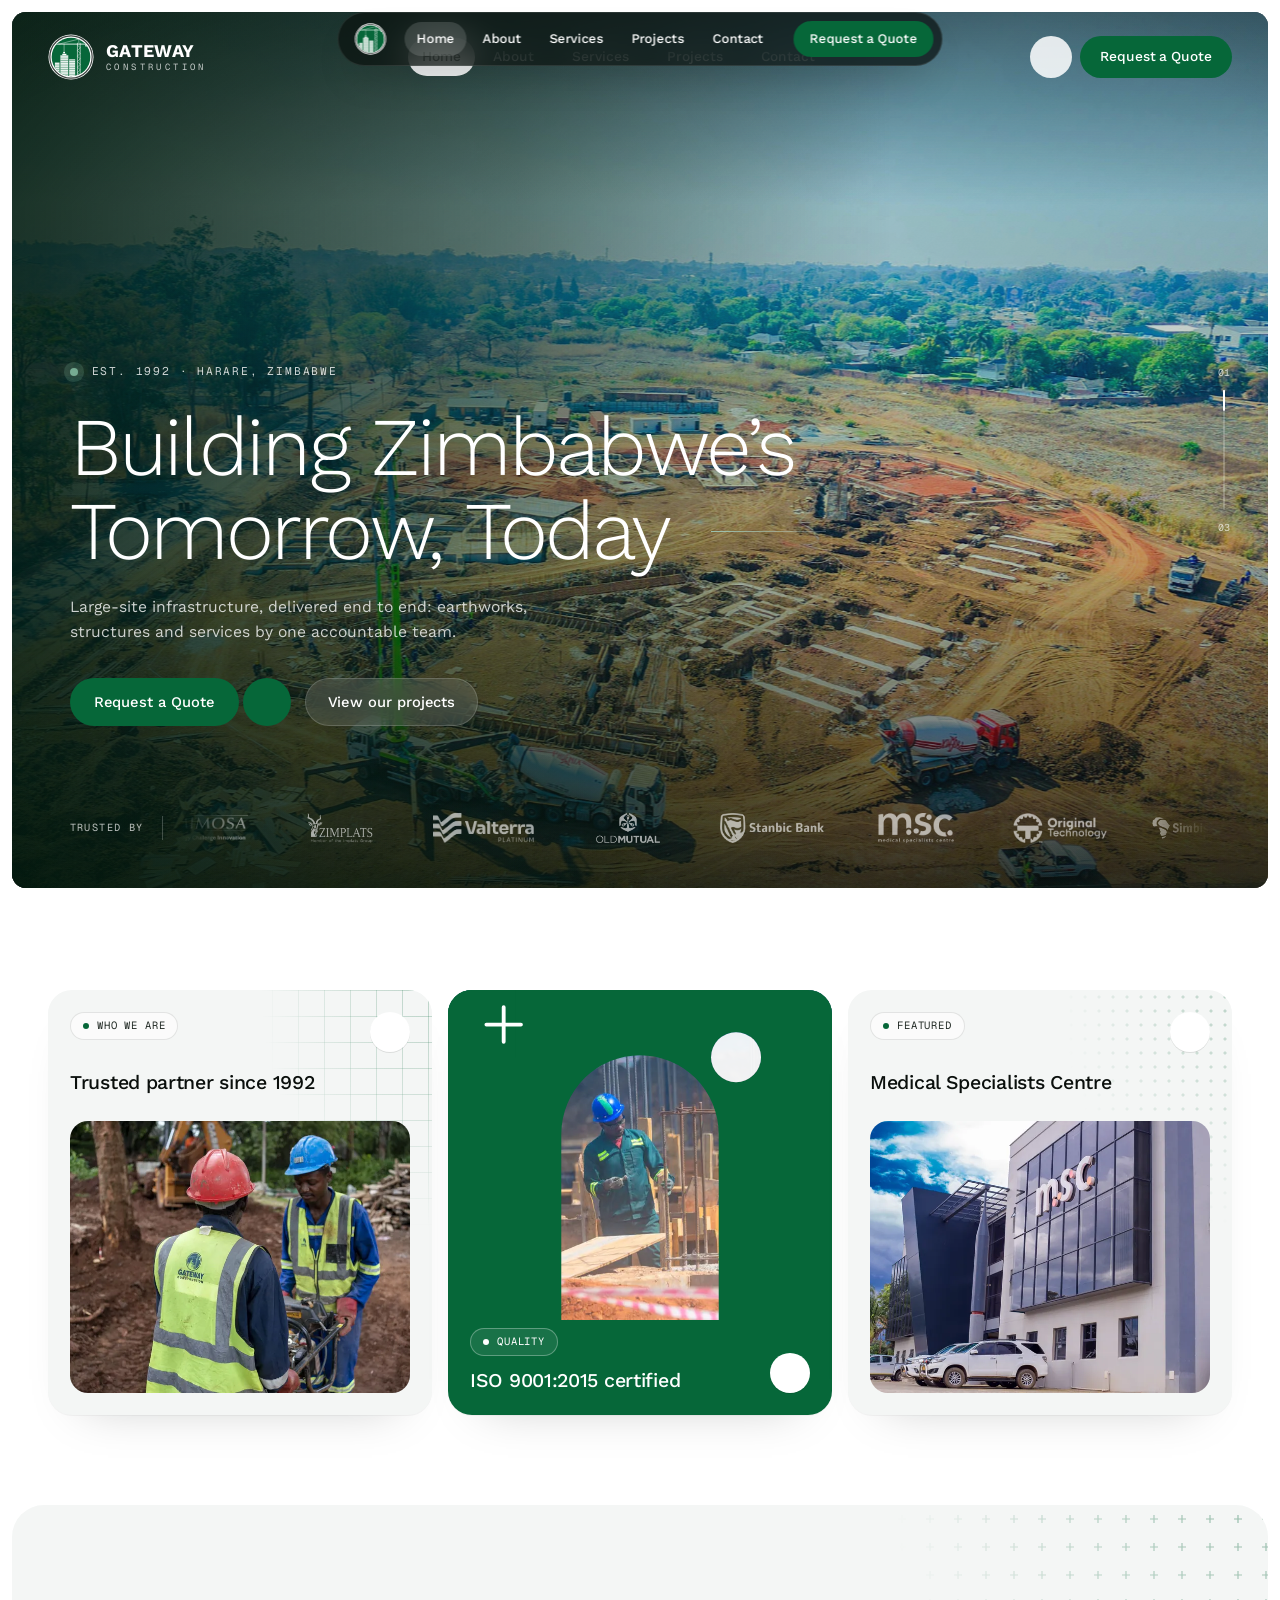
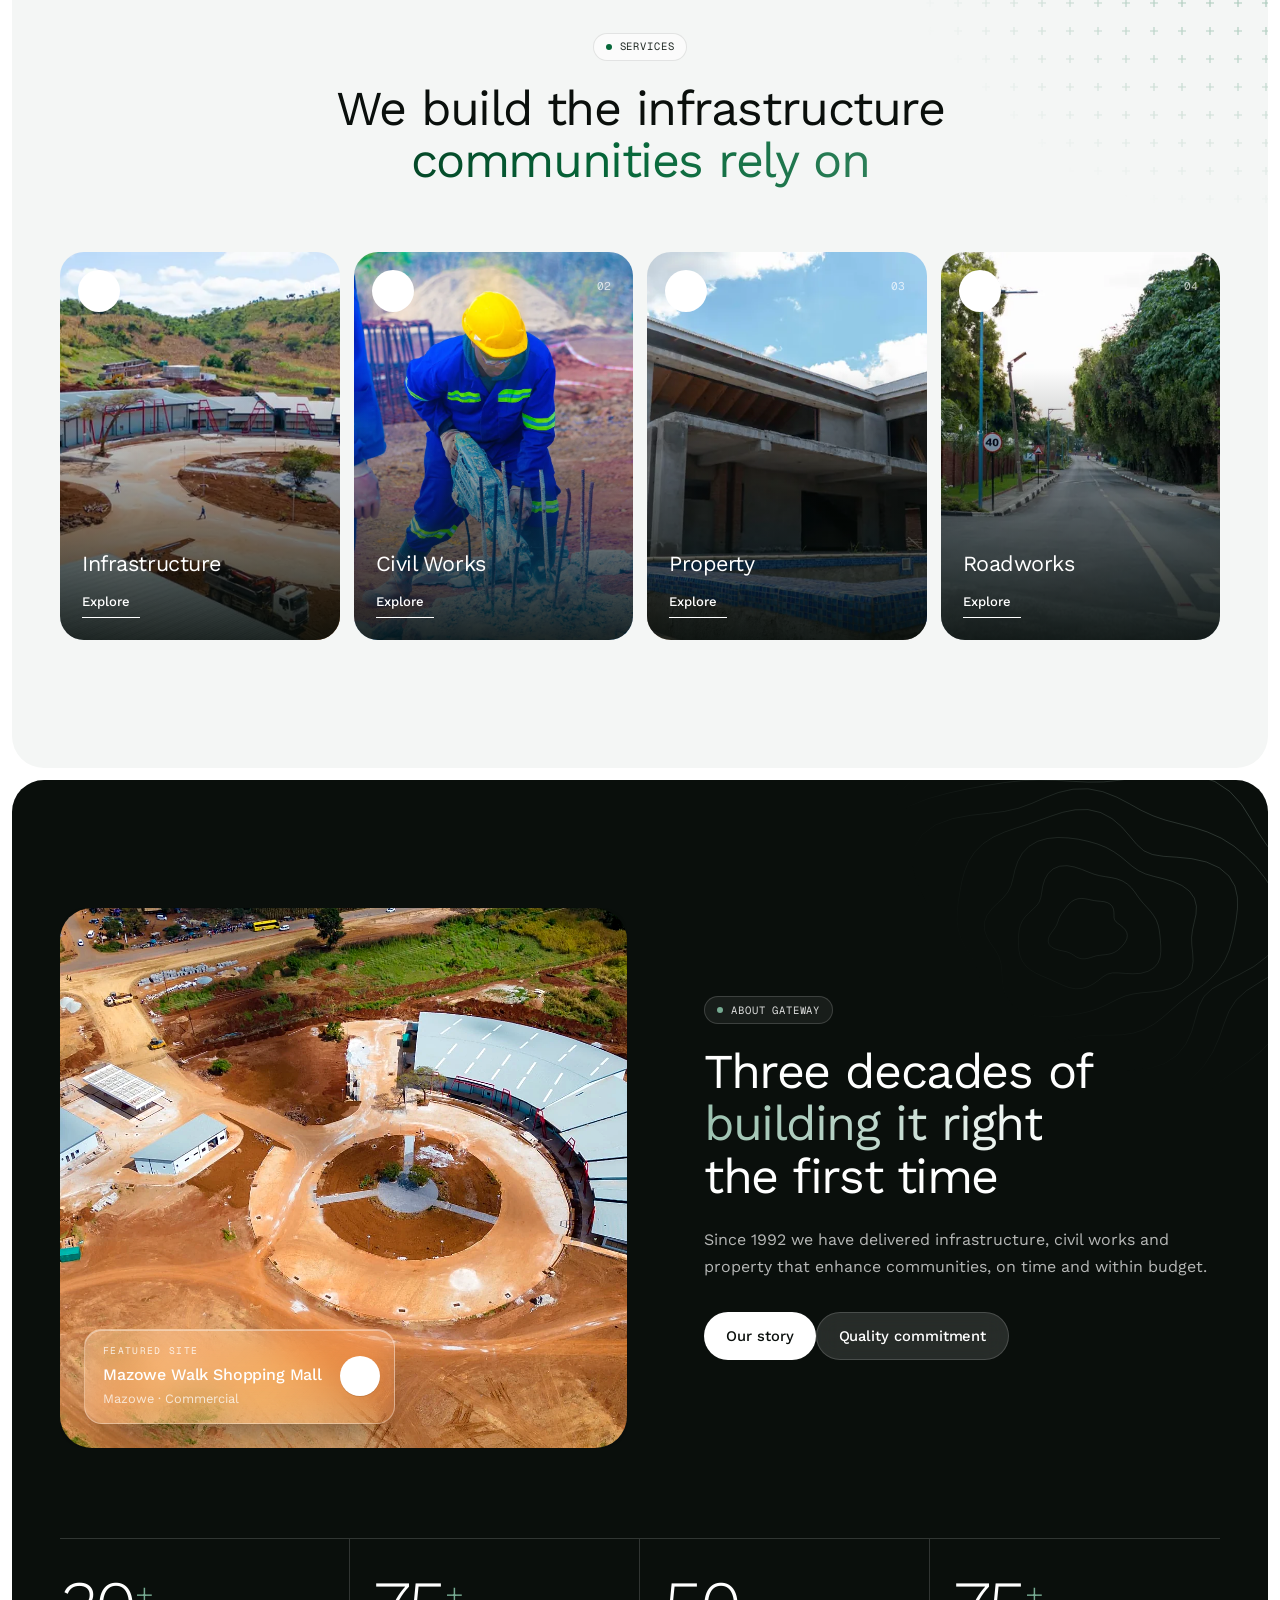
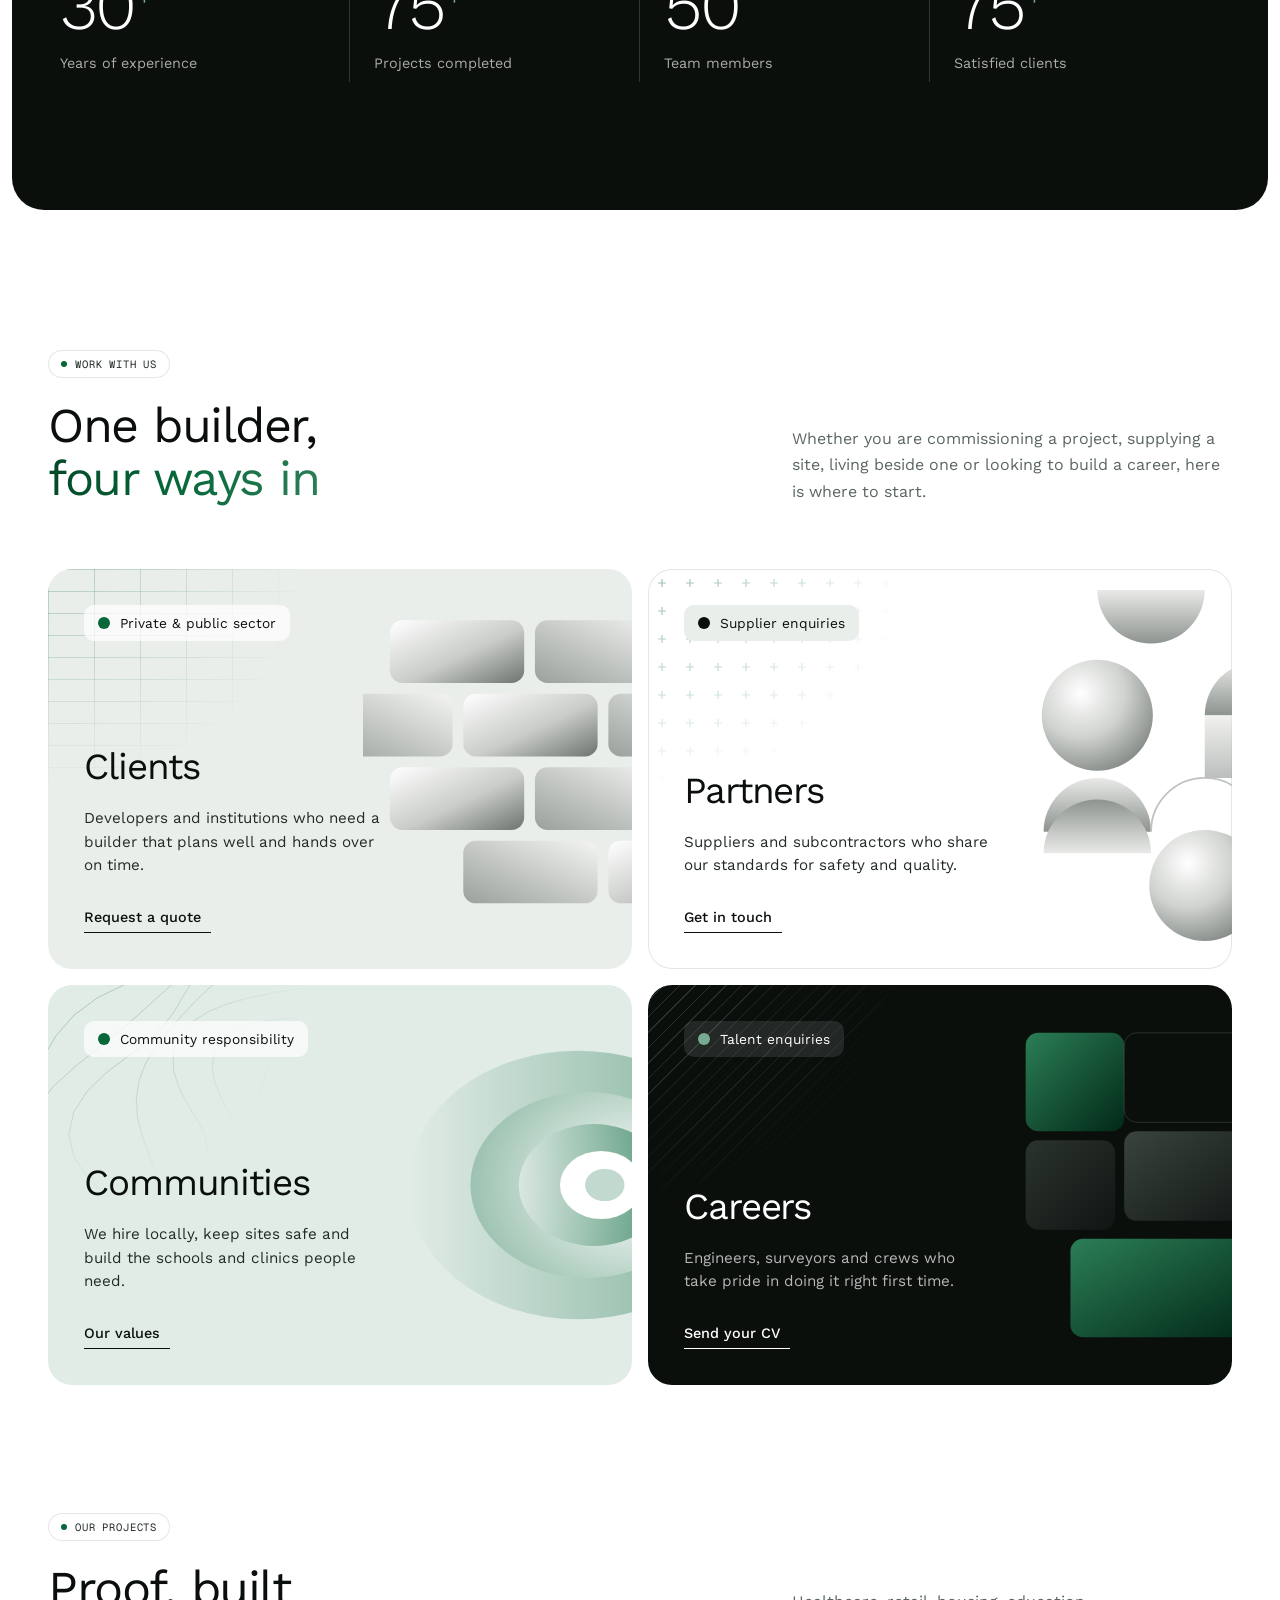
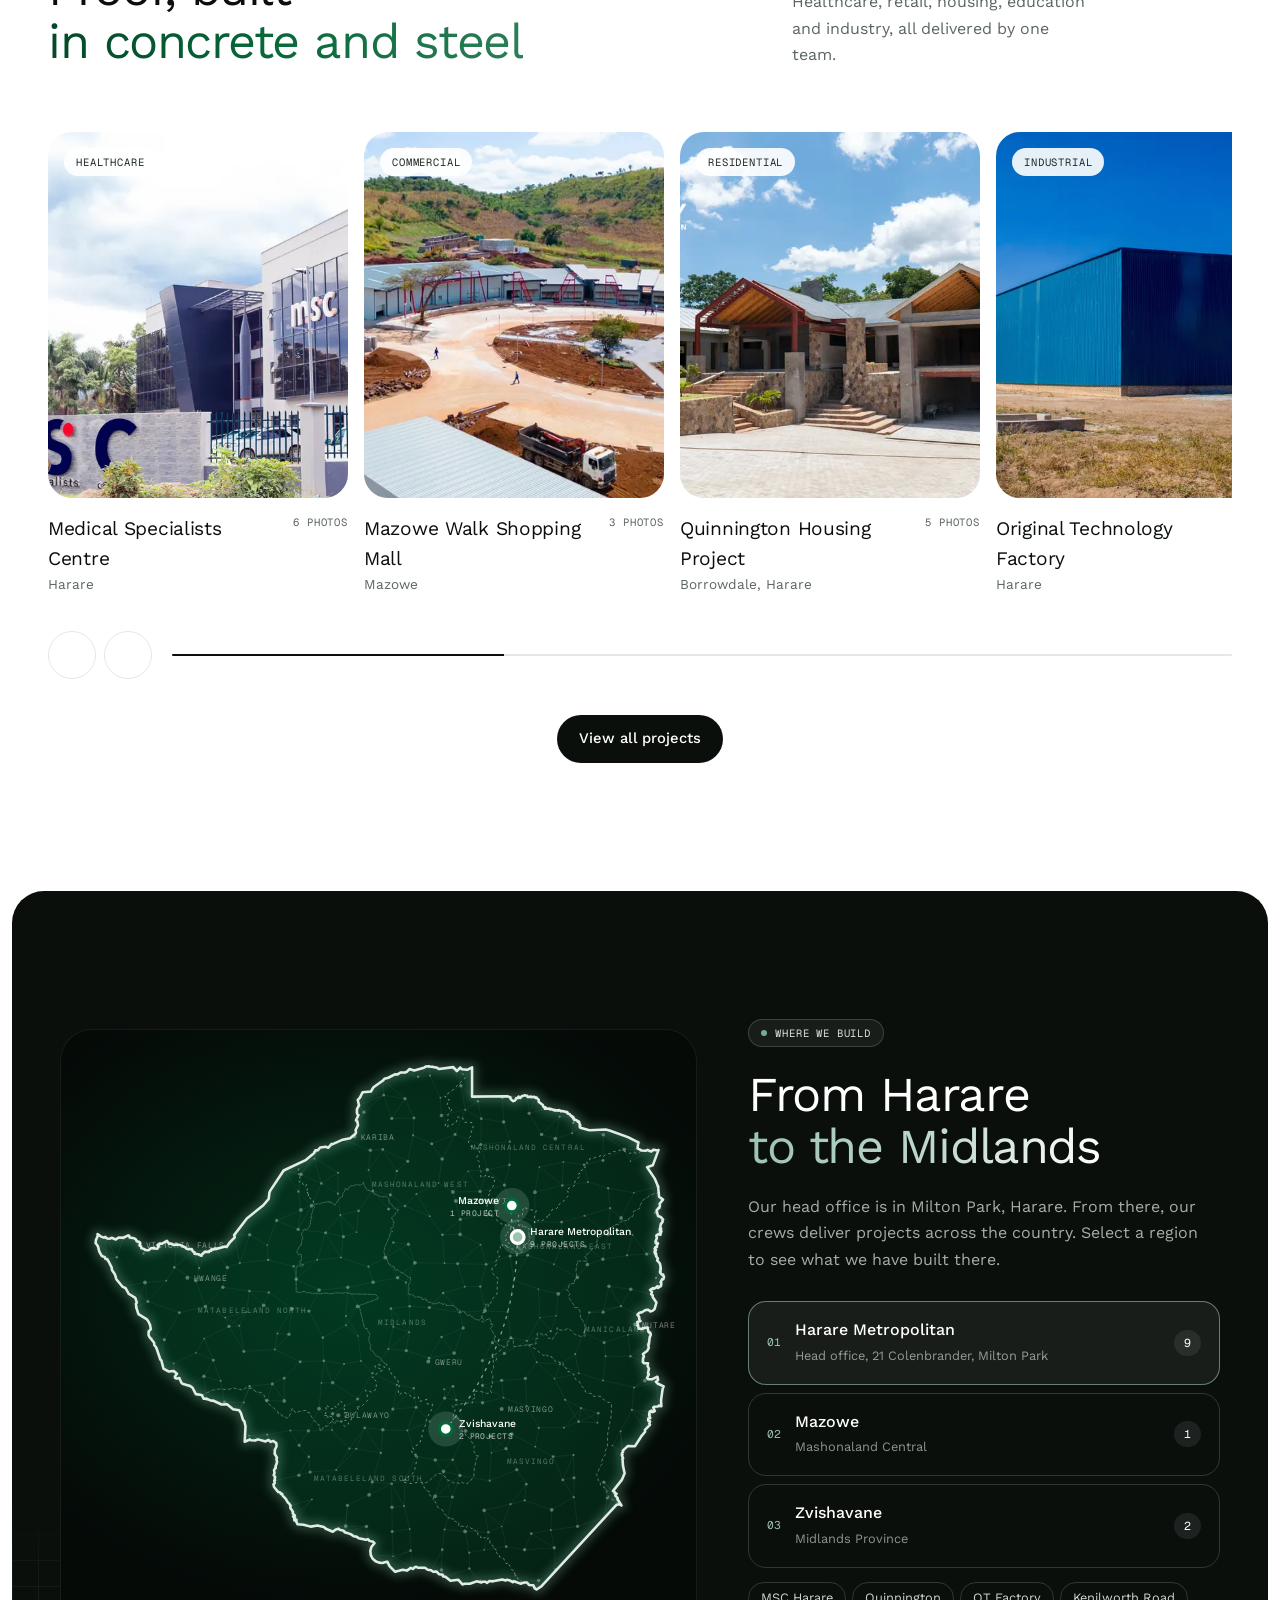
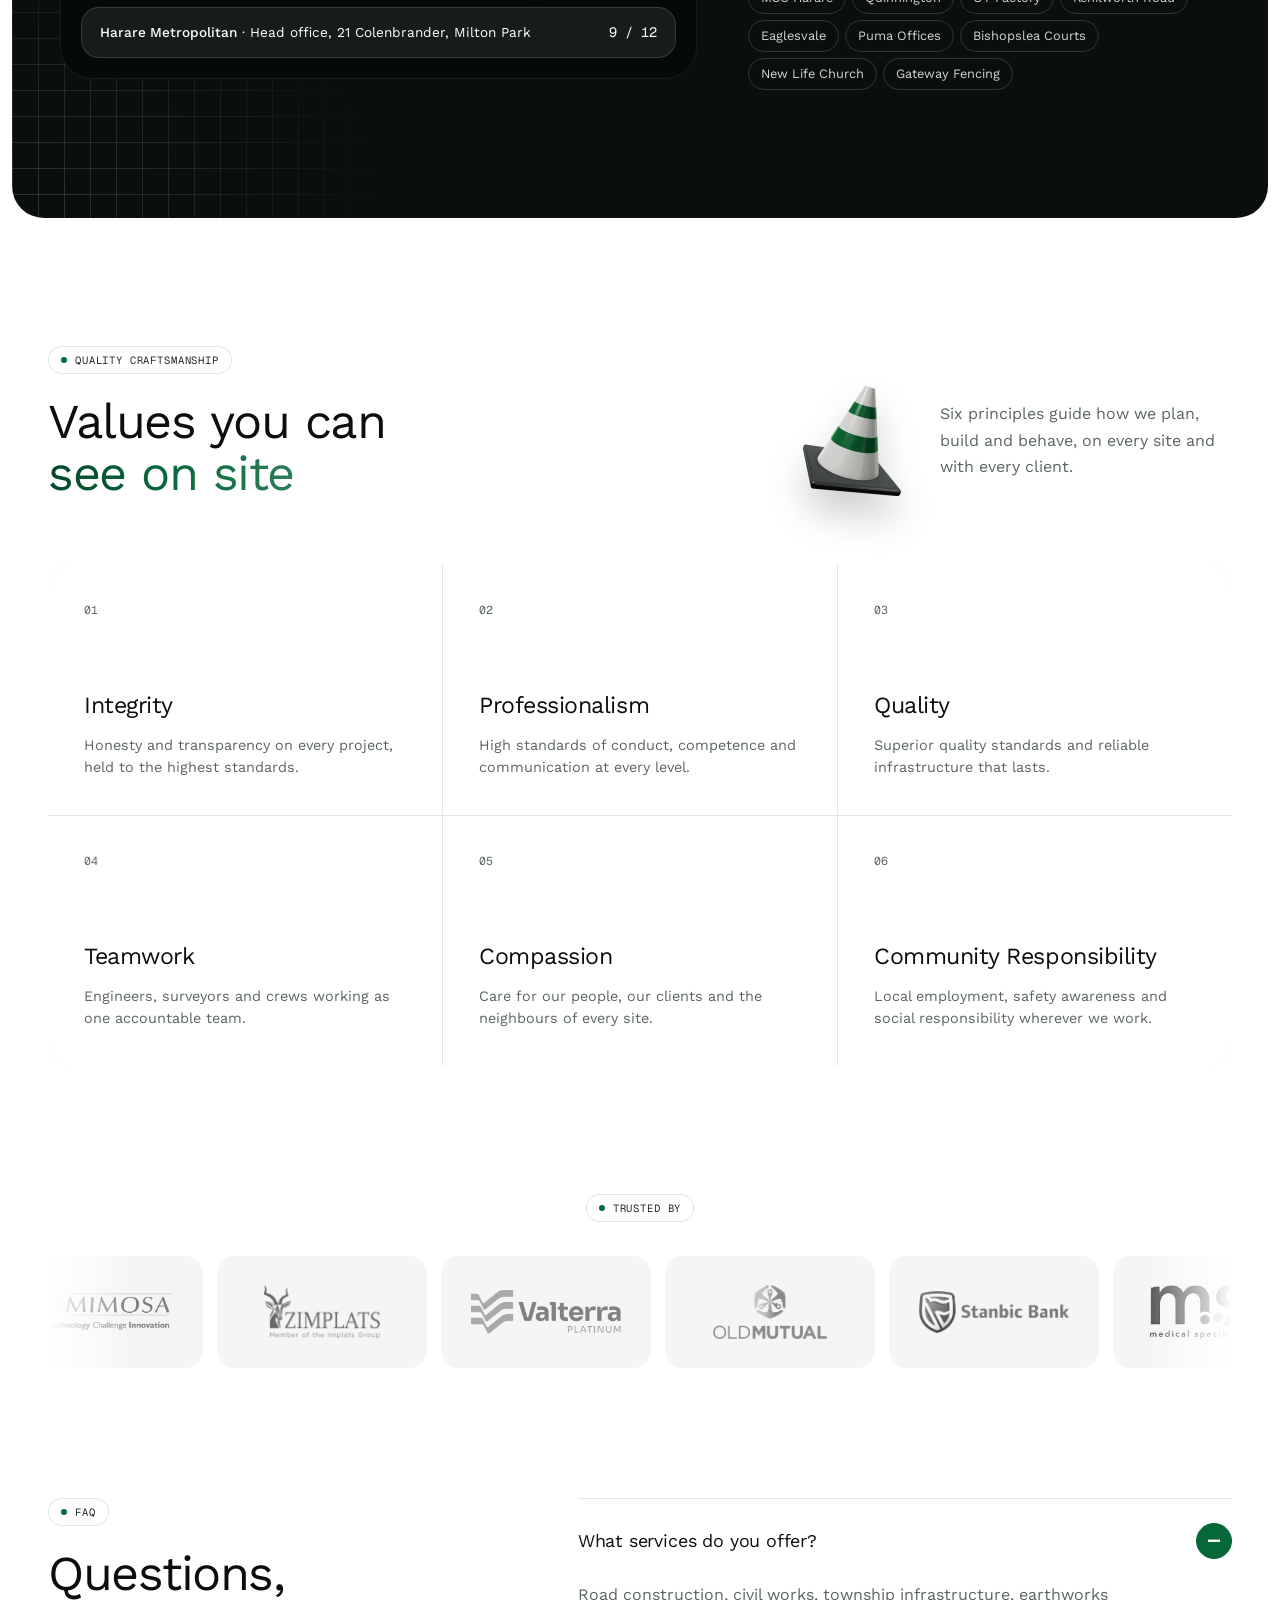
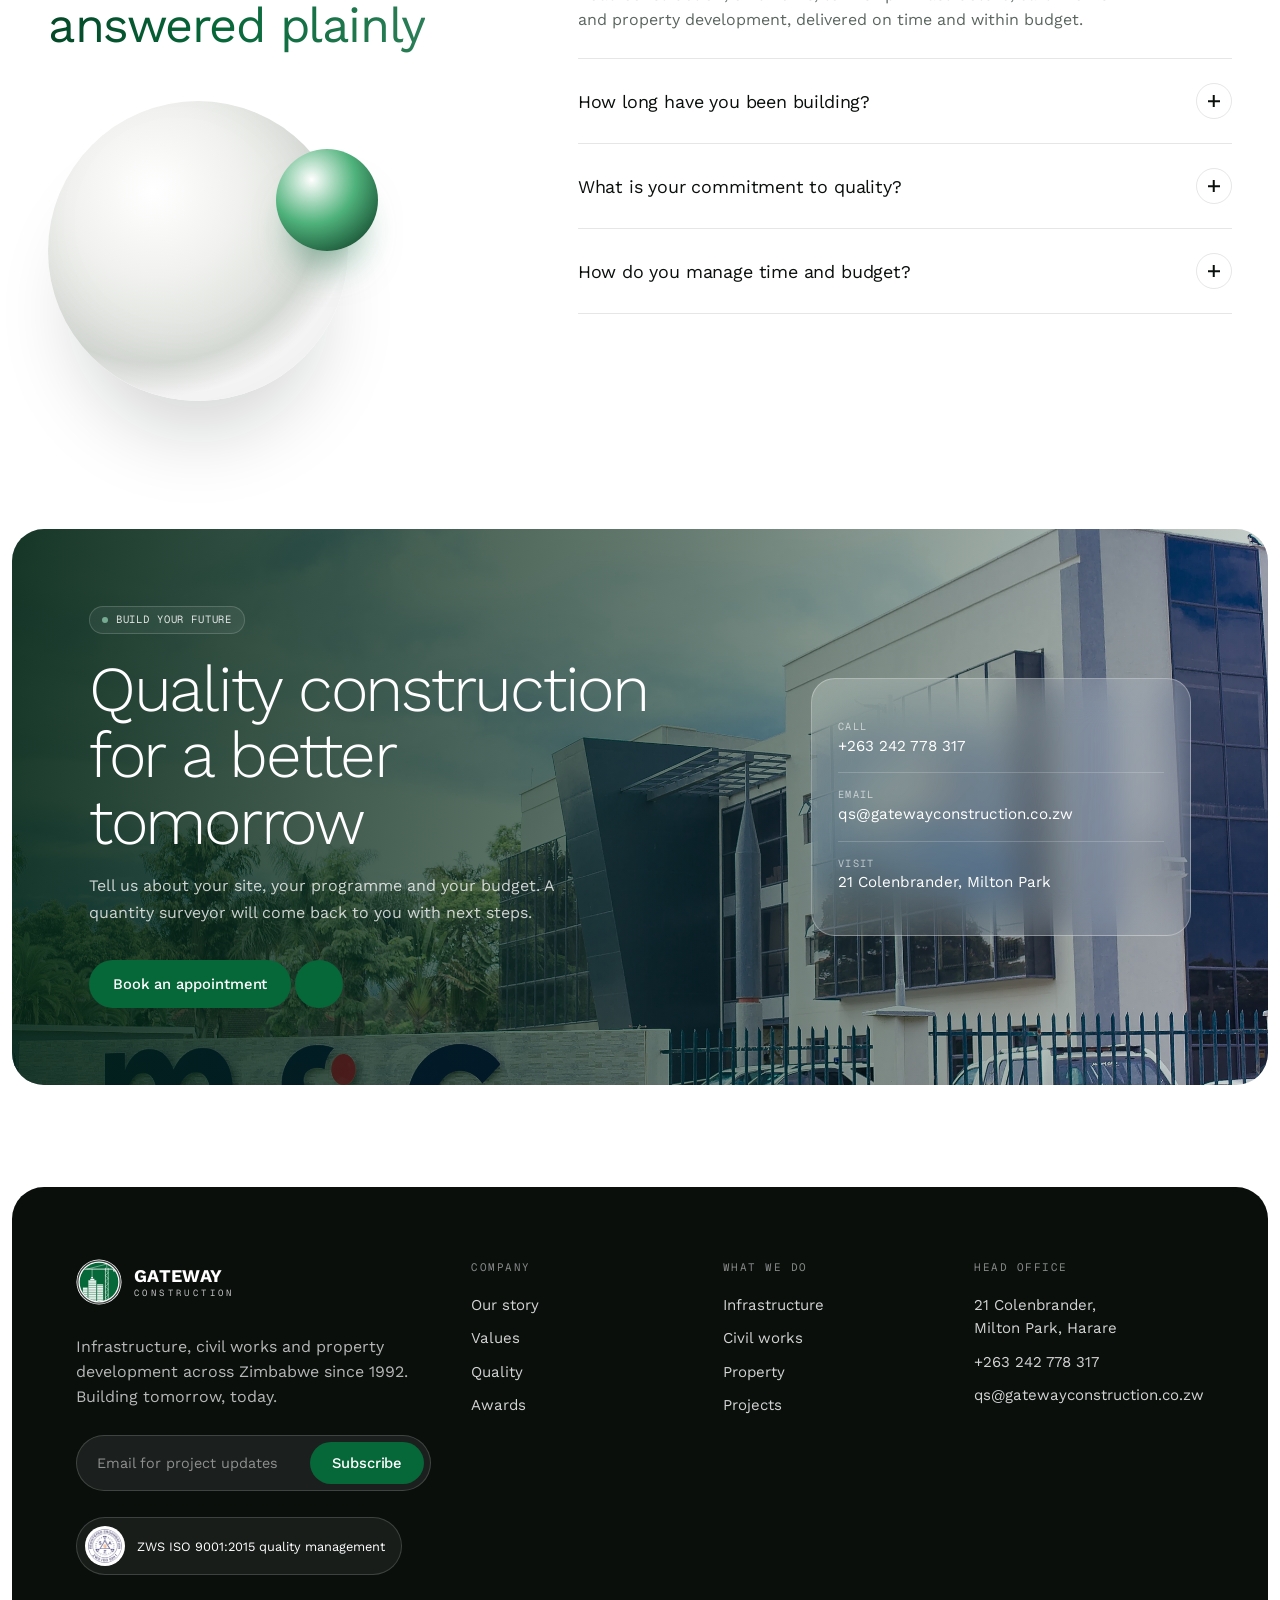
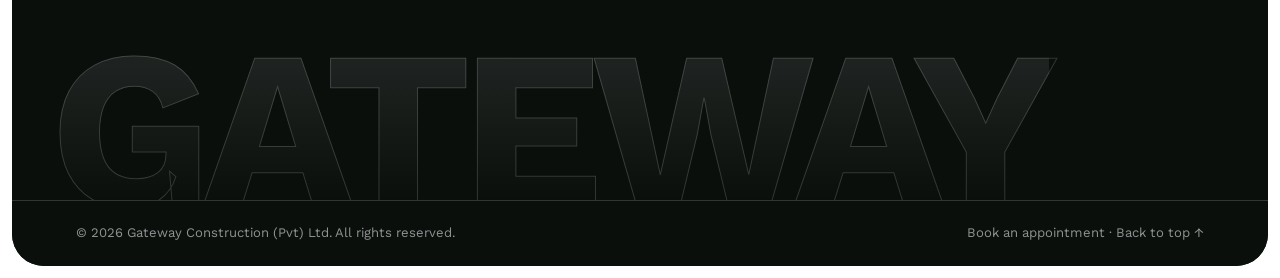
==== index.html @ 13e67cbd "Gateway Construction website Static multi-page site (home, about, services, projects, contact) with " ====
<!doctype html>
<html lang="en">
<head>
<meta charset="utf-8">
<meta name="viewport" content="width=device-width, initial-scale=1">
<title>Gateway Construction | Building Zimbabwe's Tomorrow, Today</title>
<meta name="description" content="Gateway Construction (Pvt) Ltd: infrastructure development, civil works and property development across Zimbabwe since 1992. ZWS ISO 9001:2015 certified.">
<meta name="theme-color" content="#066739">
<meta property="og:title" content="Gateway Construction | Building Zimbabwe's Tomorrow, Today">
<meta property="og:description" content="Gateway Construction (Pvt) Ltd: infrastructure development, civil works and property development across Zimbabwe since 1992. ZWS ISO 9001:2015 certified.">
<meta property="og:image" content="assets/img/projects/msc-00.webp">
<link rel="icon" href="assets/img/favicon.svg" type="image/svg+xml">
<link rel="preconnect" href="https://fonts.googleapis.com">
<link rel="preconnect" href="https://fonts.gstatic.com" crossorigin>
<link href="https://fonts.googleapis.com/css2?family=Geist+Mono:wght@400;500&family=Work+Sans:wght@300;400;500;600;700&display=swap" rel="stylesheet">
<link rel="stylesheet" href="https://cdn.jsdelivr.net/npm/@phosphor-icons/web@2.1.1/src/duotone/style.css">
<link rel="stylesheet" href="assets/css/style.css">
</head>
<body data-page="home" id="top">
<a class="skip-link" href="#main">Skip to content</a>
<svg width="0" height="0" style="position:absolute" aria-hidden="true">
  <defs>
    <pattern id="gw-win" width="4" height="5" patternUnits="userSpaceOnUse"><rect x="1" y="1.2" width="2" height="2.4" fill="#066739"/></pattern>
    <clipPath id="gw-clip"><circle cx="50" cy="50" r="42"/></clipPath>
  </defs>
  <symbol id="gw-mark" viewBox="0 0 100 100">
    <circle cx="50" cy="50" r="49" fill="#fff"/>
    <circle cx="50" cy="50" r="46" fill="none" stroke="#3d4240" stroke-width="2.6"/>
    <circle cx="50" cy="50" r="42" fill="#066739"/>
    <g clip-path="url(#gw-clip)">
      <g stroke="#fff" fill="none" stroke-linecap="round">
        <path d="M64 20V98M70 20V98" stroke-width="1.3"/>
        <path d="M64 24L70 30L64 36L70 42L64 48L70 54L64 60L70 66L64 72L70 78L64 84L70 90L64 96" stroke-width=".9"/>
        <path d="M18 22H88" stroke-width="1.8"/>
        <path d="M67 11L24 22M67 11L86 22M67 11V20" stroke-width=".9"/>
        <path d="M35 22V39" stroke-width=".9"/>
      </g>
      <rect x="81" y="22" width="6" height="5" fill="#fff"/>
      <rect x="33" y="39" width="4" height="3" fill="#fff"/>
      <rect x="27" y="46" width="17" height="60" fill="#fff"/><rect x="27" y="46" width="17" height="60" fill="url(#gw-win)"/>
      <rect x="31" y="43" width="9" height="3" fill="#fff"/>
      <rect x="46" y="55" width="13" height="50" fill="#fff"/><rect x="46" y="55" width="13" height="50" fill="url(#gw-win)"/>
      <rect x="15" y="62" width="10" height="40" fill="#fff"/><rect x="15" y="62" width="10" height="40" fill="url(#gw-win)"/>
    </g>
  </symbol>
  <symbol id="i-arrow" viewBox="0 0 24 24"><path d="M7 17L17 7M8 7h9v9" fill="none" stroke="currentColor" stroke-width="1.8" stroke-linecap="round" stroke-linejoin="round"/></symbol>
  <symbol id="i-right" viewBox="0 0 24 24"><path d="M4 12h15M13 6l6 6-6 6" fill="none" stroke="currentColor" stroke-width="1.6" stroke-linecap="round" stroke-linejoin="round"/></symbol>
  <symbol id="i-left" viewBox="0 0 24 24"><path d="M20 12H5M11 6l-6 6 6 6" fill="none" stroke="currentColor" stroke-width="1.6" stroke-linecap="round" stroke-linejoin="round"/></symbol>
  <symbol id="i-caret" viewBox="0 0 12 12"><path d="M2.5 4.5L6 8l3.5-3.5" fill="none" stroke="currentColor" stroke-width="1.5" stroke-linecap="round" stroke-linejoin="round"/></symbol>
  <symbol id="i-search" viewBox="0 0 24 24"><circle cx="11" cy="11" r="6.5" fill="none" stroke="currentColor" stroke-width="1.8"/><path d="M16 16l4 4" stroke="currentColor" stroke-width="1.8" stroke-linecap="round"/></symbol>
  <symbol id="i-menu" viewBox="0 0 24 24"><path d="M4 8h16M4 16h16" stroke="currentColor" stroke-width="1.8" stroke-linecap="round"/></symbol>
  <symbol id="i-close" viewBox="0 0 24 24"><path d="M6 6l12 12M18 6L6 18" stroke="currentColor" stroke-width="1.8" stroke-linecap="round"/></symbol>
  <symbol id="i-phone" viewBox="0 0 24 24"><path d="M5 4h4l2 5-2.5 1.5a11 11 0 0 0 5 5L15 13l5 2v4a2 2 0 0 1-2 2A16 16 0 0 1 3 6a2 2 0 0 1 2-2" fill="none" stroke="currentColor" stroke-width="1.7" stroke-linejoin="round"/></symbol>
  <symbol id="i-mail" viewBox="0 0 24 24"><rect x="3" y="5" width="18" height="14" rx="2.5" fill="none" stroke="currentColor" stroke-width="1.7"/><path d="M4 7l8 6 8-6" fill="none" stroke="currentColor" stroke-width="1.7" stroke-linejoin="round"/></symbol>
  <symbol id="i-pin" viewBox="0 0 24 24"><path d="M12 21s-7-6.2-7-11.5a7 7 0 0 1 14 0C19 14.8 12 21 12 21z" fill="none" stroke="currentColor" stroke-width="1.7"/><circle cx="12" cy="9.5" r="2.5" fill="none" stroke="currentColor" stroke-width="1.7"/></symbol>
  <symbol id="i-clock" viewBox="0 0 24 24"><circle cx="12" cy="12" r="8.5" fill="none" stroke="currentColor" stroke-width="1.7"/><path d="M12 7.5V12l3 2" fill="none" stroke="currentColor" stroke-width="1.7" stroke-linecap="round"/></symbol>
  <symbol id="s-infra" viewBox="0 0 24 24"><path d="M3 20h18M5 20V10l7-5 7 5v10M9 20v-6h6v6" fill="none" stroke="currentColor" stroke-width="1.7" stroke-linejoin="round"/></symbol>
  <symbol id="s-civil" viewBox="0 0 24 24"><path d="M3 18h4l3-9h4l3 9h4M8.5 13.5h7M12 9V4" fill="none" stroke="currentColor" stroke-width="1.7" stroke-linecap="round" stroke-linejoin="round"/></symbol>
  <symbol id="s-property" viewBox="0 0 24 24"><path d="M4 20V8l6-4v16M10 20V10h10v10M3 20h18M13 13h1M17 13h1M13 16h1M17 16h1M6.5 9h1M6.5 12h1M6.5 15h1" fill="none" stroke="currentColor" stroke-width="1.7" stroke-linecap="round" stroke-linejoin="round"/></symbol>
  <symbol id="s-road" viewBox="0 0 24 24"><path d="M8 3L4 21M16 3l4 18M12 4v3M12 10.5v3M12 17v3" fill="none" stroke="currentColor" stroke-width="1.7" stroke-linecap="round"/></symbol>
  <symbol id="v-1" viewBox="0 0 48 48"><path d="M24 4v40M4 24h40" stroke="currentColor" stroke-width="2" fill="none"/><circle cx="24" cy="24" r="10" fill="none" stroke="currentColor" stroke-width="2"/></symbol>
  <symbol id="v-2" viewBox="0 0 48 48"><rect x="6" y="6" width="36" height="36" rx="4" fill="none" stroke="currentColor" stroke-width="2"/><path d="M6 24h36M24 6v36" stroke="currentColor" stroke-width="2"/></symbol>
  <symbol id="v-3" viewBox="0 0 48 48"><path d="M24 4l18 10v20L24 44 6 34V14z" fill="none" stroke="currentColor" stroke-width="2" stroke-linejoin="round"/><path d="M6 14l18 10 18-10M24 24v20" fill="none" stroke="currentColor" stroke-width="2"/></symbol>
  <symbol id="v-4" viewBox="0 0 48 48"><circle cx="17" cy="24" r="12" fill="none" stroke="currentColor" stroke-width="2"/><circle cx="31" cy="24" r="12" fill="none" stroke="currentColor" stroke-width="2"/></symbol>
  <symbol id="v-5" viewBox="0 0 48 48"><path d="M8 40V20a16 16 0 0 1 32 0v20" fill="none" stroke="currentColor" stroke-width="2"/><path d="M16 40V22a8 8 0 0 1 16 0v18M4 40h40" fill="none" stroke="currentColor" stroke-width="2"/></symbol>
  <symbol id="v-6" viewBox="0 0 48 48"><path d="M4 40h40M8 40V28h8v12M20 40V18h8v22M32 40V8h8v32" fill="none" stroke="currentColor" stroke-width="2" stroke-linejoin="round"/></symbol>
</svg>


<div class="hero-frame">
  <section class="hero" aria-label="Introduction">
    <header class="nav">
  <a class="brand" href="index.html" aria-label="Gateway Construction home">
    <svg aria-hidden="true"><use href="#gw-mark"/></svg>
    <span class="brand-word"><b>GATEWAY</b><small>CONSTRUCTION</small></span>
  </a>
  <nav aria-label="Main">
    <ul class="menu menu-main">
      <li><a class="menu-link" data-nav="home" href="index.html">Home</a></li>
      <li><a class="menu-link" data-nav="about" href="about.html">About <i class="ph-duotone ph-caret-down caret" aria-hidden="true"></i></a>
        <div class="dropdown"><a href="about.html#story"><span>01</span>Our story</a><a href="about.html#values"><span>02</span>Values</a><a href="about.html#quality"><span>03</span>Quality &amp; ISO 9001</a><a href="about.html#awards"><span>04</span>Awards &amp; ceremonies</a></div></li>
      <li><a class="menu-link" data-nav="services" href="services.html">Services <i class="ph-duotone ph-caret-down caret" aria-hidden="true"></i></a>
        <div class="dropdown"><a href="services.html#infrastructure"><span>01</span>Infrastructure development</a><a href="services.html#civil"><span>02</span>Civil works</a><a href="services.html#property"><span>03</span>Property development</a><a href="services.html#process"><span>04</span>How we deliver</a></div></li>
      <li><a class="menu-link" data-nav="projects" href="projects.html">Projects <i class="ph-duotone ph-caret-down caret" aria-hidden="true"></i></a>
        <div class="dropdown"><a href="projects.html?project=msc"><span>HC</span>Medical Specialists Centre</a><a href="projects.html?project=mazowe"><span>CM</span>Mazowe Walk Mall</a><a href="projects.html?project=quinnington"><span>RS</span>Quinnington Housing</a><a href="projects.html#map"><span>ZW</span>Project map</a></div></li>
      <li><a class="menu-link" data-nav="contact" href="contact.html">Contact</a></li>
    </ul>
  </nav>
  <div class="nav-actions">
    <a class="icon-btn search" href="projects.html" aria-label="Browse projects"><i class="ph-duotone ph-magnifying-glass" aria-hidden="true"></i></a>
    <a class="btn" href="contact.html">Request a Quote</a>
    <a class="nav-proj" href="projects.html">Projects</a>
    <button class="burger" type="button" data-drawer="open" aria-label="Open menu" aria-expanded="false"><i class="ph-duotone ph-list" aria-hidden="true"></i></button>
  </div>
</header>

    <div class="hero-slides" aria-hidden="true">
      <div class="hero-slide is-active" style="--ox:62%;--oy:58%"><img src="assets/img/hero/site-aerial.webp" alt="" fetchpriority="high" decoding="async"></div>
      <div class="hero-slide" style="--ox:50%;--oy:40%"><img src="assets/img/hero/kenilworth-03.webp" alt="" decoding="async"></div>
      <div class="hero-slide" style="--ox:38%;--oy:52%"><img src="assets/img/hero/quinnington-02.webp" alt="" decoding="async"></div>
    </div>

    <div class="hero-body" id="main">
      <p class="hero-eyebrow"><i></i>Est. 1992 · Harare, Zimbabwe</p>
      <h1 class="display" data-split>Building Zimbabwe’s<br>Tomorrow, <span class="line-rule">Today</span></h1>
      <p class="hero-sub" data-slide-copy data-reveal style="--d:.5s">Large-site infrastructure, delivered end to end: earthworks, structures and services by one accountable team.</p>
      <p class="hero-sub" data-slide-copy hidden>Roads, kerbs, drainage and boundary works, built to regulatory standards and handed over on programme.</p>
      <p class="hero-sub" data-slide-copy hidden>Homes, schools and commercial buildings finished to a standard that lasts for generations.</p>
      <div class="hero-cta" data-reveal style="--d:.65s">
        <a class="btn-pair" href="contact.html"><span class="btn">Request a Quote</span><span class="arrow-circle"><i class="ph-duotone ph-arrow-up-right" aria-hidden="true"></i></span></a>
        <a class="btn btn--ghost" href="projects.html">View our projects</a>
      </div>
    </div>

    <div class="hero-indicator" aria-hidden="true"><span class="cur">01</span><span class="track"><i></i></span><span>03</span></div>
    <div class="hero-logos"><span class="hero-logos-label">Trusted by</span><div class="logo-scroller logo-scroller--glass" data-marquee tabindex="0" aria-label="Clients we have built for. Scroll sideways to browse."><div class="logo-track"><div class="logo-tile"><img src="assets/img/clients/mimosa.png" alt="Mimosa Mining" decoding="async"></div><div class="logo-tile"><img src="assets/img/clients/zimplats.png" alt="Zimplats" decoding="async"></div><div class="logo-tile"><img src="assets/img/clients/valterra.png" alt="Valterra Platinum" decoding="async"></div><div class="logo-tile"><img src="assets/img/clients/old-mutual.png" alt="Old Mutual" decoding="async"></div><div class="logo-tile"><img src="assets/img/clients/stanbic.png" alt="Stanbic Bank" decoding="async"></div><div class="logo-tile"><img src="assets/img/clients/msc.png" alt="Medical Specialists Centre" decoding="async"></div><div class="logo-tile"><img src="assets/img/clients/original-technology.png" alt="Original Technology" decoding="async"></div><div class="logo-tile"><img src="assets/img/clients/simbisa.png" alt="Simbisa Brands" decoding="async"></div><div class="logo-tile"><img src="assets/img/clients/zimtrade.png" alt="ZimTrade" decoding="async"></div><div class="logo-tile"><img src="assets/img/clients/thaton.png" alt="Thaton Property" decoding="async"></div><div class="logo-tile"><img src="assets/img/clients/zimasco.png" alt="Zimasco" decoding="async"></div><div class="logo-tile"><img src="assets/img/clients/redan.png" alt="Redan" decoding="async"></div></div></div></div>
  </section>
</div>

<main>
  <!-- ===== Bento intro ===== -->
  <section class="section section--tight">
    <div class="container bento">
      <a class="card" href="about.html" data-reveal data-pattern="grid">
        <div class="card-head"><span class="tag">Who we are</span><span class="arrow-circle arrow-circle--white"><i class="ph-duotone ph-arrow-up-right" aria-hidden="true"></i></span></div>
        <h2 class="h4">Trusted partner since 1992</h2>
        <div class="card-media"><div class="frame"><img src="assets/img/projects/eaglesvale-01-sm.webp" alt="Gateway Construction site crew in hi-vis vests reviewing work on site" loading="lazy"></div></div>
      </a>

      <a class="card card--green" href="about.html#quality" data-reveal style="--d:.1s">
        <div class="masked">
          <svg viewBox="0 0 400 344" preserveAspectRatio="xMidYMid slice" aria-hidden="true">
            <image href="assets/img/projects/church-00-sm.webp" x="0" y="0" width="400" height="344" preserveAspectRatio="xMidYMid slice"/>
            <path fill="#066739" fill-rule="evenodd" d="M0 0H400V344H0Z M118 344V150a82 82 0 0 1 164 0V344Z M300 44a26 26 0 1 0 0.1 0Z"/>
            <rect x="0" y="0" width="70" height="70" rx="0" fill="#066739"/>
            <circle cx="300" cy="70" r="26" fill="#fff" opacity=".92"/>
            <path d="M40 36h36M58 18v36" stroke="#fff" stroke-width="4" stroke-linecap="round"/>
          </svg>
        </div>
        <div class="card-foot">
          <div><span class="tag">Quality</span><h2 class="h4"><span class="t-long">ISO 9001:2015 certified</span><span class="t-short">ISO 9001:2015</span></h2></div>
          <span class="arrow-circle arrow-circle--white"><i class="ph-duotone ph-arrow-up-right" aria-hidden="true"></i></span>
        </div>
      </a>

      <a class="card" href="projects.html?project=msc" data-reveal data-pattern="dots" style="--d:.2s">
        <div class="card-head"><span class="tag">Featured</span><span class="arrow-circle arrow-circle--white"><i class="ph-duotone ph-arrow-up-right" aria-hidden="true"></i></span></div>
        <h2 class="h4"><span class="t-long">Medical Specialists Centre</span><span class="t-short">MSC Harare</span></h2>
        <div class="card-media"><div class="frame"><img src="assets/img/projects/msc-04-sm.webp" alt="Completed Medical Specialists Centre with blue glass curtain wall" loading="lazy"></div></div>
      </a>
    </div>
  </section>

  <!-- ===== Services panel ===== -->
  <section class="panel section" data-pattern="cross" data-pattern-pos="tr">
    <div class="container">
      <div class="section-head section-head--center">
        <div><span class="tag">Services</span>
        <h2 class="h2" data-split>We build the infrastructure<br><span class="tone-grad">communities rely on</span></h2></div>
      </div>
      <div class="svc-grid">
        <a class="svc" href="services.html#infrastructure" data-reveal>
          <img src="assets/img/projects/mazowe-03-sm.webp" alt="Aerial view of Mazowe Walk Shopping Mall under construction" loading="lazy">
          <span class="badge"><i class="ph-duotone ph-bridge" aria-hidden="true"></i></span><span class="num">01</span>
          <h3>Infrastructure</h3>
          <p>Township services, utilities and public amenities that raise living standards across Zimbabwe.</p>
          <span class="link-arrow">Explore <i class="ph-duotone ph-arrow-right" aria-hidden="true"></i></span>
        </a>
        <a class="svc" href="services.html#civil" data-reveal style="--d:.08s">
          <img src="assets/img/projects/church-01-sm.webp" alt="Gateway worker in blue overalls and hard hat cutting reinforcement" loading="lazy">
          <span class="badge"><i class="ph-duotone ph-hard-hat" aria-hidden="true"></i></span><span class="num">02</span>
          <h3>Civil Works</h3>
          <p>Earthmoving to foundation structures, executed with precision, safety and adherence to timelines.</p>
          <span class="link-arrow">Explore <i class="ph-duotone ph-arrow-right" aria-hidden="true"></i></span>
        </a>
        <a class="svc" href="services.html#property" data-reveal style="--d:.16s">
          <img src="assets/img/projects/quinnington-00-sm.webp" alt="Double-storey house at Quinnington with stone and timber detailing" loading="lazy">
          <span class="badge"><i class="ph-duotone ph-buildings" aria-hidden="true"></i></span><span class="num">03</span>
          <h3>Property</h3>
          <p>Housing, schools, healthcare and commercial buildings, from first sketch to final handover.</p>
          <span class="link-arrow">Explore <i class="ph-duotone ph-arrow-right" aria-hidden="true"></i></span>
        </a>
        <a class="svc" href="services.html#civil" data-reveal style="--d:.24s">
          <img src="assets/img/projects/kenilworth-00-sm.webp" alt="Rehabilitated Kenilworth Road with new markings and kerbs" loading="lazy">
          <span class="badge"><i class="ph-duotone ph-road-horizon" aria-hidden="true"></i></span><span class="num">04</span>
          <h3>Roadworks</h3>
          <p>Road construction and rehabilitation, bulk earthworks, kerbing, drainage and markings.</p>
          <span class="link-arrow">Explore <i class="ph-duotone ph-arrow-right" aria-hidden="true"></i></span>
        </a>
      </div>
    </div>
  </section>

  <!-- ===== About + stats (dark) ===== -->
  <section class="section on-dark" data-pattern="contour" style="background:var(--ink);color:#fff;margin:var(--frame);border-radius:var(--radius-xl);overflow:hidden;position:relative">
        <div class="container">
      <div class="about-split">
        <figure class="photo-card img-reveal">
          <img src="assets/img/hero/mazowe-00.webp" alt="Mazowe Walk Shopping Mall: retail blocks around a central circular plaza" loading="lazy">
          <a class="photo-label" href="projects.html?project=mazowe"><span><small>Featured site</small><b>Mazowe Walk Shopping Mall</b><em>Mazowe · Commercial</em></span><span class="arrow-circle arrow-circle--white"><i class="ph-duotone ph-arrow-up-right" aria-hidden="true"></i></span></a>
        </figure>
        <div>
          <span class="tag">About Gateway</span>
          <h2 class="h2" style="margin-top:22px" data-split>Three decades of<br><span class="tone-grad">building it right</span><br>the first time</h2>
          <p class="lede" style="color:rgba(255,255,255,.7);margin-top:24px" data-reveal>Since 1992 we have delivered infrastructure, civil works and property that enhance communities, on time and within budget.</p>
          <div class="btn-row" style="margin-top:32px" data-reveal>
            <a class="btn btn--white" href="about.html">Our story</a><a class="btn btn--ghost" href="about.html#quality">Quality commitment</a>
          </div>
        </div>
      </div>
      <div class="stats">
        <div class="stat" data-reveal><b><span data-count="30">30</span><sup>+</sup></b><span>Years of experience</span></div>
        <div class="stat" data-reveal style="--d:.08s"><b><span data-count="75">75</span><sup>+</sup></b><span>Projects completed</span></div>
        <div class="stat" data-reveal style="--d:.16s"><b><span data-count="50">50</span></b><span>Team members</span></div>
        <div class="stat" data-reveal style="--d:.24s"><b><span data-count="75">75</span><sup>+</sup></b><span>Satisfied clients</span></div>
      </div>
    </div>
  </section>

  <!-- ===== Shape cards ===== -->
  <section class="section">
    <div class="container">
      <div class="section-head">
        <div><span class="tag">Work with us</span><h2 class="h2" data-split>One builder,<br><span class="tone-grad">four ways in</span></h2></div>
        <p class="lede" data-reveal>Whether you are commissioning a project, supplying a site, living beside one or looking to build a career, here is where to start.</p>
      </div>
      <div class="shape-grid">
        <article class="shape-card" data-reveal data-pattern="brick" data-pattern-pos="tl">
          <span class="status" style="--dot:var(--green)"><i></i>Private &amp; public sector</span>
          <h3>Clients</h3>
          <p>Developers and institutions who need a builder that plans well and hands over on time.</p>
          <a class="link-arrow" href="contact.html">Request a quote <i class="ph-duotone ph-arrow-right" aria-hidden="true"></i></a>
          <div class="art" aria-hidden="true">
            <svg viewBox="0 0 300 400"><defs><linearGradient id="br" x1="0" y1="0" x2="1" y2="1"><stop offset="0" stop-color="#fff"/><stop offset=".55" stop-color="#c9ccc8"/><stop offset="1" stop-color="#6d736f"/></linearGradient><linearGradient id="br2" x1="1" y1="0" x2="0" y2="1"><stop offset="0" stop-color="#f4f5f2"/><stop offset="1" stop-color="#9aa09c"/></linearGradient></defs>
              <rect x="30" y="34" width="150" height="70" rx="14" fill="url(#br)"/><rect x="192" y="34" width="150" height="70" rx="14" fill="url(#br2)"/>
              <rect x="-50" y="116" width="150" height="70" rx="14" fill="url(#br2)"/><rect x="112" y="116" width="150" height="70" rx="14" fill="url(#br)"/><rect x="274" y="116" width="150" height="70" rx="14" fill="url(#br2)"/>
              <rect x="30" y="198" width="150" height="70" rx="14" fill="url(#br)"/><rect x="192" y="198" width="150" height="70" rx="14" fill="url(#br2)"/>
              <rect x="112" y="280" width="150" height="70" rx="14" fill="url(#br2)"/><rect x="274" y="280" width="150" height="70" rx="14" fill="url(#br)"/>
            </svg>
          </div>
        </article>

        <article class="shape-card shape-card--white" data-reveal data-pattern="cross" data-pattern-pos="tl" style="--d:.08s">
          <span class="status" style="--dot:var(--ink);background:var(--stone)"><i></i>Supplier enquiries</span>
          <h3>Partners</h3>
          <p>Suppliers and subcontractors who share our standards for safety and quality.</p>
          <a class="link-arrow" href="contact.html">Get in touch <i class="ph-duotone ph-arrow-right" aria-hidden="true"></i></a>
          <div class="art" aria-hidden="true">
            <svg viewBox="0 0 300 400"><defs><radialGradient id="sph" cx=".35" cy=".3" r=".8"><stop offset="0" stop-color="#fff"/><stop offset=".5" stop-color="#cfd2ce"/><stop offset="1" stop-color="#7c827e"/></radialGradient><linearGradient id="hc" x1="0" y1="0" x2="0" y2="1"><stop offset="0" stop-color="#e9eae7"/><stop offset="1" stop-color="#8d938f"/></linearGradient></defs>
              <path d="M150 0a60 60 0 0 0 120 0Z" fill="url(#hc)"/>
              <circle cx="150" cy="140" r="62" fill="url(#sph)"/>
              <path d="M270 140a60 60 0 0 1 120 0Z" fill="url(#hc)"/><rect x="270" y="140" width="120" height="70" fill="url(#hc)" opacity=".6"/>
              <path d="M90 270a60 60 0 0 1 120 0Z" fill="url(#hc)"/>
              <path d="M90 282a60 60 0 0 0 120 0Z" fill="url(#hc)" transform="rotate(180 150 282) translate(0 -12)"/>
              <circle cx="270" cy="330" r="62" fill="url(#sph)"/>
              <path d="M210 270a60 60 0 0 1 120 0" fill="none" stroke="#bfc3bf" stroke-width="2"/>
            </svg>
          </div>
        </article>

        <article class="shape-card shape-card--green" data-reveal data-pattern="contour" data-pattern-pos="tl">
          <span class="status" style="--dot:var(--green)"><i></i>Community responsibility</span>
          <h3>Communities</h3>
          <p>We hire locally, keep sites safe and build the schools and clinics people need.</p>
          <a class="link-arrow" href="about.html#values">Our values <i class="ph-duotone ph-arrow-right" aria-hidden="true"></i></a>
          <div class="art" aria-hidden="true">
            <svg viewBox="0 0 300 400"><defs><radialGradient id="pp" cx=".7" cy=".5" r=".7"><stop offset="0" stop-color="#fff"/><stop offset="1" stop-color="#9cc2b0"/></radialGradient><linearGradient id="pr" x1="0" y1="0" x2="1" y2="0"><stop offset="0" stop-color="#e1ece7"/><stop offset="1" stop-color="#2b7e57"/></linearGradient></defs>
              <ellipse cx="240" cy="200" rx="190" ry="150" fill="url(#pr)" opacity=".55"/>
              <ellipse cx="250" cy="200" rx="130" ry="104" fill="url(#pp)"/>
              <ellipse cx="258" cy="200" rx="84" ry="68" fill="url(#pr)" opacity=".8"/>
              <ellipse cx="266" cy="200" rx="46" ry="38" fill="#fff"/>
              <ellipse cx="270" cy="200" rx="22" ry="18" fill="#c1d9ce"/>
            </svg>
          </div>
        </article>

        <article class="shape-card shape-card--ink" data-reveal data-pattern="hatch" data-pattern-pos="tl" style="--d:.08s">
          <span class="status" style="--dot:var(--green-400)"><i></i>Talent enquiries</span>
          <h3>Careers</h3>
          <p>Engineers, surveyors and crews who take pride in doing it right first time.</p>
          <a class="link-arrow" href="mailto:qs@gatewayconstruction.co.zw?subject=Career%20enquiry">Send your CV <i class="ph-duotone ph-arrow-right" aria-hidden="true"></i></a>
          <div class="art" aria-hidden="true">
            <svg viewBox="0 0 300 400"><defs><linearGradient id="st" x1="0" y1="0" x2="1" y2="1"><stop offset="0" stop-color="#2b7e57"/><stop offset="1" stop-color="#022917"/></linearGradient><linearGradient id="st2" x1="0" y1="0" x2="1" y2="1"><stop offset="0" stop-color="#3a433e"/><stop offset="1" stop-color="#121815"/></linearGradient></defs>
              <rect x="70" y="30" width="110" height="110" rx="14" fill="url(#st)"/>
              <rect x="180" y="140" width="140" height="100" rx="14" fill="url(#st2)"/>
              <rect x="70" y="150" width="100" height="100" rx="14" fill="url(#st2)" opacity=".7"/>
              <rect x="120" y="260" width="200" height="110" rx="14" fill="url(#st)"/>
              <rect x="180" y="30" width="140" height="100" rx="14" fill="none" stroke="rgba(255,255,255,.14)"/>
            </svg>
          </div>
        </article>
      </div>
    </div>
  </section>

  <!-- ===== Featured projects rail ===== -->
  <section class="section section--flush-top" data-rail>
    <div class="container">
      <div class="section-head">
        <div><span class="tag">Our projects</span><h2 class="h2" data-split>Proof, built<br><span class="tone-grad">in concrete and steel</span></h2></div>
        <div style="display:flex;justify-content:space-between;align-items:center;gap:16px;flex-wrap:wrap" data-reveal>
          <p class="lede" style="max-width:30ch">Healthcare, retail, housing, education and industry, all delivered by one team.</p>
        </div>
      </div>
      <div class="proj-rail" data-projects="rail"></div>
      <div class="rail-foot"><div class="rail-ctrls"><button type="button" data-prev aria-label="Previous projects"><i class="ph-duotone ph-arrow-left" aria-hidden="true"></i></button><button type="button" data-next aria-label="Next projects"><i class="ph-duotone ph-arrow-right" aria-hidden="true"></i></button></div><div class="rail-progress"><i></i></div><span class="rail-hint">Swipe <i class="ph-duotone ph-arrow-right" aria-hidden="true"></i></span></div>
      <div style="margin-top:36px;text-align:center"><a class="btn btn--dark" href="projects.html">View all projects</a></div>
    </div>
  </section>

  <!-- ===== Map ===== -->
  <section class="panel panel--ink on-dark section" id="map" data-pattern="grid" data-pattern-pos="bl" style="overflow:hidden">
    <div class="container map-wrap">
      <div class="map-card" data-reveal="fade"><div data-map style="height:100%"></div></div>
      <div>
        <span class="tag">Where we build</span>
        <h2 class="h2" style="margin-top:22px" data-split>From Harare<br><span class="tone-grad">to the Midlands</span></h2>
        <p class="lede" style="color:rgba(255,255,255,.65);margin:20px 0 28px" data-reveal>Our head office is in Milton Park, Harare. From there, our crews deliver projects across the country. Select a region to see what we have built there.</p>
        <ul class="map-list" data-map-list></ul>
        <p class="map-detail" data-map-detail aria-live="polite"></p>
      </div>
    </div>
  </section>

  <!-- ===== Values ===== -->
  <section class="section">
    <div class="container">
      <div class="section-head">
        <div><span class="tag">Quality craftsmanship</span><h2 class="h2" data-split>Values you can<br><span class="tone-grad">see on site</span></h2></div>
        <div data-reveal style="display:flex;align-items:center;gap:28px">
          <img src="assets/img/obj-cone.webp" alt="" aria-hidden="true" width="120" height="120" style="width:120px;animation:float 7s ease-in-out infinite;filter:drop-shadow(0 22px 18px rgba(12,17,15,.2))" loading="lazy">
          <p class="lede">Six principles guide how we plan, build and behave, on every site and with every client.</p>
        </div>
      </div>
      <div class="values">
        <div class="value" data-reveal><span class="n">01<i class="ph-duotone ph-shield-check glyph" aria-hidden="true"></i></span><h3>Integrity</h3><p>Honesty and transparency on every project, held to the highest standards.</p></div>
        <div class="value" data-reveal style="--d:.06s"><span class="n">02<i class="ph-duotone ph-briefcase glyph" aria-hidden="true"></i></span><h3>Professionalism</h3><p>High standards of conduct, competence and communication at every level.</p></div>
        <div class="value" data-reveal style="--d:.12s"><span class="n">03<i class="ph-duotone ph-seal-check glyph" aria-hidden="true"></i></span><h3>Quality</h3><p>Superior quality standards and reliable infrastructure that lasts.</p></div>
        <div class="value" data-reveal><span class="n">04<i class="ph-duotone ph-users-three glyph" aria-hidden="true"></i></span><h3>Teamwork</h3><p>Engineers, surveyors and crews working as one accountable team.</p></div>
        <div class="value" data-reveal style="--d:.06s"><span class="n">05<i class="ph-duotone ph-hand-heart glyph" aria-hidden="true"></i></span><h3>Compassion</h3><p>Care for our people, our clients and the neighbours of every site.</p></div>
        <div class="value" data-reveal style="--d:.12s"><span class="n">06<i class="ph-duotone ph-house-line glyph" aria-hidden="true"></i></span><h3>Community Responsibility</h3><p>Local employment, safety awareness and social responsibility wherever we work.</p></div>
      </div>
    </div>
  </section>

  <!-- ===== Clients ===== -->
  <section class="section section--flush-top">
    <div class="container" style="text-align:center;margin-bottom:32px"><span class="tag">Trusted by</span></div>
    <div class="logo-scroller " data-marquee tabindex="0" aria-label="Clients we have built for. Scroll sideways to browse."><div class="logo-track"><div class="logo-tile"><img src="assets/img/clients/mimosa.png" alt="Mimosa Mining" decoding="async"></div><div class="logo-tile"><img src="assets/img/clients/zimplats.png" alt="Zimplats" decoding="async"></div><div class="logo-tile"><img src="assets/img/clients/valterra.png" alt="Valterra Platinum" decoding="async"></div><div class="logo-tile"><img src="assets/img/clients/old-mutual.png" alt="Old Mutual" decoding="async"></div><div class="logo-tile"><img src="assets/img/clients/stanbic.png" alt="Stanbic Bank" decoding="async"></div><div class="logo-tile"><img src="assets/img/clients/msc.png" alt="Medical Specialists Centre" decoding="async"></div><div class="logo-tile"><img src="assets/img/clients/original-technology.png" alt="Original Technology" decoding="async"></div><div class="logo-tile"><img src="assets/img/clients/simbisa.png" alt="Simbisa Brands" decoding="async"></div><div class="logo-tile"><img src="assets/img/clients/zimtrade.png" alt="ZimTrade" decoding="async"></div><div class="logo-tile"><img src="assets/img/clients/thaton.png" alt="Thaton Property" decoding="async"></div><div class="logo-tile"><img src="assets/img/clients/zimasco.png" alt="Zimasco" decoding="async"></div><div class="logo-tile"><img src="assets/img/clients/redan.png" alt="Redan" decoding="async"></div></div></div>
  </section>

  <!-- ===== FAQ ===== -->
  <section class="section section--flush-top">
    <div class="container faq-wrap">
      <div>
        <span class="tag">FAQ</span>
        <h2 class="h2" style="margin-top:22px" data-split>Questions,<br><span class="tone-grad">answered plainly</span></h2>
        <div class="orb" style="width:min(300px,70%);margin-top:48px" aria-hidden="true" data-reveal="scale"><span></span><span></span></div>
      </div>
      <div class="faq" data-reveal>
        <details open><summary>What services do you offer?<span class="pm"></span></summary><div class="ans"><p>Road construction, civil works, township infrastructure, earthworks and property development, delivered on time and within budget.</p></div></details>
        <details><summary>How long have you been building?<span class="pm"></span></summary><div class="ans"><p>Gateway Construction has proudly served Zimbabwe since 1992, building a strong reputation over three decades for our commitment to excellence in construction.</p></div></details>
        <details><summary>What is your commitment to quality?<span class="pm"></span></summary><div class="ans"><p>We adhere to ZWS ISO 9001:2015 standards and are dedicated to consistent, quality infrastructure. We focus on exceeding customer expectations through a culture of “doing it right the first time”.</p></div></details>
        <details><summary>How do you manage time and budget?<span class="pm"></span></summary><div class="ans"><p>We prioritise project management and planning, so timelines and budgets are well defined and strictly followed. Our track record speaks for our efficiency and reliability.</p></div></details>
      </div>
    </div>
  </section>

  <!-- ===== CTA ===== -->
  <section class="cta" aria-label="Start a project">
    <img src="assets/img/hero/msc-05.webp" alt="" loading="lazy">
    <div class="cta-inner on-dark">
      <div>
        <span class="tag">Build your future</span>
        <h2 class="h1" style="margin-top:22px" data-split>Quality construction<br>for a better tomorrow</h2>
        <p class="lede" data-reveal>Tell us about your site, your programme and your budget. A quantity surveyor will come back to you with next steps.</p>
        <div class="hero-cta" data-reveal><a class="btn-pair" href="contact.html"><span class="btn">Book an appointment</span><span class="arrow-circle"><i class="ph-duotone ph-arrow-up-right" aria-hidden="true"></i></span></a></div>
      </div>
      <div class="cta-glass" data-reveal style="--d:.15s">
        <a href="tel:+263242778317"><span><small>Call</small>+263 242 778 317</span><i class="ph-duotone ph-arrow-up-right" aria-hidden="true"></i></a>
        <a href="mailto:qs@gatewayconstruction.co.zw"><span><small>Email</small>qs@gatewayconstruction.co.zw</span><i class="ph-duotone ph-arrow-up-right" aria-hidden="true"></i></a>
        <a href="https://maps.google.com/?q=21+Colenbrander+Milton+Park+Harare" target="_blank" rel="noopener"><span><small>Visit</small>21 Colenbrander, Milton Park</span><i class="ph-duotone ph-arrow-up-right" aria-hidden="true"></i></a>
      </div>
    </div>
  </section>
</main>

<footer class="footer on-dark">
  <div class="footer-top">
    <div>
      <a class="brand" href="index.html"><svg aria-hidden="true"><use href="#gw-mark"/></svg><span class="brand-word"><b>GATEWAY</b><small>CONSTRUCTION</small></span></a>
      <p style="margin-top:22px;color:rgba(255,255,255,.7);max-width:36ch">Infrastructure, civil works and property development across Zimbabwe since 1992. Building tomorrow, today.</p>
      <form class="news" data-news><label class="sr-only" for="news-email">Email address</label><input id="news-email" type="email" placeholder="Email for project updates" required><button class="btn" type="submit">Subscribe</button></form>
      <span class="iso-badge"><img src="assets/img/clients/iso.png" alt="" width="40" height="40">ZWS ISO 9001:2015 quality management</span>
    </div>
    <div><h4>Company</h4><ul><li><a href="about.html#story">Our story</a></li><li><a href="about.html#values">Values</a></li><li><a href="about.html#quality">Quality</a></li><li><a href="about.html#awards">Awards</a></li></ul></div>
    <div><h4>What we do</h4><ul><li><a href="services.html#infrastructure">Infrastructure</a></li><li><a href="services.html#civil">Civil works</a></li><li><a href="services.html#property">Property</a></li><li><a href="projects.html">Projects</a></li></ul></div>
    <div><h4>Head office</h4><ul><li><a href="https://maps.google.com/?q=21+Colenbrander+Milton+Park+Harare" target="_blank" rel="noopener">21 Colenbrander,<br>Milton Park, Harare</a></li><li><a href="tel:+263242778317">+263 242 778 317</a></li><li><a href="mailto:qs@gatewayconstruction.co.zw">qs@gatewayconstruction.co.zw</a></li></ul></div>
  </div>
  <div class="footer-word" aria-hidden="true"><span>GATEWAY</span></div>
  <div class="footer-bottom"><span>© <span data-year>2026</span> Gateway Construction (Pvt) Ltd. All rights reserved.</span><span><a href="contact.html">Book an appointment</a> · <a href="#top">Back to top ↑</a></span></div>
</footer>
<div class="nav-sticky">
  <a class="brand" href="index.html" aria-label="Gateway Construction home"><svg aria-hidden="true"><use href="#gw-mark"/></svg></a>
  <ul class="menu">
    <li><a class="menu-link" data-nav="home" href="index.html">Home</a></li>
    <li><a class="menu-link" data-nav="about" href="about.html">About</a></li>
    <li><a class="menu-link" data-nav="services" href="services.html">Services</a></li>
    <li><a class="menu-link" data-nav="projects" href="projects.html">Projects</a></li>
    <li><a class="menu-link" data-nav="contact" href="contact.html">Contact</a></li>
  </ul>
  <a class="btn" href="contact.html">Request a Quote</a>
  <a class="nav-proj" href="projects.html">Projects</a>
  <button class="burger" type="button" data-drawer="open" aria-label="Open menu" aria-expanded="false"><i class="ph-duotone ph-list" aria-hidden="true"></i></button>
</div>

<div class="drawer" id="drawer" role="dialog" aria-modal="true" aria-label="Menu">
  <div class="drawer-top">
    <a class="brand" href="index.html"><svg aria-hidden="true"><use href="#gw-mark"/></svg><span class="brand-word"><b>GATEWAY</b><small>CONSTRUCTION</small></span></a>
    <button class="icon-btn" type="button" data-drawer="close" aria-label="Close menu"><i class="ph-duotone ph-x" aria-hidden="true"></i></button>
  </div>
  <nav aria-label="Mobile">
    <a href="index.html">Home <small>01</small></a>
    <a href="about.html">About <small>02</small></a>
    <div class="drawer-sub"><a href="about.html#story">Our story</a><a href="about.html#values">Values</a><a href="about.html#quality">Quality</a><a href="about.html#awards">Awards</a></div>
    <a href="services.html">Services <small>03</small></a>
    <div class="drawer-sub"><a href="services.html#infrastructure">Infrastructure</a><a href="services.html#civil">Civil works</a><a href="services.html#property">Property</a><a href="services.html#process">Process</a></div>
    <a href="projects.html">Projects <small>04</small></a>
    <div class="drawer-sub"><a href="projects.html?project=msc">MSC</a><a href="projects.html?project=mazowe">Mazowe Walk</a><a href="projects.html?project=quinnington">Quinnington</a><a href="projects.html#map">Map</a></div>
    <a href="contact.html">Contact <small>05</small></a>
  </nav>
  <div class="drawer-foot">
    <a class="btn" href="contact.html" style="justify-self:start;margin-bottom:16px">Request a Quote</a>
    <a href="tel:+263242778317">+263 242 778 317</a>
    <a href="mailto:qs@gatewayconstruction.co.zw">qs@gatewayconstruction.co.zw</a>
    <span>21 Colenbrander, Milton Park, Harare</span>
  </div>
</div>

<div class="lightbox" role="dialog" aria-modal="true" aria-labelledby="lb-title">
  <div class="lb-stage">
    <img src="[data-uri]" alt="">
    <button class="lb-nav prev" type="button" aria-label="Previous photo"><i class="ph-duotone ph-arrow-left" aria-hidden="true"></i></button>
    <button class="lb-nav next" type="button" aria-label="Next photo"><i class="ph-duotone ph-arrow-right" aria-hidden="true"></i></button>
    <div class="lb-thumbs"></div>
  </div>
  <aside class="lb-side"></aside>
  <button class="lb-close" type="button" aria-label="Close gallery"><i class="ph-duotone ph-x" aria-hidden="true"></i></button>
</div>
<div class="cursor-dot" aria-hidden="true">Drag</div>

<script src="assets/js/data.js"></script>
<script src="assets/js/zim-geo.js"></script>
<script src="assets/js/main.js"></script>
</body>
</html>
---- assets/css/style.css ----
/* =========================================================================
   Gateway Construction — style.css
   Layout language: rounded inset hero, pill navigation, glass tabs,
   bento cards, tinted shape cards, polygonal map, single-series charts.
   ========================================================================= */

:root {
  /* Brand: white, logo green (#066739) and black. Every green below is a direct
     tint (mixed with white) or shade (mixed with black) of the logo green. */
  --ink: #0a0f0c;
  --ink-2: #141b17;
  --ink-3: #222b26;
  --green-950: #021a0e;      /* 25% */
  --green-900: #022917;      /* 40% */
  --green-850: #03391f;      /* 55% */
  --green-800: #044828;      /* 70% */
  --green-700: #055830;      /* 85% */
  --green: #066739;          /* logo green */
  --green-600: #2b7e57;      /* +15% white */
  --green-500: #519475;      /* +30% */
  --green-400: #76ab92;      /* +45% */
  --green-300: #9cc2b0;      /* +60% */
  --green-200: #c1d9ce;      /* +75% */
  --green-100: #e1ece7;      /* +88% */
  --green-50: #f2f7f5;       /* +95% */
  --paper: #f4f6f5;
  --stone: #e9eeeb;
  --stone-2: #dde4e0;
  --white: #fff;
  --muted: #5b6660;
  --muted-2: #89938e;
  --line: rgba(10, 15, 12, .1);
  --line-light: rgba(255, 255, 255, .16);

  --radius-sm: 12px;
  --radius: 18px;
  --radius-lg: 24px;
  --radius-xl: 32px;
  --pill: 999px;

  --ease: cubic-bezier(.22, .8, .2, 1);
  --ease-out: cubic-bezier(.16, 1, .3, 1);
  --ease-in-out: cubic-bezier(.65, 0, .35, 1);

  --font: "Work Sans", "Inter", system-ui, sans-serif;
  --font-mono: "Geist Mono", ui-monospace, "SFMono-Regular", monospace;

  --gutter: clamp(16px, 4vw, 48px);
  --max: 1320px;
  --frame: 12px;             /* inset of rounded hero frames */
  --grain: url("data:image/svg+xml,%3Csvg xmlns='http://www.w3.org/2000/svg' width='180' height='180'%3E%3Cfilter id='n'%3E%3CfeTurbulence type='fractalNoise' baseFrequency='.85' numOctaves='3' stitchTiles='stitch'/%3E%3CfeColorMatrix values='0 0 0 0 1 0 0 0 0 1 0 0 0 0 1 0 0 0 .11 0'/%3E%3C/filter%3E%3Crect width='100%25' height='100%25' filter='url(%23n)'/%3E%3C/svg%3E");
}

*, *::before, *::after { box-sizing: border-box; }
html { -webkit-text-size-adjust: 100%; scroll-behavior: smooth; }
body {
  margin: 0;
  background: var(--white);
  color: var(--ink);
  font-family: var(--font);
  font-size: 16px;
  line-height: 1.55;
  -webkit-font-smoothing: antialiased;
  overflow-x: hidden;
}
img, svg, video { display: block; max-width: 100%; }
a { color: inherit; text-decoration: none; }
button { font: inherit; color: inherit; background: none; border: 0; cursor: pointer; padding: 0; }
h1, h2, h3, h4, p, ul, ol, figure, dl, dd { margin: 0; }
ul, ol { padding: 0; list-style: none; }
::selection { background: var(--green-200); color: var(--ink); }
:focus-visible { outline: 2px solid var(--green-500); outline-offset: 3px; border-radius: 6px; }

.sr-only { position: absolute; width: 1px; height: 1px; overflow: hidden; clip: rect(0 0 0 0); white-space: nowrap; }
.skip-link { position: fixed; left: 16px; top: -60px; z-index: 200; background: var(--ink); color: #fff; padding: 10px 16px; border-radius: var(--pill); transition: top .3s; }
.skip-link:focus { top: 16px; }

.container { width: 100%; max-width: var(--max); margin-inline: auto; padding-inline: var(--gutter); }
.section { padding-block: clamp(72px, 10vw, 140px); position: relative; }
.section--tight { padding-block: clamp(56px, 7vw, 96px); }
.section--flush-top { padding-top: 0; }

/* ---------- type ---------- */
.display {
  font-weight: 300;
  font-size: clamp(2.6rem, 6.4vw, 5.6rem);
  line-height: 1.02;
  letter-spacing: -.035em;
}
.h1 { font-weight: 300; font-size: clamp(2.4rem, 5vw, 4.4rem); line-height: 1.04; letter-spacing: -.035em; }
.h2 { font-weight: 400; font-size: clamp(2rem, 3.8vw, 3.25rem); line-height: 1.08; letter-spacing: -.03em; }
.h3 { font-weight: 400; font-size: clamp(1.3rem, 2vw, 1.65rem); line-height: 1.2; letter-spacing: -.02em; }
.h4 { font-weight: 500; font-size: 1.1rem; letter-spacing: -.01em; }
.lede { font-size: clamp(1rem, 1.25vw, 1.12rem); color: var(--muted); line-height: 1.65; max-width: 52ch; }
.muted { color: var(--muted); }
.mono { font-family: var(--font-mono); }
.tone-green { color: var(--green); }
.tone-grad {
  background: linear-gradient(92deg, var(--green-800) 0%, var(--green) 45%, var(--green-600) 100%);
  -webkit-background-clip: text; background-clip: text; color: transparent;
}
.on-dark .tone-grad { background-image: linear-gradient(92deg, var(--green-300) 0%, var(--green-200) 55%, #fff 100%); }

/* tag pill (Finovate "WHO WE ARE") */
.tag {
  display: inline-flex; align-items: center; gap: 8px;
  height: 28px; padding: 0 12px;
  border: 1px solid var(--line); border-radius: var(--pill);
  font-family: var(--font-mono); font-size: .66rem; letter-spacing: .08em; text-transform: uppercase;
  color: var(--ink-3); background: rgba(255, 255, 255, .6);
  white-space: nowrap;
}
.tag::before { content: ""; width: 6px; height: 6px; border-radius: 50%; background: var(--green); }
.tag--plain::before { display: none; }
.on-dark .tag, .tag--dark { color: rgba(255,255,255,.85); border-color: var(--line-light); background: rgba(255,255,255,.06); }
.on-dark .tag::before, .tag--dark::before { background: var(--green-400); }

/* ---------- buttons ---------- */
.btn {
  --bg: var(--green); --fg: #fff;
  display: inline-flex; align-items: center; gap: 4px;
  height: 48px; padding: 0 22px;
  border-radius: var(--pill); background: var(--bg); color: var(--fg);
  font-size: .92rem; font-weight: 500; letter-spacing: -.005em;
  transition: background .4s var(--ease), color .4s var(--ease), transform .4s var(--ease);
  white-space: nowrap;
}
.btn:hover { --bg: var(--green-800); }
.btn--white { --bg: #fff; --fg: var(--ink); }
.btn--white:hover { --bg: var(--green-100); }
.btn--dark { --bg: var(--ink); --fg: #fff; }
.btn--dark:hover { --bg: var(--green); }
.btn--ghost { --bg: rgba(255,255,255,.12); --fg: #fff; backdrop-filter: blur(12px); -webkit-backdrop-filter: blur(12px); border: 1px solid var(--line-light); }
.btn--ghost:hover { --bg: rgba(255,255,255,.22); }
.btn--line { --bg: transparent; --fg: var(--ink); border: 1px solid var(--line); }
.btn--line:hover { --bg: var(--ink); --fg: #fff; }

/* pill + separate circle arrow, as in the reference hero CTA */
.btn-pair { display: inline-flex; align-items: center; gap: 4px; }
.btn-pair .btn { padding: 0 24px; }
.btn-pair .arrow-circle { width: 48px; height: 48px; }
.btn-pair:hover .arrow-circle svg { transform: rotate(45deg); }

.arrow-circle {
  display: inline-grid; place-items: center; flex: none;
  width: 40px; height: 40px; border-radius: 50%;
  background: var(--green); color: #fff;
  transition: background .4s var(--ease), transform .5s var(--ease);
}
.arrow-circle svg { width: 16px; height: 16px; transition: transform .5s var(--ease); }
.arrow-circle--white { background: #fff; box-shadow: 0 1px 0 var(--line); }
.arrow-circle--dark { background: var(--ink); color: #fff; }
a:hover > .arrow-circle svg, .card:hover .arrow-circle svg { transform: rotate(45deg); }

.link-arrow {
  display: inline-flex; align-items: center; gap: 10px;
  font-size: .9rem; font-weight: 500;
  padding-bottom: 4px; border-bottom: 1px solid currentColor;
  transition: gap .45s var(--ease);
}
.link-arrow svg { width: 18px; height: 18px; }
.link-arrow:hover, .shape-card:hover .link-arrow { gap: 16px; }

/* =========================================================================
   NAV (sits inside the rounded hero frame)
   ========================================================================= */
.nav {
  position: absolute; inset: 0 0 auto 0; z-index: 30;
  display: flex; align-items: center; justify-content: space-between; gap: 24px;
  padding: 22px clamp(18px, 3vw, 36px);
  color: #fff;
}
.brand { display: inline-flex; align-items: center; gap: 12px; }
.brand svg { width: 46px; height: 46px; flex: none; }
.brand-word { display: grid; line-height: 1; }
.brand-word b { font-weight: 700; font-size: 1.12rem; letter-spacing: .02em; }
.brand-word small { font-family: var(--font-mono); font-size: .56rem; letter-spacing: .38em; opacity: .75; margin-top: 4px; }

.menu { display: flex; align-items: center; gap: 4px; }
.menu > li { position: relative; }
.menu a.menu-link {
  display: inline-flex; align-items: center; gap: 6px;
  height: 38px; padding: 0 14px; border-radius: var(--pill);
  font-size: .86rem; font-weight: 500;
  transition: background .35s var(--ease), color .35s var(--ease);
}
.menu a.menu-link:hover { background: rgba(255,255,255,.12); }
.menu a.menu-link[aria-current="page"] { background: rgba(255,255,255,.92); color: var(--ink); }
.menu .caret { width: 10px; height: 10px; opacity: .7; transition: transform .4s var(--ease); }
.menu li:hover .caret { transform: rotate(180deg); }

.dropdown {
  position: absolute; top: calc(100% + 10px); left: 50%;
  min-width: 260px; padding: 8px;
  background: rgba(255,255,255,.96); color: var(--ink);
  border-radius: var(--radius); box-shadow: 0 30px 60px -20px rgba(0,0,0,.35);
  backdrop-filter: blur(16px); -webkit-backdrop-filter: blur(16px);
  opacity: 0; visibility: hidden; transform: translate(-50%, 8px);
  transition: opacity .35s var(--ease), transform .45s var(--ease), visibility .35s;
}
.dropdown::before { content: ""; position: absolute; inset: -12px 0 auto; height: 12px; }
.menu li:hover .dropdown, .menu li:focus-within .dropdown { opacity: 1; visibility: visible; transform: translate(-50%, 0); }
.dropdown a { display: flex; align-items: center; gap: 12px; padding: 10px 12px; border-radius: var(--radius-sm); font-size: .88rem; transition: background .3s; }
.dropdown a:hover { background: var(--stone); }
.dropdown a span { display: grid; place-items: center; width: 30px; height: 30px; border-radius: 9px; background: var(--green-100); color: var(--green); font-family: var(--font-mono); font-size: .66rem; }

.nav-actions { display: flex; align-items: center; gap: 8px; }
.icon-btn {
  display: grid; place-items: center; width: 42px; height: 42px; border-radius: 50%;
  background: rgba(255,255,255,.85); color: var(--ink); transition: background .3s;
}
.icon-btn:hover { background: #fff; }
.icon-btn svg { width: 17px; height: 17px; }
.nav .btn { height: 42px; padding: 0 20px; font-size: .86rem; }
.burger { display: none; }

/* sticky compact nav that appears after scrolling past the hero */
.nav-sticky {
  position: fixed; top: 12px; left: 50%; z-index: 60;
  display: flex; align-items: center; gap: 18px;
  padding: 8px 8px 8px 16px; border-radius: var(--pill);
  background: rgba(12,17,15,.72); color: #fff;
  backdrop-filter: blur(18px) saturate(1.4); -webkit-backdrop-filter: blur(18px) saturate(1.4);
  border: 1px solid rgba(255,255,255,.1);
  box-shadow: 0 20px 40px -20px rgba(0,0,0,.4);
  transform: translate(-50%, -140%); transition: transform .7s var(--ease);
}
.nav-sticky.is-on { transform: translate(-50%, 0); }
.nav-sticky .brand svg { width: 32px; height: 32px; }
.nav-sticky .menu a.menu-link { height: 34px; font-size: .82rem; padding: 0 12px; }
.nav-sticky .menu a.menu-link[aria-current="page"] { background: rgba(255,255,255,.14); color: #fff; }
.nav-sticky .btn { height: 36px; padding: 0 16px; font-size: .82rem; }

/* mobile drawer */
.drawer {
  position: fixed; inset: 0; z-index: 100; display: grid; grid-template-rows: auto 1fr auto;
  padding: 20px var(--gutter) 28px; background: var(--ink); color: #fff;
  clip-path: circle(0 at calc(100% - 40px) 40px); transition: clip-path .8s var(--ease-in-out);
  overflow-y: auto;
}
.drawer.is-open { clip-path: circle(150% at calc(100% - 40px) 40px); }
.drawer-top { display: flex; justify-content: space-between; align-items: center; }
.drawer nav { display: grid; align-content: center; gap: 4px; padding-block: 32px; }
.drawer nav a { font-size: clamp(2rem, 9vw, 3rem); font-weight: 300; letter-spacing: -.03em; padding: 6px 0; display: flex; justify-content: space-between; align-items: baseline; border-bottom: 1px solid var(--line-light); }
.drawer nav a small { font-family: var(--font-mono); font-size: .7rem; opacity: .5; }
.drawer-foot { display: grid; gap: 6px; font-size: .9rem; color: rgba(255,255,255,.7); }

/* =========================================================================
   HERO (home) — rounded inset frame, slideshow, glass tabs
   ========================================================================= */
.hero-frame { padding: var(--frame); }
.hero {
  position: relative; isolation: isolate; overflow: hidden;
  min-height: min(100svh - 2 * var(--frame), 900px);
  border-radius: var(--radius-lg);
  background: var(--ink);
  color: #fff;
  display: flex; flex-direction: column; justify-content: flex-end;
}
.hero-slides, .hero-slide { position: absolute; inset: 0; }
.hero-slides {
  z-index: -2; overflow: hidden; opacity: 1;
  transform: translate3d(calc(var(--px, 0) * -14px), calc(var(--py, 0) * -10px + var(--sy, 0px)), 0) scale(1.05);
  transition: transform 1.2s var(--ease-out), opacity 1.6s var(--ease);
}
html:not(.is-loaded) .hero-slides { opacity: 0; }
/* brand grade: deep-green multiply across the frame, then fine film grain */
.hero-slides::before { content: ""; position: absolute; inset: 0; z-index: 2; pointer-events: none; mix-blend-mode: multiply;
  background: linear-gradient(135deg, rgba(2,41,23,.55) 0%, rgba(6,103,57,.14) 48%, rgba(10,15,12,.3) 100%); }
.hero-slides::after { content: ""; position: absolute; inset: -50%; z-index: 3; pointer-events: none; background: var(--grain); opacity: .55; animation: grain 1.2s steps(4) infinite; }
@keyframes grain { 25% { transform: translate(-3%, 2%); } 50% { transform: translate(2%, -3%); } 75% { transform: translate(-2%, -1%); } }
.hero-slide { opacity: 0; transition: opacity 1.8s var(--ease); }
.hero-slide.is-active { opacity: 1; z-index: 1; }
.hero-slide img {
  width: 100%; height: 100%; object-fit: cover;
  transform-origin: var(--ox, 50%) var(--oy, 50%); transform: scale(1.18);
  filter: saturate(1.08) contrast(1.07) brightness(.97) blur(10px);
  transition: filter 1.8s var(--ease);
}
.hero-slide.is-active img { filter: saturate(1.08) contrast(1.07) brightness(.97) blur(0); animation: kenburns 10s cubic-bezier(.25, .6, .3, 1) forwards; }
@keyframes kenburns { from { transform: scale(1.18); } to { transform: scale(1.03); } }
.hero::after {
  content: ""; position: absolute; inset: 0; z-index: -1; pointer-events: none;
  background:
    radial-gradient(120% 90% at 50% 45%, transparent 55%, rgba(2,26,14,.45) 100%),
    linear-gradient(90deg, rgba(2,26,14,.8) 0%, rgba(2,26,14,.42) 40%, rgba(2,26,14,0) 70%),
    linear-gradient(0deg, rgba(10,15,12,.72) 0%, rgba(10,15,12,0) 38%),
    linear-gradient(180deg, rgba(10,15,12,.5) 0%, rgba(10,15,12,0) 22%);
}
.hero-body {
  padding: 0 clamp(20px, 4.5vw, 64px);
  margin-bottom: clamp(40px, 8vh, 96px);
  max-width: 980px;
}
.hero-eyebrow { display: flex; align-items: center; gap: 14px; margin-bottom: 26px; font-family: var(--font-mono); font-size: .7rem; letter-spacing: .16em; text-transform: uppercase; color: rgba(255,255,255,.8); }
.hero-eyebrow i { width: 8px; height: 8px; border-radius: 50%; background: var(--green-400); box-shadow: 0 0 0 6px rgba(118,171,146,.22); animation: pulse 2.4s ease-in-out infinite; }
@keyframes pulse { 50% { box-shadow: 0 0 0 11px rgba(118,171,146,0); } }
.hero h1 .line-rule { display: inline-flex; align-items: center; gap: .3em; }
.hero h1 .line-rule::after {
  content: ""; display: inline-block; width: clamp(40px, 9vw, 140px); height: 1px; margin-left: .2em;
  background: linear-gradient(90deg, var(--green-300), rgba(255,255,255,.2)); transform-origin: left; transform: scaleX(0);
  transition: transform 1.2s var(--ease-out) .9s;
}
.is-loaded .hero h1 .line-rule::after { transform: scaleX(1); }
.hero-sub { margin-top: 22px; color: rgba(255,255,255,.78); max-width: 46ch; font-size: clamp(.98rem, 1.2vw, 1.08rem); }
.hero-cta { display: flex; flex-wrap: wrap; gap: 14px; margin-top: 34px; align-items: center; }

/* vertical slide indicator on the right */
.hero-indicator {
  position: absolute; right: clamp(16px, 3vw, 40px); top: 50%; transform: translateY(-50%);
  display: grid; justify-items: center; gap: 10px;
  font-family: var(--font-mono); font-size: .62rem; color: rgba(255,255,255,.7);
}
.hero-indicator .track { width: 2px; height: 120px; background: rgba(255,255,255,.22); border-radius: 2px; overflow: hidden; }
.hero-indicator .track i { display: block; width: 100%; height: 0; background: #fff; }

/* bottom glass tabs */
.hero-tabs {
  display: grid; grid-template-columns: repeat(3, 1fr); gap: 12px;
  padding: 0 clamp(20px, 4.5vw, 64px) clamp(20px, 3vw, 32px);
}
.hero-tab {
  position: relative; overflow: hidden; text-align: left;
  display: flex; align-items: center; justify-content: space-between; gap: 12px;
  height: 54px; padding: 0 18px; border-radius: var(--radius-sm);
  background: rgba(255,255,255,.14); color: rgba(255,255,255,.92);
  border: 1px solid rgba(255,255,255,.14);
  backdrop-filter: blur(16px) saturate(1.3); -webkit-backdrop-filter: blur(16px) saturate(1.3);
  font-family: var(--font-mono); font-size: .66rem; letter-spacing: .1em; text-transform: uppercase;
  transition: background .5s var(--ease), color .5s var(--ease);
}
.hero-tab:hover { background: rgba(255,255,255,.24); }
.hero-tab.is-active { background: rgba(255,255,255,.94); color: var(--ink); }
.hero-tab .bar { position: absolute; left: 0; bottom: 0; height: 2px; width: 0; background: var(--green); }
.hero-tab em { font-style: normal; opacity: .55; }

/* =========================================================================
   PAGE HERO (inner pages)
   ========================================================================= */
.page-hero {
  position: relative; isolation: isolate; overflow: hidden;
  min-height: clamp(520px, 72svh, 720px);
  border-radius: var(--radius-lg);
  background: var(--ink); color: #fff;
  display: flex; align-items: flex-end;
}
.page-hero > img { position: absolute; inset: 0; width: 100%; height: 100%; object-fit: cover; z-index: -2; transform: scale(1.12) translateY(var(--sy, 0px)); filter: saturate(1.08) contrast(1.07) brightness(.97) blur(8px); transition: transform 2.6s var(--ease-out), filter 1.8s var(--ease); }
.is-loaded .page-hero > img { transform: scale(1.03) translateY(var(--sy, 0px)); filter: saturate(1.08) contrast(1.07) brightness(.97) blur(0); }
.page-hero::after { content: ""; position: absolute; inset: 0; z-index: -1; background: var(--grain), radial-gradient(120% 90% at 50% 45%, transparent 55%, rgba(2,26,14,.45) 100%), linear-gradient(90deg, rgba(2,26,14,.82), rgba(2,26,14,.32) 60%, rgba(2,26,14,.08)), linear-gradient(0deg, rgba(10,15,12,.6), transparent 45%), linear-gradient(180deg, rgba(10,15,12,.5), transparent 25%); }
.page-hero-body { width: 100%; padding: 0 clamp(20px, 4.5vw, 64px) clamp(32px, 6vw, 72px); display: grid; grid-template-columns: 1fr auto; align-items: end; gap: 32px; }
.crumbs { display: flex; gap: 10px; align-items: center; margin-bottom: 22px; font-family: var(--font-mono); font-size: .68rem; letter-spacing: .12em; text-transform: uppercase; color: rgba(255,255,255,.7); }
.crumbs a:hover { color: var(--green-200); }
.page-hero .lede { color: rgba(255,255,255,.78); margin-top: 20px; }
.page-hero-glass {
  width: min(320px, 100%); padding: 22px; border-radius: var(--radius);
  background: linear-gradient(140deg, rgba(255,255,255,.22), rgba(255,255,255,.06));
  border: 1px solid rgba(255,255,255,.24);
  backdrop-filter: blur(18px) saturate(1.4); -webkit-backdrop-filter: blur(18px) saturate(1.4);
}
.page-hero-glass b { display: block; font-weight: 300; font-size: 2.6rem; letter-spacing: -.04em; line-height: 1; }
.page-hero-glass span { font-size: .85rem; color: rgba(255,255,255,.78); }
.page-hero-glass hr { border: 0; border-top: 1px solid rgba(255,255,255,.2); margin: 16px 0; }

/* =========================================================================
   BENTO INTRO (three cards under the hero)
   ========================================================================= */
.bento { display: grid; grid-template-columns: repeat(3, 1fr); gap: 16px; }
.card {
  position: relative; overflow: hidden; isolation: isolate;
  border-radius: var(--radius-lg); background: var(--paper);
  padding: 22px; display: flex; flex-direction: column;
  box-shadow: 0 1px 0 rgba(12,17,15,.04), 0 24px 48px -36px rgba(12,17,15,.25);
}
.card-head { display: flex; justify-content: space-between; align-items: flex-start; gap: 12px; }
.card .h4 { font-size: 1.22rem; font-weight: 500; line-height: 1.3; letter-spacing: -.015em; margin-top: 18px; max-width: 22ch; }
.card-media { margin-top: auto; padding-top: 26px; }
.card-media .frame { border-radius: var(--radius); overflow: hidden; aspect-ratio: 1.25; }
.card-media img { width: 100%; height: 100%; object-fit: cover; transition: transform 1.2s var(--ease); }
.card:hover .card-media img { transform: scale(1.06); }

.card--green { background: var(--green); color: #fff; padding: 0; }
.card--green .masked { position: relative; aspect-ratio: 1 / .86; }
.card--green .masked svg { width: 100%; height: 100%; }
.card--green .card-foot { padding: 0 22px 22px; margin-top: auto; display: flex; justify-content: space-between; align-items: flex-end; gap: 12px; }
.card--green .h4 { margin-top: 12px; }
.card--green .tag { color: #fff; border-color: rgba(255,255,255,.3); background: rgba(255,255,255,.08); }
.card--green .tag::before { background: #fff; }

/* =========================================================================
   SECTION HEAD
   ========================================================================= */
.section-head { display: grid; grid-template-columns: 1fr minmax(0, 440px); gap: 32px 64px; align-items: end; margin-bottom: clamp(36px, 5vw, 64px); }
.section-head .tag { margin-bottom: 22px; }
.section-head--center { grid-template-columns: 1fr; justify-items: center; text-align: center; }
.section-head--center .lede { margin-inline: auto; }

/* line-by-line heading reveal */
.split-line { display: block; overflow: hidden; padding-bottom: .06em; margin-bottom: -.06em; }
.split-line > span { display: block; transform: translateY(105%); transition: transform 1.1s var(--ease-out); transition-delay: calc(var(--i, 0) * .09s + var(--d, 0s)); }
.is-in .split-line > span, .split-line.is-in > span { transform: none; }

/* =========================================================================
   SERVICES PANEL (photo cards with icon badges)
   ========================================================================= */
.panel { margin-inline: var(--frame); border-radius: var(--radius-xl); background: var(--paper); }
.panel--ink { background: var(--ink); color: #fff; }
.svc-grid { display: grid; grid-template-columns: repeat(4, 1fr); gap: 14px; }
.svc {
  position: relative; overflow: hidden; isolation: isolate;
  aspect-ratio: .72; border-radius: var(--radius-lg); color: #fff;
  display: flex; flex-direction: column; justify-content: flex-end; padding: 22px;
}
.svc > img { position: absolute; inset: 0; width: 100%; height: 100%; object-fit: cover; z-index: -2; transition: transform 1.4s var(--ease); }
.svc::after { content: ""; position: absolute; inset: 0; z-index: -1; background: linear-gradient(180deg, rgba(5,12,9,0) 30%, rgba(5,12,9,.88) 100%); transition: background .6s var(--ease); }
.svc:hover > img { transform: scale(1.08); }
.svc:hover::after { background: linear-gradient(180deg, rgba(3,58,33,.25) 0%, rgba(3,38,21,.94) 75%); }
.svc .badge { position: absolute; top: 18px; left: 18px; display: grid; place-items: center; width: 42px; height: 42px; border-radius: 50%; background: #fff; color: var(--green); }
.svc .badge svg { width: 20px; height: 20px; }
.svc .num { position: absolute; top: 26px; right: 22px; font-family: var(--font-mono); font-size: .7rem; opacity: .7; }
.svc h3 { font-weight: 400; font-size: 1.35rem; letter-spacing: -.02em; line-height: 1.2; }
.svc p { font-size: .88rem; color: rgba(255,255,255,.78); max-height: 0; opacity: 0; overflow: hidden; transition: max-height .8s var(--ease), opacity .6s var(--ease), margin .6s var(--ease); }
.svc:hover p, .svc.is-inview p { max-height: 160px; opacity: 1; margin-top: 10px; }
.svc .link-arrow { margin-top: 16px; align-self: flex-start; font-size: .82rem; }

/* =========================================================================
   STATS BAND
   ========================================================================= */
.stats { display: grid; grid-template-columns: repeat(4, 1fr); border-top: 1px solid var(--line-light); }
.stat { padding: 32px 24px 8px 0; border-right: 1px solid var(--line-light); }
.stat:last-child { border-right: 0; }
.stat + .stat { padding-left: 24px; }
.stat b { display: flex; align-items: flex-start; font-weight: 300; font-size: clamp(2.8rem, 5.4vw, 4.6rem); line-height: 1; letter-spacing: -.05em; }
.stat b sup { font-size: .45em; color: var(--green-400); vertical-align: top; position: relative; top: .25em; margin-left: 2px; }
.stat > span { display: block; margin-top: 12px; font-size: .9rem; color: rgba(255,255,255,.65); }

.about-split { display: grid; grid-template-columns: 1.1fr 1fr; gap: clamp(32px, 6vw, 96px); align-items: center; margin-bottom: clamp(56px, 7vw, 96px); }
.photo-card { position: relative; isolation: isolate; margin: 0; aspect-ratio: 1.05; border-radius: var(--radius-xl); overflow: hidden; box-shadow: 0 50px 90px -50px rgba(0,0,0,.7); }
.photo-card img { width: 100%; height: 100%; object-fit: cover; transform: scale(1.03); filter: saturate(1.06) contrast(1.05); transition: transform 1.8s var(--ease); }
.photo-card:hover img { transform: scale(1.08); }
/* glass label pinned to a corner with an equal inset on both sides */
.photo-label {
  --inset: clamp(14px, 2.2vw, 24px);
  position: absolute; left: var(--inset); bottom: var(--inset); z-index: 2;
  max-width: calc(100% - 2 * var(--inset));
  display: flex; align-items: center; gap: 18px;
  padding: 14px 14px 14px 18px; border-radius: 18px; color: #fff;
  background: linear-gradient(135deg, rgba(255,255,255,.26), rgba(255,255,255,.08));
  border: 1px solid rgba(255,255,255,.32);
  backdrop-filter: blur(18px) saturate(1.5); -webkit-backdrop-filter: blur(18px) saturate(1.5);
  box-shadow: inset 0 1px 0 rgba(255,255,255,.4), 0 24px 44px -22px rgba(0,0,0,.55);
  transition: background .5s var(--ease);
}
.photo-label:hover { background: linear-gradient(135deg, rgba(255,255,255,.34), rgba(255,255,255,.12)); }
.photo-label small { display: block; font-family: var(--font-mono); font-size: .6rem; letter-spacing: .14em; text-transform: uppercase; opacity: .8; }
.photo-label b { display: block; font-weight: 500; font-size: 1rem; margin-top: 4px; letter-spacing: -.01em; }
.photo-label em { display: block; font-style: normal; font-size: .8rem; opacity: .75; margin-top: 2px; }

/* =========================================================================
   SHAPE CARDS (tinted cards with abstract construction shapes)
   ========================================================================= */
.shape-grid { display: grid; grid-template-columns: repeat(2, 1fr); gap: 16px; }
.shape-card {
  position: relative; overflow: hidden; isolation: isolate;
  min-height: 400px; border-radius: var(--radius-lg); padding: clamp(22px, 3vw, 36px);
  display: flex; flex-direction: column; align-items: flex-start;
  background: var(--tint, var(--stone));
}
.shape-card .status {
  display: inline-flex; align-items: center; gap: 10px;
  height: 36px; padding: 0 14px; border-radius: 10px;
  background: rgba(255,255,255,.72); font-size: .86rem;
}
.shape-card .status i { width: 12px; height: 12px; border-radius: 50%; background: var(--dot, var(--ink)); }
.shape-card h3 { margin-top: auto; font-weight: 400; font-size: clamp(1.8rem, 3vw, 2.3rem); letter-spacing: -.03em; }
.shape-card p { margin-top: 12px; max-width: 34ch; font-size: .95rem; color: var(--ink-3); position: relative; z-index: 1; }
.shape-card .link-arrow { margin-top: 28px; }
.shape-card .art { position: absolute; right: 0; top: 0; bottom: 0; width: 46%; z-index: -1; display: flex; align-items: center; justify-content: flex-end; pointer-events: none; }
.shape-card .art svg { height: 100%; width: auto; max-width: none; transition: transform 1.2s var(--ease); }
.shape-card:hover .art svg { transform: translateX(-10px) scale(1.03); }
.shape-card--ink { --tint: var(--ink); color: #fff; }
.shape-card--ink p { color: rgba(255,255,255,.7); }
.shape-card--ink .status { background: rgba(255,255,255,.1); }
.shape-card--green { --tint: var(--green-100); }
.shape-card--white { --tint: #fff; box-shadow: inset 0 0 0 1px var(--line); }

/* =========================================================================
   SERVICE ITEMS WITH 3D OBJECTS (dark overlay on hover)
   ========================================================================= */
.service-grid { display: grid; grid-template-columns: repeat(3, 1fr); gap: 14px; }
.service-item {
  position: relative; overflow: hidden; isolation: isolate;
  display: flex; flex-direction: column; min-height: 400px;
  padding: 30px 28px 32px; border-radius: var(--radius-lg); background: var(--paper);
  transition: color .6s var(--ease);
}
.service-item::before {
  content: ""; position: absolute; inset: 0; z-index: -1; opacity: 0; transition: opacity .6s var(--ease);
  background: radial-gradient(120% 90% at 100% 0%, rgba(156,194,176,.28), transparent 55%), linear-gradient(160deg, var(--green-800), var(--green-950));
}
.service-item .num { font-family: var(--font-mono); font-size: .75rem; color: var(--muted); transition: color .6s; }
.service-item .icon {
  width: 132px; height: 132px; object-fit: contain; margin: 18px 0 auto -10px;
  filter: drop-shadow(0 22px 18px rgba(12,17,15,.22)) drop-shadow(0 4px 4px rgba(12,17,15,.12));
  animation: float 7s ease-in-out infinite; animation-delay: var(--fd, 0s);
  transition: transform .8s var(--ease), filter .8s var(--ease);
}
.service-item h3 { margin-top: 34px; }
.service-item p { margin-top: 10px; font-size: .93rem; color: var(--muted); max-width: 36ch; transition: color .6s; }
.service-item ul { margin-top: 16px; display: flex; flex-wrap: wrap; gap: 6px; }
.service-item li { font-size: .74rem; padding: 4px 10px; border-radius: var(--pill); border: 1px solid var(--line); transition: border-color .6s; }
.service-item .link-arrow { margin-top: 22px; align-self: flex-start; }
.service-item:hover, .service-item.is-inview { color: #fff; }
.service-item:hover::before, .service-item.is-inview::before { opacity: 1; }
.service-item:hover .num, .service-item.is-inview .num { color: var(--green-300); }
.service-item:hover p, .service-item.is-inview p { color: rgba(255,255,255,.75); }
.service-item:hover li, .service-item.is-inview li { border-color: rgba(255,255,255,.22); }
.service-item:hover .icon, .service-item.is-inview .icon { transform: rotate(-12deg) scale(1.08); filter: drop-shadow(0 30px 26px rgba(0,0,0,.45)) drop-shadow(0 6px 6px rgba(0,0,0,.2)); }
@keyframes float { 50% { translate: 0 -18px; } }

/* =========================================================================
   PROJECT SLIDER / CARDS
   ========================================================================= */
.proj-rail { display: grid; grid-auto-flow: column; grid-auto-columns: minmax(300px, 30%); gap: 16px; overflow-x: auto; scroll-snap-type: x mandatory; padding-bottom: 8px; scrollbar-width: none; cursor: grab; }
.proj-rail::-webkit-scrollbar { display: none; }
.proj-rail.is-drag { cursor: grabbing; scroll-snap-type: none; }
.proj-rail.is-drag * { pointer-events: none; }
.proj-card { scroll-snap-align: start; display: block; }
.proj-card .ph { position: relative; aspect-ratio: .82; border-radius: var(--radius-lg); overflow: hidden; background: var(--stone); }
.proj-card .ph img { width: 100%; height: 100%; object-fit: cover; transition: transform 1.3s var(--ease); }
.proj-card:hover .ph img { transform: scale(1.07); }
.proj-card .ph .tag { position: absolute; top: 16px; left: 16px; background: rgba(255,255,255,.9); border: 0; }
.proj-card .ph .arrow-circle { position: absolute; right: 16px; bottom: 16px; transform: scale(.6); opacity: 0; transition: transform .5s var(--ease), opacity .4s; }
.proj-card:hover .ph .arrow-circle { transform: none; opacity: 1; }
.proj-card .meta { display: flex; justify-content: space-between; gap: 16px; margin-top: 16px; }
.proj-card h3 { font-weight: 400; font-size: 1.2rem; letter-spacing: -.015em; }
.proj-card .loc { font-size: .85rem; color: var(--muted); }
.proj-card .sector { font-family: var(--font-mono); font-size: .66rem; letter-spacing: .08em; text-transform: uppercase; color: var(--muted); white-space: nowrap; }
.rail-ctrls { display: flex; gap: 8px; }
.rail-ctrls button { width: 48px; height: 48px; border-radius: 50%; border: 1px solid var(--line); display: grid; place-items: center; transition: background .3s, color .3s; }
.rail-ctrls button:hover { background: var(--ink); color: #fff; }
.rail-ctrls svg { width: 18px; height: 18px; }
.rail-progress { height: 2px; background: var(--line); border-radius: 2px; margin-top: 28px; overflow: hidden; }
.rail-progress i { display: block; height: 100%; width: 20%; background: var(--ink); transition: transform .3s; }

/* projects page grid */
.filters { display: flex; flex-wrap: wrap; gap: 8px; margin-bottom: 36px; }
.chip { height: 40px; padding: 0 16px; border-radius: var(--pill); border: 1px solid var(--line); font-size: .86rem; display: inline-flex; align-items: center; gap: 8px; transition: background .35s var(--ease), color .35s, border-color .35s; }
.chip span { font-family: var(--font-mono); font-size: .68rem; opacity: .6; }
.chip:hover { border-color: var(--ink); }
.chip[aria-pressed="true"] { background: var(--ink); color: #fff; border-color: var(--ink); }
.proj-grid { display: grid; grid-template-columns: repeat(3, 1fr); gap: 36px 16px; }
.proj-grid .proj-card:nth-child(6n+1) .ph, .proj-grid .proj-card:nth-child(6n+5) .ph { aspect-ratio: .82; }
.proj-grid .proj-card .ph { aspect-ratio: 1.05; }
.proj-grid .proj-card.is-hidden { display: none; }
.proj-grid .proj-card { transition: opacity .5s var(--ease), transform .6s var(--ease); }
.proj-grid .proj-card.is-fading { opacity: 0; transform: translateY(16px); }
.proj-card button.open { display: block; width: 100%; text-align: left; }

/* lightbox */
.lightbox { position: fixed; inset: 0; z-index: 120; display: grid; grid-template-columns: 1fr 380px; background: #080c0a; color: #fff; opacity: 0; visibility: hidden; transition: opacity .5s var(--ease), visibility .5s; }
.lightbox.is-open { opacity: 1; visibility: visible; }
.lb-stage { position: relative; display: grid; place-items: center; padding: 72px 24px 110px; min-height: 0; }
.lb-stage img { max-height: 100%; max-width: 100%; border-radius: var(--radius); object-fit: contain; transition: opacity .4s; }
.lb-thumbs { position: absolute; bottom: 24px; left: 24px; right: 24px; display: flex; gap: 8px; justify-content: center; overflow-x: auto; }
.lb-thumbs button { flex: none; width: 76px; height: 56px; border-radius: 10px; overflow: hidden; opacity: .45; transition: opacity .3s; outline-offset: 2px; }
.lb-thumbs button[aria-current="true"] { opacity: 1; outline: 2px solid #fff; }
.lb-thumbs img { width: 100%; height: 100%; object-fit: cover; }
.lb-side { padding: 72px 32px 32px; border-left: 1px solid var(--line-light); overflow-y: auto; display: flex; flex-direction: column; gap: 18px; }
.lb-side dl { display: grid; grid-template-columns: auto 1fr; gap: 10px 18px; font-size: .88rem; border-top: 1px solid var(--line-light); padding-top: 18px; }
.lb-side dt { color: rgba(255,255,255,.55); font-family: var(--font-mono); font-size: .68rem; letter-spacing: .08em; text-transform: uppercase; padding-top: 3px; }
.lb-close { position: absolute; top: 18px; right: 18px; z-index: 2; width: 46px; height: 46px; border-radius: 50%; background: rgba(255,255,255,.1); display: grid; place-items: center; }
.lb-close:hover { background: #fff; color: var(--ink); }
.lb-nav { position: absolute; top: 50%; translate: 0 -50%; width: 52px; height: 52px; border-radius: 50%; background: rgba(255,255,255,.1); display: grid; place-items: center; }
.lb-nav:hover { background: #fff; color: var(--ink); }
.lb-nav.prev { left: 20px; } .lb-nav.next { right: 20px; }
.lb-nav svg, .lb-close svg { width: 18px; height: 18px; }

/* =========================================================================
   MAP (polygonal Zimbabwe)
   ========================================================================= */
.map-wrap { display: grid; grid-template-columns: minmax(0, 1.35fr) minmax(0, 1fr); gap: clamp(24px, 4vw, 56px); align-items: center; }
.map-card { position: relative; border-radius: var(--radius-xl); background: radial-gradient(90% 70% at 45% 40%, var(--green-900) 0%, #050a07 70%); overflow: hidden; aspect-ratio: 794 / 810; border: 1px solid rgba(255,255,255,.07); }
.map-card svg { width: 100%; height: 100%; }
.map-card .land { fill: rgba(6,103,57,.28); }
.map-card .mesh line { stroke: rgba(156,194,176,.16); stroke-width: .6; }
.map-card .mesh circle { fill: rgba(193,217,206,.42); }
.map-card .provinces path { fill: none; stroke: rgba(193,217,206,.38); stroke-width: 1; stroke-dasharray: 3 4; stroke-linejoin: round; }
.map-card .prov-labels text { fill: rgba(193,217,206,.42); font-family: var(--font-mono); font-size: 9.5px; letter-spacing: .14em; }
.map-card .outline-glow { fill: none; stroke: rgba(118,171,146,.35); stroke-width: 12; stroke-linejoin: round; filter: blur(6px); }
.map-card .outline { fill: none; stroke: #e1ece7; stroke-width: 3.2; stroke-linejoin: round; stroke-linecap: round; stroke-dasharray: 4200; stroke-dashoffset: 4200; transition: stroke-dashoffset 3.2s var(--ease-in-out); }
.map-card.is-in .outline { stroke-dashoffset: 0; }
.map-card .route { fill: none; stroke: var(--green-300); stroke-width: 1.6; stroke-dasharray: 4 6; animation: dash 1.6s linear infinite; opacity: .8; }
@keyframes dash { to { stroke-dashoffset: -20; } }
.map-card .city text { fill: rgba(255,255,255,.45); font-family: var(--font-mono); font-size: 10px; letter-spacing: .08em; }
.map-card .city circle { fill: rgba(255,255,255,.35); }
.pin { cursor: pointer; }
.pin .halo { fill: rgba(156,194,176,.2); transform-box: fill-box; transform-origin: center; animation: halo 2.8s ease-out infinite; }
.pin .core { fill: #fff; stroke: var(--green); stroke-width: 4; }
.pin text { fill: #fff; font-size: 13px; font-weight: 500; }
.pin text.sub { fill: rgba(255,255,255,.6); font-size: 10px; font-family: var(--font-mono); letter-spacing: .06em; }
.pin.is-active .core { fill: var(--green-300); stroke: #fff; }
@keyframes halo { 0% { transform: scale(.4); opacity: 1; } 100% { transform: scale(2.4); opacity: 0; } }
.map-glass { position: absolute; left: 20px; bottom: 20px; right: 20px; display: flex; justify-content: space-between; align-items: center; gap: 12px; padding: 14px 18px; border-radius: var(--radius); background: rgba(255,255,255,.08); border: 1px solid rgba(255,255,255,.14); backdrop-filter: blur(14px); -webkit-backdrop-filter: blur(14px); color: #fff; font-size: .85rem; }
.map-glass b { font-weight: 500; }
.map-list { display: grid; gap: 8px; }
.map-list button { width: 100%; display: grid; grid-template-columns: auto 1fr auto; gap: 14px; align-items: center; text-align: left; padding: 16px 18px; border-radius: var(--radius); border: 1px solid var(--line-light); transition: background .4s var(--ease), border-color .4s; }
.map-list button:hover, .map-list button.is-active { background: rgba(255,255,255,.06); border-color: rgba(156,194,176,.6); }
.map-list .n { font-family: var(--font-mono); font-size: .7rem; color: var(--green-300); }
.map-list b { display: block; font-weight: 500; }
.map-list small { color: rgba(255,255,255,.55); font-size: .8rem; }
.map-list .count { font-family: var(--font-mono); font-size: .72rem; padding: 4px 10px; border-radius: var(--pill); background: rgba(255,255,255,.08); }
.map-detail { margin-top: 14px; font-size: .86rem; color: rgba(255,255,255,.65); min-height: 3em; }

/* =========================================================================
   CHARTS (single series, brand green, hover tooltip)
   ========================================================================= */
.chart-card { border-radius: var(--radius-lg); background: var(--paper); padding: clamp(22px, 3vw, 32px); position: relative; }
.chart-card .chart-title { font-weight: 500; font-size: 1.05rem; }
.chart-card .chart-sub { font-size: .85rem; color: var(--muted); margin-top: 4px; }
.chart { margin-top: 26px; position: relative; }
.chart svg { width: 100%; height: auto; overflow: visible; }
.chart .grid line { stroke: rgba(12,17,15,.08); }
.chart .axis text { fill: var(--muted); font-size: 11px; font-family: var(--font-mono); }
.chart .bar { fill: var(--green); transition: fill .25s; }
.chart .bar-g:hover .bar, .chart .bar-g:focus .bar { fill: var(--green-800); }
.chart .bar-g { outline: none; }
.chart .hit { fill: transparent; }
.chart .val { fill: var(--ink); font-size: 12px; font-family: var(--font-mono); }
.chart .lbl { fill: var(--ink-3); font-size: 12.5px; }
.chart-tip { position: absolute; pointer-events: none; z-index: 5; padding: 8px 12px; border-radius: 10px; background: var(--ink); color: #fff; font-size: .8rem; white-space: nowrap; opacity: 0; transform: translate(-50%, -110%); transition: opacity .2s; }
.chart-tip.is-on { opacity: 1; }
.chart-tip b { font-weight: 600; }
.chart-table-toggle { margin-top: 16px; font-size: .8rem; color: var(--muted); text-decoration: underline; text-underline-offset: 3px; }
.chart-table { margin-top: 12px; width: 100%; border-collapse: collapse; font-size: .85rem; }
.chart-table th, .chart-table td { text-align: left; padding: 8px 4px; border-bottom: 1px solid var(--line); }
.chart-table td:last-child, .chart-table th:last-child { text-align: right; font-family: var(--font-mono); }

/* phase timeline (gantt-style process) */
.phases { display: grid; gap: 10px; margin-top: 26px; }
.phase { display: grid; grid-template-columns: 180px 1fr; gap: 16px; align-items: center; }
.phase-name { font-size: .9rem; }
.phase-name small { display: block; font-family: var(--font-mono); font-size: .66rem; color: var(--muted); letter-spacing: .06em; }
.phase-track { position: relative; height: 34px; border-radius: 10px; background: repeating-linear-gradient(90deg, transparent 0 calc(100% / 12 - 1px), rgba(12,17,15,.07) calc(100% / 12 - 1px) calc(100% / 12)); }
.phase-bar { position: absolute; top: 4px; bottom: 4px; left: var(--s); width: 0; border-radius: 7px; background: var(--green); display: flex; align-items: center; padding-left: 10px; color: #fff; font-size: .72rem; font-family: var(--font-mono); white-space: nowrap; overflow: hidden; transition: width 1.3s var(--ease-out); transition-delay: calc(var(--i) * .12s); }
.phase-bar.alt { background: var(--ink); }
.phase-bar.sig { background: var(--green-300); color: var(--ink); }
.is-in .phase-bar { width: var(--w); }

/* donut / ring meter */
.meter { position: relative; width: 180px; aspect-ratio: 1; }
.meter svg { width: 100%; height: 100%; transform: rotate(-90deg); }
.meter circle { fill: none; stroke-width: 12; }
.meter .bg { stroke: var(--stone-2); }
.meter .fg { stroke: var(--green); stroke-linecap: round; stroke-dasharray: 0 999; transition: stroke-dasharray 1.8s var(--ease-out); }
.meter b { position: absolute; inset: 0; display: grid; place-items: center; font-weight: 300; font-size: 2.4rem; letter-spacing: -.04em; }

/* =========================================================================
   VALUES / ORBS / GLASS
   ========================================================================= */
.values { display: grid; grid-template-columns: repeat(3, 1fr); gap: 1px; background: var(--line); border-radius: var(--radius-lg); overflow: hidden; }
.value { background: #fff; padding: clamp(24px, 3vw, 36px); min-height: 250px; display: flex; flex-direction: column; transition: background .5s var(--ease); }
.value .n { font-family: var(--font-mono); font-size: .72rem; color: var(--muted); display: flex; justify-content: space-between; }
.value h3 { margin-top: auto; font-weight: 400; font-size: 1.45rem; letter-spacing: -.02em; }
.value p { margin-top: 10px; font-size: .9rem; color: var(--muted); max-width: 38ch; }
.value .glyph { width: 46px; height: 46px; color: var(--green); transition: transform .8s var(--ease); }
.value:hover { background: var(--paper); }
.value:hover .glyph { transform: rotate(-90deg); }

.orb { position: relative; aspect-ratio: 1; }
.orb span { position: absolute; inset: 0; border-radius: 50%; background: radial-gradient(circle at 35% 30%, #fff 0%, #f1f2ef 30%, #d9ddd8 60%, #fff 72%); box-shadow: 0 60px 80px -30px rgba(12,17,15,.18), inset -20px -30px 60px rgba(12,17,15,.06); }
.orb span:nth-child(2) { inset: 16% -10% auto auto; width: 34%; height: 34%; background: radial-gradient(circle at 35% 30%, #fff, #4fb27b 45%, var(--green-900) 100%); box-shadow: 0 30px 40px -20px rgba(6,103,57,.55); animation: float 6s ease-in-out infinite; }

/* glass orb — semi-transparent sphere that blurs a photo behind it */
.glass-orb {
  position: absolute; border-radius: 50%; pointer-events: none;
  background: radial-gradient(circle at 32% 28%, rgba(255,255,255,.75), rgba(255,255,255,.18) 42%, rgba(255,255,255,.06) 70%);
  backdrop-filter: blur(14px) saturate(1.5); -webkit-backdrop-filter: blur(14px) saturate(1.5);
  border: 1px solid rgba(255,255,255,.45);
  box-shadow: inset -10px -18px 40px rgba(255,255,255,.12), inset 8px 10px 22px rgba(255,255,255,.35), 0 40px 60px -30px rgba(0,0,0,.45);
  animation: float 8s ease-in-out infinite;
}
.glass-slab {
  position: absolute; pointer-events: none; border-radius: 22px;
  background: linear-gradient(135deg, rgba(255,255,255,.34), rgba(255,255,255,.06));
  backdrop-filter: blur(12px) saturate(1.4); -webkit-backdrop-filter: blur(12px) saturate(1.4);
  border: 1px solid rgba(255,255,255,.38);
  box-shadow: inset 0 1px 0 rgba(255,255,255,.5), 0 30px 60px -30px rgba(0,0,0,.45);
}
.glass-beam { /* I-section in glass */
  position: absolute; pointer-events: none; width: 150px; height: 170px;
  clip-path: polygon(0 0, 100% 0, 100% 16%, 58% 16%, 58% 84%, 100% 84%, 100% 100%, 0 100%, 0 84%, 42% 84%, 42% 16%, 0 16%);
  background: linear-gradient(160deg, rgba(255,255,255,.55), rgba(255,255,255,.1));
  backdrop-filter: blur(10px); -webkit-backdrop-filter: blur(10px);
  animation: float 9s ease-in-out infinite;
}

/* =========================================================================
   CLIENTS MARQUEE
   ========================================================================= */
.marquee { position: relative; overflow: hidden; mask-image: linear-gradient(90deg, transparent, #000 10%, #000 90%, transparent); -webkit-mask-image: linear-gradient(90deg, transparent, #000 10%, #000 90%, transparent); }
.marquee-track { display: flex; width: max-content; gap: 16px; animation: marquee 48s linear infinite; }
.marquee:hover .marquee-track { animation-play-state: paused; }
.logo-tile { flex: none; width: 210px; height: 112px; display: grid; place-items: center; padding: 22px 30px; border-radius: var(--radius); background: var(--paper); }
.logo-tile img { max-height: 54px; width: auto; filter: grayscale(1) contrast(1.1); opacity: .72; transition: filter .5s, opacity .5s; }
.logo-tile:hover img { filter: none; opacity: 1; }
@keyframes marquee { to { transform: translateX(calc(-50% - 8px)); } }

/* =========================================================================
   FAQ
   ========================================================================= */
.faq-wrap { display: grid; grid-template-columns: minmax(0, .9fr) minmax(0, 1.3fr); gap: clamp(32px, 6vw, 96px); }
.faq { border-top: 1px solid var(--line); }
.faq details { border-bottom: 1px solid var(--line); }
.faq summary { list-style: none; cursor: pointer; display: flex; justify-content: space-between; gap: 24px; align-items: center; padding: 24px 0; font-size: 1.12rem; letter-spacing: -.01em; }
.faq summary::-webkit-details-marker { display: none; }
.faq summary .pm { flex: none; width: 36px; height: 36px; border-radius: 50%; border: 1px solid var(--line); position: relative; transition: background .4s, border-color .4s, transform .5s var(--ease); }
.faq summary .pm::before, .faq summary .pm::after { content: ""; position: absolute; left: 50%; top: 50%; width: 12px; height: 1.5px; background: currentColor; translate: -50% -50%; }
.faq summary .pm::after { rotate: 90deg; transition: rotate .4s var(--ease); }
.faq details[open] summary .pm { background: var(--green); border-color: var(--green); color: #fff; transform: rotate(180deg); }
.faq details[open] summary .pm::after { rotate: 0deg; }
.faq .ans { overflow: hidden; }
.faq .ans p { padding: 0 60px 26px 0; color: var(--muted); max-width: 62ch; }

/* =========================================================================
   CTA (photo + glass)
   ========================================================================= */
.cta {
  position: relative; isolation: isolate; overflow: hidden; margin-inline: var(--frame);
  border-radius: var(--radius-xl); color: #fff; min-height: 520px;
  display: grid; align-items: center;
}
.cta > img { position: absolute; inset: 0; width: 100%; height: 100%; object-fit: cover; z-index: -2; }
.cta::after { content: ""; position: absolute; inset: 0; z-index: -1; background: linear-gradient(100deg, rgba(3,38,21,.92) 0%, rgba(3,38,21,.6) 50%, rgba(3,38,21,.15) 100%); }
.cta-inner { display: grid; grid-template-columns: 1.2fr 1fr; gap: 40px; align-items: center; padding: clamp(40px, 6vw, 80px); position: relative; }
.cta .lede { color: rgba(255,255,255,.78); margin-top: 18px; }
.cta-glass { position: relative; justify-self: end; width: min(380px, 100%); padding: 26px; border-radius: var(--radius-lg); background: linear-gradient(140deg, rgba(255,255,255,.24), rgba(255,255,255,.06)); border: 1px solid rgba(255,255,255,.3); backdrop-filter: blur(20px) saturate(1.4); -webkit-backdrop-filter: blur(20px) saturate(1.4); }
.cta-glass a { display: flex; justify-content: space-between; align-items: center; padding: 14px 0; border-bottom: 1px solid rgba(255,255,255,.18); font-size: .95rem; }
.cta-glass a:last-child { border-bottom: 0; }
.cta-glass small { display: block; font-family: var(--font-mono); font-size: .64rem; letter-spacing: .12em; text-transform: uppercase; color: rgba(255,255,255,.6); }

/* =========================================================================
   TIMELINE
   ========================================================================= */
.timeline { position: relative; display: grid; grid-template-columns: repeat(4, 1fr); gap: 16px; }
.timeline::before { content: ""; position: absolute; left: 0; right: 0; top: 23px; height: 1px; background: var(--line); }
.tl-item { position: relative; padding-top: 58px; }
.tl-item::before { content: ""; position: absolute; top: 16px; left: 0; width: 15px; height: 15px; border-radius: 50%; background: #fff; border: 2px solid var(--green); }
.tl-item.is-now::before { background: var(--green); border-color: var(--green-200); box-shadow: 0 0 0 5px var(--green-100); }
.tl-item b { font-family: var(--font-mono); font-size: .8rem; color: var(--green); }
.tl-item h3 { font-weight: 500; font-size: 1.1rem; margin-top: 8px; }
.tl-item p { font-size: .88rem; color: var(--muted); margin-top: 6px; max-width: 30ch; }

/* awards gallery */
.awards { display: grid; grid-template-columns: repeat(6, 1fr); grid-auto-rows: 170px; gap: 12px; }
.awards figure { position: relative; border-radius: var(--radius); overflow: hidden; }
.awards figure img { width: 100%; height: 100%; object-fit: cover; transition: transform 1.2s var(--ease); }
.awards figure:hover img { transform: scale(1.06); }
.awards figcaption { position: absolute; left: 10px; bottom: 10px; right: 10px; padding: 8px 12px; border-radius: 10px; font-size: .76rem; color: #fff; background: rgba(12,17,15,.45); backdrop-filter: blur(10px); -webkit-backdrop-filter: blur(10px); }
.awards .a1 { grid-column: span 3; grid-row: span 2; }
.awards .a2 { grid-column: span 3; }
.awards .a3, .awards .a4 { grid-column: span 2; grid-row: span 2; }
.awards .a5 { grid-column: span 3; }
.awards .a6 { grid-column: span 2; grid-row: span 2; }

/* split feature */
.feature { display: grid; grid-template-columns: 1fr 1fr; gap: clamp(32px, 6vw, 96px); align-items: center; }
.feature-media { position: relative; border-radius: var(--radius-xl); overflow: hidden; aspect-ratio: 1.05; isolation: isolate; }
.feature-media > img { width: 100%; height: 100%; object-fit: cover; }
.check-list { display: grid; gap: 14px; margin-top: 28px; }
.check-list li { display: grid; grid-template-columns: 26px 1fr; gap: 12px; font-size: .96rem; }
.check-list li::before { content: ""; width: 26px; height: 26px; border-radius: 50%; background: var(--green-100) url("data:image/svg+xml,%3Csvg xmlns='http://www.w3.org/2000/svg' viewBox='0 0 24 24' fill='none' stroke='%23066739' stroke-width='2.5' stroke-linecap='round' stroke-linejoin='round'%3E%3Cpath d='M5 12.5l4.5 4.5L19 7.5'/%3E%3C/svg%3E") center / 14px no-repeat; }

/* =========================================================================
   CONTACT
   ========================================================================= */
.contact-grid { display: grid; grid-template-columns: minmax(0, 1fr) minmax(0, 1.2fr); gap: clamp(32px, 5vw, 72px); }
.contact-cards { display: grid; gap: 12px; }
.contact-card { display: grid; grid-template-columns: auto 1fr auto; gap: 16px; align-items: center; padding: 22px; border-radius: var(--radius-lg); background: var(--paper); transition: background .4s var(--ease), color .4s; }
.contact-card:hover { background: var(--ink); color: #fff; }
.contact-card .ic { width: 48px; height: 48px; border-radius: 14px; display: grid; place-items: center; background: var(--green); color: #fff; }
.contact-card .ic svg { width: 20px; height: 20px; }
.contact-card small { display: block; font-family: var(--font-mono); font-size: .64rem; letter-spacing: .12em; text-transform: uppercase; opacity: .6; }
.contact-card b { font-weight: 500; }
.form { padding: clamp(24px, 4vw, 44px); border-radius: var(--radius-xl); background: var(--paper); display: grid; grid-template-columns: 1fr 1fr; gap: 14px; }
.field { display: grid; gap: 8px; }
.field--full { grid-column: 1 / -1; }
.field label { font-size: .8rem; font-weight: 500; color: var(--ink-3); }
.field input, .field select, .field textarea { width: 100%; height: 52px; padding: 0 16px; border-radius: 14px; border: 1px solid var(--line); background: #fff; font: inherit; font-size: .95rem; color: var(--ink); transition: border-color .3s, box-shadow .3s; }
.field textarea { height: 140px; padding: 14px 16px; resize: vertical; }
.field input:focus, .field select:focus, .field textarea:focus { outline: none; border-color: var(--green); box-shadow: 0 0 0 4px rgba(6,103,57,.12); }
.seg { display: flex; flex-wrap: wrap; gap: 8px; position: relative; }
.seg input { position: absolute; left: 0; top: 0; width: 1px; height: 1px; opacity: 0; pointer-events: none; }
.seg label { height: 40px; padding: 0 16px; display: inline-flex; align-items: center; border-radius: var(--pill); border: 1px solid var(--line); background: #fff; font-weight: 400; cursor: pointer; transition: background .3s, color .3s; }
.seg input:checked + label { background: var(--ink); color: #fff; border-color: var(--ink); }
.seg input:focus-visible + label { outline: 2px solid var(--green-500); outline-offset: 2px; }
.form-foot { grid-column: 1 / -1; display: flex; justify-content: space-between; align-items: center; gap: 16px; flex-wrap: wrap; margin-top: 8px; }
.form-foot small { color: var(--muted); max-width: 40ch; }
.form-note { grid-column: 1 / -1; font-size: .88rem; color: var(--green); min-height: 1.2em; }

/* =========================================================================
   FOOTER
   ========================================================================= */
.footer { margin: var(--frame); margin-top: clamp(64px, 8vw, 120px); border-radius: var(--radius-xl); background: var(--ink); color: #fff; overflow: hidden; position: relative; isolation: isolate; }
.footer-top { display: grid; grid-template-columns: 1.4fr repeat(3, 1fr); gap: 40px; padding: clamp(40px, 6vw, 72px) clamp(24px, 5vw, 64px) 40px; }
.footer h4 { font-family: var(--font-mono); font-weight: 400; font-size: .68rem; letter-spacing: .14em; text-transform: uppercase; color: rgba(255,255,255,.5); margin-bottom: 18px; }
.footer ul { display: grid; gap: 10px; font-size: .94rem; }
.footer ul a { color: rgba(255,255,255,.82); transition: color .3s; }
.footer ul a:hover { color: var(--green-300); }
.footer .news { margin-top: 26px; display: flex; gap: 6px; padding: 6px; border-radius: var(--pill); background: rgba(255,255,255,.07); border: 1px solid var(--line-light); max-width: 400px; }
.footer .news input { flex: 1; min-width: 0; background: none; border: 0; color: #fff; padding: 0 14px; font: inherit; font-size: .9rem; }
.footer .news input::placeholder { color: rgba(255,255,255,.5); }
.footer .news input:focus { outline: none; }
.footer .news .btn { height: 42px; }
.footer-word { font-weight: 700; font-size: clamp(4.5rem, 17.5vw, 17rem); letter-spacing: -.045em; line-height: .78; padding: 0 clamp(16px, 3vw, 40px); color: transparent; -webkit-text-stroke: 1px rgba(255,255,255,.16); white-space: nowrap; user-select: none; margin-top: 10px; transform: translateY(10%); }
.footer-word span { background: linear-gradient(180deg, rgba(255,255,255,.12), rgba(255,255,255,0) 80%); -webkit-background-clip: text; background-clip: text; }
.footer-bottom { display: flex; justify-content: space-between; gap: 16px; flex-wrap: wrap; padding: 22px clamp(24px, 5vw, 64px); border-top: 1px solid var(--line-light); font-size: .82rem; color: rgba(255,255,255,.55); position: relative; z-index: 1; background: var(--ink); }
.footer-bottom a:hover { color: #fff; }
.iso-badge { display: inline-flex; align-items: center; gap: 12px; margin-top: 26px; padding: 8px 16px 8px 8px; border-radius: var(--pill); background: rgba(255,255,255,.06); border: 1px solid var(--line-light); font-size: .8rem; }
.iso-badge img { width: 40px; height: 40px; border-radius: 50%; background: #fff; padding: 3px; }

/* =========================================================================
   REVEAL
   ========================================================================= */
[data-reveal] { opacity: 0; transform: translateY(34px); transition: opacity 1s var(--ease-out), transform 1.1s var(--ease-out); transition-delay: var(--d, 0s); }
[data-reveal].is-in { opacity: 1; transform: none; }
[data-reveal="fade"] { transform: none; }
[data-reveal="scale"] { transform: scale(.94); }
.img-reveal { clip-path: inset(12% 12% 12% 12% round var(--radius-lg)); transition: clip-path 1.4s var(--ease-out); transition-delay: var(--d, 0s); }
.img-reveal.is-in { clip-path: inset(0 0 0 0 round var(--radius-lg)); }

.cursor-dot { position: fixed; left: 0; top: 0; z-index: 90; width: 84px; height: 84px; margin: -42px 0 0 -42px; border-radius: 50%; display: grid; place-items: center; background: var(--green); color: #fff; font-size: .74rem; font-weight: 500; pointer-events: none; transform: scale(0); transition: transform .45s var(--ease); }
.cursor-dot.is-on { transform: scale(1); }

/* =========================================================================
   RESPONSIVE
   ========================================================================= */
@media (max-width: 1180px) {
  .menu-main { display: none; }
  .burger { display: grid; }
  .nav .btn { display: none; }
  .svc-grid { grid-template-columns: repeat(2, 1fr); }
  .svc { aspect-ratio: .95; }
  .service-grid { grid-template-columns: repeat(2, 1fr); }
  .service-grid > :nth-child(3):last-child { grid-column: 1 / -1; }
  .footer-top { grid-template-columns: 1fr 1fr; }
  .proj-rail { grid-auto-columns: minmax(280px, 44%); }
  .nav-sticky .menu { display: none; }
}
@media (max-width: 900px) {
  .bento { grid-template-columns: 1fr 1fr; }
  .bento > :last-child { grid-column: 1 / -1; }
  .bento > :last-child .card-media .frame { aspect-ratio: 2; }
  .section-head { grid-template-columns: 1fr; }
  .about-split, .feature, .map-wrap, .faq-wrap, .contact-grid, .cta-inner { grid-template-columns: 1fr; }
  .cta-glass { justify-self: start; }
  .stats { grid-template-columns: 1fr 1fr; }
  .stat:nth-child(2) { border-right: 0; }
  .stat:nth-child(3) { padding-left: 0; }
  .stat:nth-child(n+3) { border-top: 1px solid var(--line-light); }
  .shape-grid { grid-template-columns: 1fr; }
  .values { grid-template-columns: 1fr 1fr; }
  .proj-grid { grid-template-columns: 1fr 1fr; }
  .timeline { grid-template-columns: 1fr 1fr; row-gap: 8px; }
  .timeline::before { display: none; }
  .page-hero-body { grid-template-columns: 1fr; }
  .lightbox { grid-template-columns: 1fr; grid-template-rows: 1fr auto; }
  .lb-side { border-left: 0; border-top: 1px solid var(--line-light); padding: 22px; max-height: 38vh; }
  .awards { grid-template-columns: repeat(2, 1fr); grid-auto-rows: 160px; }
  .awards figure { grid-column: span 1 !important; grid-row: span 1 !important; }
  .awards .a1 { grid-column: span 2 !important; grid-row: span 2 !important; }
  .hero-indicator { display: none; }
}
@media (max-width: 640px) {
  :root { --frame: 8px; }
  .hero { min-height: calc(100svh - 2 * var(--frame)); }
  .hero-tabs { grid-template-columns: 1fr; gap: 6px; }
  .hero-tab:not(.is-active) { display: none; }
  .bento, .svc-grid, .service-grid, .values, .proj-grid { grid-template-columns: 1fr; }
  .bento > :last-child .card-media .frame { aspect-ratio: 1.25; }
  .svc { aspect-ratio: 1.05; }
  .service-item { min-height: 0; }
  .service-item .icon { width: 104px; height: 104px; }
  .shape-card { min-height: 360px; }
  .shape-card .art { width: 58%; opacity: .9; }
  .shape-card p { max-width: 26ch; }
  .footer-top { grid-template-columns: 1fr; }
  .form { grid-template-columns: 1fr; }
  .phase { grid-template-columns: 1fr; gap: 6px; }
  .proj-rail { grid-auto-columns: 82%; }
  .timeline { grid-template-columns: 1fr; }
  .stat b { font-size: 2.6rem; }
  .faq .ans p { padding-right: 0; }
  .brand-word small { letter-spacing: .3em; }
  .nav-actions .icon-btn.search { display: none; }
  .map-glass { font-size: .75rem; left: 12px; right: 12px; bottom: 12px; }
}
@media (hover: none) { .cursor-dot { display: none; } }
@media (prefers-reduced-motion: reduce) {
  *, *::before, *::after { animation-duration: .001ms !important; animation-iteration-count: 1 !important; transition-duration: .001ms !important; scroll-behavior: auto !important; }
  [data-reveal], .split-line > span { opacity: 1; transform: none; }
}

/* two-column chart rows on inner pages */
@media (max-width: 900px) { .q-grid, #sector-chart { grid-template-columns: 1fr !important; } }

/* =========================================================================
   v2: icons, hero logo strip, patterns, mobile translations
   ========================================================================= */
:root {
  --r-hero: 14px;
  --section-y: clamp(72px, 10vw, 140px);
  --section-y-tight: clamp(56px, 7vw, 96px);
  --pc: rgba(6, 103, 57, .24);           /* pattern ink on light surfaces */
}
.section { padding-block: var(--section-y); }
.section--tight { padding-block: var(--section-y-tight); }
.section--flush-top { padding-top: 0; }
.hero, .page-hero { border-radius: var(--r-hero); }
.arrow-circle--white { color: var(--ink); }

/* Phosphor duotone icons */
.ph-duotone { line-height: 1; display: inline-block; }
.arrow-circle i { font-size: 17px; transition: transform .5s var(--ease); }
.btn-pair .arrow-circle i { font-size: 19px; }
a:hover > .arrow-circle i, .card:hover .arrow-circle i, .btn-pair:hover .arrow-circle i, .photo-label:hover .arrow-circle i, .contact-card:hover .arrow-circle i { transform: rotate(45deg); }
.link-arrow i { font-size: 17px; }
.menu .caret { width: auto; height: auto; font-size: 11px; }
.icon-btn i { font-size: 19px; }
.svc .badge i { font-size: 22px; }
.value .glyph { width: auto; height: auto; font-size: 40px; color: var(--green); display: inline-block; }
.contact-card .ic i { font-size: 24px; }
.rail-ctrls i, .lb-nav i, .lb-close i { font-size: 19px; }
.cta-glass a i { font-size: 18px; }

/* hero logo strip (replaces the slide tabs) */
.hero-logos { display: flex; align-items: center; gap: 18px; padding: 0 clamp(20px, 4.5vw, 64px) clamp(20px, 3vw, 30px); }
.hero-logos-label { flex: none; font-family: var(--font-mono); font-size: .64rem; letter-spacing: .14em; text-transform: uppercase; color: rgba(255,255,255,.72); padding-right: 18px; border-right: 1px solid rgba(255,255,255,.22); line-height: 2.4; }
.logo-scroller {
  overflow-x: auto; overflow-y: hidden; scrollbar-width: none; cursor: grab; min-width: 0; flex: 1;
  -webkit-mask-image: linear-gradient(90deg, transparent, #000 7%, #000 93%, transparent); mask-image: linear-gradient(90deg, transparent, #000 7%, #000 93%, transparent);
  overscroll-behavior-x: contain; outline-offset: 4px;
}
.logo-scroller::-webkit-scrollbar { display: none; }
.logo-scroller.is-drag { cursor: grabbing; }
.logo-scroller.is-drag img { pointer-events: none; }
.logo-track { display: flex; gap: 14px; width: max-content; padding: 2px; }
.logo-tile, .logo-tile img { user-select: none; -webkit-user-drag: none; }
.logo-scroller--glass .logo-tile { width: 150px; height: 62px; padding: 12px 22px; border-radius: 12px; background: rgba(255,255,255,.84); border: 1px solid rgba(255,255,255,.5); backdrop-filter: blur(14px); -webkit-backdrop-filter: blur(14px); }
.logo-scroller--glass .logo-tile img { max-height: 32px; }
.logo-tile.is-inview img { filter: none; opacity: 1; }
section > .logo-scroller { margin-inline: var(--gutter); }

/* project rail footer: controls under the rail, left-aligned with the progress line */
.rail-foot { display: flex; align-items: center; gap: 20px; margin-top: 28px; }
.rail-foot .rail-progress { flex: 1; margin-top: 0; }
.rail-hint { display: none; align-items: center; gap: 6px; font-family: var(--font-mono); font-size: .68rem; letter-spacing: .1em; text-transform: uppercase; color: var(--muted); transition: opacity .6s; white-space: nowrap; }
.rail-hint i { animation: nudge 1.6s ease-in-out infinite; }
.rail-hint.is-gone { opacity: 0; }
@keyframes nudge { 50% { transform: translateX(5px); } }

/* nav: Projects pill + plain menu icon on smaller screens */
.nav-proj { display: none; align-items: center; height: 38px; padding: 0 16px; border-radius: var(--pill); font-size: .86rem; font-weight: 500; color: #fff; border: 1px solid rgba(255,255,255,.38); background: rgba(255,255,255,.08); backdrop-filter: blur(10px); -webkit-backdrop-filter: blur(10px); }
.burger { display: none; place-items: center; width: 40px; height: 40px; color: #fff; background: none; border: 0; border-radius: 0; }
.burger i { font-size: 28px; }
.drawer nav .drawer-sub { display: flex; flex-wrap: wrap; gap: 6px; padding: 10px 0 14px; border: 0; }
.drawer nav .drawer-sub a { font-size: .82rem; padding: 6px 12px; border: 1px solid var(--line-light); border-radius: var(--pill); color: rgba(255,255,255,.78); letter-spacing: 0; font-weight: 400; display: inline-block; }

/* =========================================================================
   PATTERNS: fading textures injected into [data-pattern] by main.js
   ========================================================================= */
.pattern { position: absolute; z-index: 0; pointer-events: none; width: min(62%, 520px); height: min(78%, 440px);
  -webkit-mask-image: radial-gradient(ellipse 100% 100% at var(--at, 100% 0%), #000 0%, rgba(0,0,0,.55) 38%, transparent 72%);
  mask-image: radial-gradient(ellipse 100% 100% at var(--at, 100% 0%), #000 0%, rgba(0,0,0,.55) 38%, transparent 72%); }
.pattern--tr { top: 0; right: 0; --at: 100% 0%; }
.pattern--tl { top: 0; left: 0; --at: 0% 0%; }
.pattern--br { bottom: 0; right: 0; --at: 100% 100%; }
.pattern--bl { bottom: 0; left: 0; --at: 0% 100%; }
.is-dark-pattern .pattern { --pc: rgba(193, 217, 206, .2); }
.pattern--grid { background-image: linear-gradient(var(--pc) 1px, transparent 1px), linear-gradient(90deg, var(--pc) 1px, transparent 1px); background-size: 26px 26px; }
.pattern--dots { background-image: radial-gradient(var(--pc) 1.3px, transparent 1.8px); background-size: 14px 14px; }
.pattern--hatch { background-image: repeating-linear-gradient(135deg, var(--pc) 0 1px, transparent 1px 11px); }
/* running-bond brickwork */
.pattern--brick { background-image:
  linear-gradient(var(--pc) 1px, transparent 1px),
  repeating-linear-gradient(90deg, var(--pc) 0 1px, transparent 1px 46px); background-size: 100% 22px, 100% 100%; }
.pattern--cross { background-image: var(--pat-cross); background-size: 28px 28px; }
.pattern--contour { background-image: var(--pat-contour); background-size: 520px 440px; background-position: var(--at, 100% 0%); background-repeat: no-repeat; }
.is-dark-pattern .pattern--cross { background-image: var(--pat-cross-d); }
.is-dark-pattern .pattern--contour { background-image: var(--pat-contour-d); }
.shape-card > *:not(.art):not(.pattern), .card > *:not(.pattern), .service-item > *:not(.pattern), .form > *:not(.pattern) { position: relative; z-index: 1; }
.panel, .section[data-pattern] { position: relative; overflow: hidden; }
.panel > .container, .section[data-pattern] > .container { position: relative; z-index: 1; }

/* =========================================================================
   TOUCH: every hover state has an in-view twin (.is-inview set by main.js)
   ========================================================================= */
.card.is-inview .card-media img, .photo-card.is-inview img, .awards figure.is-inview img, .proj-card.is-inview .ph img { transform: scale(1.06); }
.card.is-inview .arrow-circle i, .photo-label.is-inview .arrow-circle i, .contact-card.is-inview .arrow-circle i { transform: rotate(45deg); }
.proj-card.is-inview .ph .arrow-circle { transform: none; opacity: 1; }
.shape-card.is-inview .art svg { transform: translateX(-10px) scale(1.03); }
.shape-card.is-inview .link-arrow { gap: 16px; }
.value.is-inview { background: var(--paper); }
.value.is-inview .glyph { transform: rotate(-90deg); }
.contact-card.is-inview { background: var(--ink); color: #fff; }

/* =========================================================================
   MOBILE: a different design, not a narrower one
   ========================================================================= */
@media (max-width: 1180px) {
  .nav-proj { display: inline-flex; }
  .burger { display: grid; }
  .nav-sticky .btn { display: none; }
  .nav-sticky { gap: 10px; padding: 6px 6px 6px 10px; }
  .nav-sticky .nav-proj { height: 34px; }
}
@media (max-width: 900px) {
  .hero-logos-label { display: none; }
}
@media (max-width: 640px) {
  :root {
    --gutter: 16px; --frame: 6px; --r-hero: 8px;
    --radius-sm: 10px; --radius: 14px; --radius-lg: 18px; --radius-xl: 22px;
    --section-y: 64px; --section-y-tight: 44px;
  }
  .hero-body { padding: 0 18px; margin-bottom: 26px; }
  .hero-logos { padding: 0 0 16px; }
  .logo-scroller--glass .logo-tile { width: 118px; height: 52px; padding: 10px 16px; }
  .logo-scroller--glass .logo-tile img { max-height: 26px; }
  .nav { padding: 14px; }
  .brand svg { width: 40px; height: 40px; }

  /* buttons: full width, centred label, still pills */
  .hero-cta, .btn-row { display: flex; flex-direction: column; align-items: stretch; gap: 10px; width: 100%; }
  .hero-cta > .btn, .btn-row > .btn, main .btn-block-m { width: 100%; justify-content: center; }
  .btn-pair { width: 100%; }
  .btn-pair .btn { flex: 1; justify-content: center; }
  .btn { height: 50px; padding: 0 22px; }

  /* inputs never below 16px (stops iOS zoom) */
  .field input, .field select, .field textarea, .footer .news input { font-size: 16px; }

  /* tiles stay two up */
  .svc-grid { grid-template-columns: 1fr 1fr; gap: 10px; }
  .svc { aspect-ratio: .78; padding: 14px; border-radius: var(--radius); }
  .svc .badge { top: 12px; left: 12px; width: 34px; height: 34px; }
  .svc .badge i { font-size: 18px; }
  .svc .num { top: 18px; right: 14px; }
  .svc h3 { font-size: 1.02rem; }
  .svc p, .svc:hover p, .svc.is-inview p { display: none; }
  .svc .link-arrow { margin-top: 10px; font-size: .76rem; }
  .proj-grid { grid-template-columns: 1fr 1fr; gap: 22px 10px; }
  .proj-grid .proj-card .ph, .proj-grid .proj-card:nth-child(6n+1) .ph, .proj-grid .proj-card:nth-child(6n+5) .ph { aspect-ratio: .9; border-radius: var(--radius); }
  .proj-card .meta { flex-direction: column; gap: 2px; margin-top: 10px; }
  .proj-card h3 { font-size: .98rem; }
  .proj-card .sector { display: none; }
  .proj-card .ph .tag { top: 10px; left: 10px; font-size: .56rem; height: 24px; padding: 0 9px; }
  .stats { grid-template-columns: 1fr 1fr; }
  .stat { padding: 22px 12px 6px 0; }
  .stat + .stat { padding-left: 0; }
  .stat:nth-child(even) { padding-left: 16px; }
  .stat b { font-size: 2.6rem; }
  .footer-top { grid-template-columns: 1fr 1fr; gap: 32px 20px; }
  .footer-top > div:first-child, .footer-top > div:last-child { grid-column: 1 / -1; }
  .awards { grid-auto-rows: 130px; gap: 8px; }

  /* bento: first tile full, the other two side by side */
  .bento { grid-template-columns: 1fr 1fr; gap: 10px; }
  .bento > .card:first-child { grid-column: 1 / -1; }
  .bento > .card:first-child .card-media .frame { aspect-ratio: 1.7; }
  .bento > .card:not(:first-child) { padding: 14px; }
  .bento > .card:not(:first-child) .h4 { font-size: .98rem; margin-top: 12px; }
  .bento > .card:not(:first-child) .card-media { padding-top: 14px; }
  .bento > .card:not(:first-child) .card-media .frame { aspect-ratio: 1; }
  .bento > .card:not(:first-child) .tag { height: 24px; font-size: .56rem; padding: 0 9px; }
  .bento > .card--green { padding: 0; }
  .bento > .card--green .card-foot { padding: 0 14px 14px; }
  .bento > .card--green .masked { aspect-ratio: 1 / .9; }
  .bento > :last-child { grid-column: auto; }
  .card .arrow-circle { width: 32px; height: 32px; }

  /* prose goes one up, and gets shorter */
  .shape-card { min-height: 300px; padding: 20px; }
  .shape-card h3 { font-size: 1.7rem; }
  .shape-card .art { width: 44%; }
  .shape-card p { max-width: 24ch; font-size: .9rem; }

  /* values become a list: glyph beside the text */
  .values { grid-template-columns: 1fr; }
  .value { min-height: 0; display: grid; grid-template-columns: 44px 1fr; column-gap: 14px; padding: 18px 16px; }
  .value .n { grid-row: 1 / 3; flex-direction: column-reverse; justify-content: flex-end; gap: 8px; align-items: center; }
  .value .glyph { font-size: 30px; }
  .value h3 { margin-top: 0; font-size: 1.12rem; }
  .value p { margin-top: 4px; font-size: .86rem; }

  /* process steps become a list: marker beside the text */
  .timeline { grid-template-columns: 1fr; gap: 0; }
  .tl-item { padding: 16px 0 16px 30px; display: grid; grid-template-columns: 92px 1fr; column-gap: 12px; border-bottom: 1px solid var(--line); }
  .tl-item::before { top: 20px; }
  .tl-item b { grid-row: 1 / 3; padding-top: 3px; }
  .tl-item h3 { margin-top: 0; font-size: 1rem; }
  .tl-item p { margin-top: 2px; font-size: .84rem; }
  .phase { grid-template-columns: 108px 1fr; gap: 10px; }
  .phase-name { font-size: .78rem; line-height: 1.25; }
  .phase-name small { display: none; }
  .phase-bar { font-size: .6rem; padding-left: 6px; }
  .phase-track { height: 28px; }

  /* services: object sits top-right, level with the number */
  .service-item { padding: 22px 20px 24px; }
  .service-item .icon { position: absolute; top: 10px; right: 8px; width: 92px; height: 92px; margin: 0; }
  .service-item h3 { margin-top: 56px; }

  .about-split { gap: 28px; margin-bottom: 40px; }
  .photo-card { aspect-ratio: 1.1; }
  .photo-label { gap: 12px; padding: 12px 12px 12px 14px; border-radius: 14px; }
  .photo-label b { font-size: .92rem; }
  .feature { gap: 28px; }
  .section-head { margin-bottom: 28px; gap: 14px; }
  .section-head .tag { margin-bottom: 14px; }
  .lede { font-size: .98rem; }
  .map-list button { padding: 12px 14px; }
  .faq summary { font-size: 1rem; padding: 18px 0; }
  .cta { min-height: 0; }
  .cta-inner { padding: 36px 20px; }
  .rail-hint { display: inline-flex; }
  .rail-ctrls { display: none; }
  .contact-card { padding: 16px; gap: 12px; }
  .contact-card .ic { width: 42px; height: 42px; }
  .contact-card b { font-size: .9rem; word-break: break-word; }
  .page-hero-body { padding: 0 18px 26px; }
  .page-hero-glass { display: none; }
  .chart-card { padding: 18px; }
}
@media (max-width: 380px) {
  .bento { grid-template-columns: 1fr; }
  .bento > .card:first-child { grid-column: auto; }
  .proj-grid { grid-template-columns: 1fr; }
  .footer-top { grid-template-columns: 1fr; }
  .tl-item { grid-template-columns: 1fr; }
  .tl-item b { grid-row: auto; }
  .phase { grid-template-columns: 1fr; gap: 4px; }
  .stat b { font-size: 2.2rem; }
}
:root {
  --pat-cross: url("data:image/svg+xml,%3Csvg xmlns='http://www.w3.org/2000/svg' width='28' height='28'%3E%3Cpath d='M14 10v8M10 14h8' stroke='rgba%286,103,57,.42%29' stroke-width='1.2' fill='none'/%3E%3C/svg%3E");
  --pat-cross-d: url("data:image/svg+xml,%3Csvg xmlns='http://www.w3.org/2000/svg' width='28' height='28'%3E%3Cpath d='M14 10v8M10 14h8' stroke='rgba%28193,217,206,.34%29' stroke-width='1.2' fill='none'/%3E%3C/svg%3E");
  --pat-contour: url("data:image/svg+xml,%3Csvg xmlns='http://www.w3.org/2000/svg' width='520' height='440'%3E%3Cpath d='M377.4,150.0L378.9,152.8L379.3,155.7L378.9,158.5L377.7,161.3L376.1,163.8L374.1,166.2L372.0,168.4L369.6,170.4L366.9,172.1L363.9,173.4L360.7,174.2L357.4,174.7L354.2,175.0L351.3,175.4L348.4,175.8L345.7,176.6L342.9,177.5L340.0,178.3L336.9,178.8L333.8,178.8L330.8,178.0L328.1,176.8L325.7,175.2L323.3,173.7L320.8,172.5L317.9,171.6L314.5,170.9L310.8,170.1L307.0,168.9L303.7,167.2L301.3,164.8L300.2,161.9L300.4,158.7L301.6,155.5L303.5,152.6L305.4,150.0L307.1,147.6L308.4,145.4L309.3,143.3L310.1,141.1L310.8,138.8L311.8,136.6L313.0,134.5L314.4,132.4L316.0,130.3L317.6,128.1L319.4,125.9L321.4,123.6L323.8,121.5L326.6,119.9L329.8,118.8L333.2,118.4L336.7,118.7L340.0,119.3L343.2,120.0L346.3,120.6L349.5,121.0L352.7,121.3L356.1,121.7L359.3,122.6L362.1,124.1L364.2,126.4L365.5,129.1L365.9,132.1L366.0,135.1L366.0,137.7L366.6,139.8L367.9,141.7L369.9,143.4L372.5,145.3L375.2,147.5L377.4,150.0Z M411.2,150.0L411.9,155.2L412.4,160.5L412.8,166.0L412.8,171.7L412.1,177.6L409.9,183.1L405.9,187.8L400.0,191.3L392.8,193.3L384.8,193.8L377.1,193.4L370.2,192.9L364.4,192.9L359.6,194.1L355.2,196.6L350.8,200.1L345.7,203.7L340.0,206.7L333.8,208.5L327.4,208.8L321.2,207.6L315.4,205.5L309.9,203.0L304.5,200.5L299.0,198.1L293.3,195.7L287.6,193.0L282.2,189.7L277.7,185.8L274.3,181.1L272.1,176.0L270.9,170.6L270.5,165.3L270.4,160.1L270.6,155.0L271.2,150.0L272.4,145.1L274.5,140.5L277.6,136.3L281.3,132.5L285.2,129.0L288.6,125.7L291.2,122.0L292.8,117.5L293.8,112.1L294.8,105.9L296.8,99.4L300.2,93.4L305.2,88.9L311.7,86.2L319.0,85.7L326.5,87.0L333.5,89.3L340.0,91.9L346.0,94.2L351.7,95.7L357.4,96.7L363.2,97.6L369.0,98.9L374.5,101.0L379.3,104.0L383.3,107.7L386.6,111.8L389.5,116.0L392.4,119.9L395.6,123.7L399.0,127.4L402.5,131.3L405.7,135.6L408.3,140.1L410.1,145.0L411.2,150.0Z M444.5,150.0L443.6,157.4L443.8,165.0L444.7,173.0L445.1,181.4L443.9,189.7L440.1,197.4L433.4,203.6L424.4,208.0L414.0,210.7L403.5,212.0L393.7,212.8L385.0,214.0L377.5,215.9L370.5,218.8L363.6,222.2L356.3,225.9L348.4,229.2L340.0,231.8L331.1,233.8L321.7,235.3L311.8,236.3L301.5,236.8L290.9,236.3L280.6,234.3L271.3,230.4L263.7,224.5L258.4,216.9L255.4,208.2L254.2,199.2L253.8,190.8L253.0,183.3L250.9,176.6L247.5,170.3L243.1,164.0L239.0,157.2L236.5,150.0L236.3,142.6L239.0,135.4L243.8,128.9L249.7,123.0L255.4,117.6L259.9,112.1L263.0,105.8L265.0,98.4L266.9,90.1L269.8,81.4L274.4,73.1L281.0,66.3L289.6,61.3L299.4,58.5L309.8,57.5L320.2,57.9L330.3,59.2L340.0,61.3L349.2,63.9L357.8,67.3L365.6,71.6L372.6,76.5L378.8,81.7L384.6,86.6L390.6,90.7L397.4,93.9L405.5,96.3L414.8,98.6L424.6,101.4L433.9,105.5L441.5,111.2L446.4,118.2L448.4,126.2L448.0,134.4L446.2,142.4L444.5,150.0Z M486.3,150.0L484.0,160.3L481.1,170.4L476.9,180.1L471.2,189.2L463.9,197.4L455.5,204.7L446.6,211.2L438.1,217.5L430.1,223.9L422.5,230.6L414.7,237.5L406.2,244.0L396.5,249.4L385.7,253.0L374.2,254.8L362.6,255.2L351.2,255.2L340.0,255.9L328.5,258.0L316.0,261.4L302.3,265.5L287.3,268.8L272.0,269.6L257.8,266.8L246.1,259.9L238.0,249.7L233.6,237.2L232.2,224.1L232.3,211.8L232.3,201.0L230.8,191.7L227.6,183.6L222.8,175.7L217.7,167.7L213.2,159.1L210.3,150.0L209.0,140.6L209.3,131.1L210.3,121.5L211.9,111.8L213.8,101.7L216.5,91.5L220.6,81.4L226.7,72.0L234.9,63.8L245.1,57.2L256.4,52.1L268.2,48.0L279.9,44.3L291.3,40.3L302.8,36.2L314.7,32.3L327.2,29.8L340.0,29.6L352.5,32.5L364.0,38.6L373.7,46.9L381.7,56.1L388.7,64.4L395.8,70.8L404.4,74.5L415.4,76.3L428.8,77.2L443.7,78.7L458.4,82.0L471.3,87.8L481.0,96.1L486.9,106.2L489.4,117.2L489.5,128.4L488.2,139.4L486.3,150.0Z M534.7,150.0L529.6,163.6L519.6,176.0L505.9,186.5L490.6,194.9L476.0,202.0L464.1,208.8L455.9,216.6L450.9,226.3L447.5,238.2L443.7,251.4L437.7,264.4L428.5,275.7L416.1,283.8L401.5,288.5L385.8,290.2L370.2,290.3L355.0,290.2L340.0,290.9L324.8,292.7L308.8,294.9L292.2,296.2L275.5,295.3L259.6,291.4L245.4,284.4L233.5,274.7L224.0,263.4L216.3,251.4L209.8,239.6L204.2,228.0L199.3,216.6L195.5,205.3L193.1,193.8L192.2,182.5L192.3,171.4L192.2,160.6L190.7,150.0L186.9,139.0L180.8,127.0L173.7,113.5L167.3,98.5L164.2,82.8L166.2,67.7L174.1,54.8L187.4,45.0L204.3,38.7L222.6,35.3L240.4,33.4L256.5,31.4L270.7,28.2L283.8,23.4L296.8,17.7L310.4,12.5L325.0,9.2L340.0,8.8L354.8,11.7L368.6,17.1L381.3,23.7L393.1,30.3L405.0,35.8L417.4,40.1L430.8,43.6L445.1,47.3L459.5,52.0L473.3,58.2L486.0,66.2L497.2,75.6L507.3,86.0L516.4,97.4L524.5,109.5L531.0,122.4L534.8,136.0L534.7,150.0Z M568.8,150.0L560.5,165.8L546.5,179.9L529.6,191.7L512.8,201.6L498.6,210.6L488.1,220.1L481.1,231.0L476.1,243.7L471.2,257.6L464.8,272.0L455.9,285.7L444.2,298.0L430.3,308.8L414.6,318.1L397.6,326.2L379.3,333.0L360.0,337.9L340.0,340.0L319.9,338.4L300.7,332.9L283.3,323.7L268.1,312.0L254.9,299.6L242.8,288.0L230.5,278.3L216.9,270.3L202.0,263.1L186.7,255.5L172.8,246.0L162.1,234.2L155.9,220.4L154.5,205.4L156.3,190.4L158.9,176.2L159.6,162.9L156.8,150.0L150.1,136.4L140.8,121.2L131.6,104.2L125.6,86.0L125.2,67.9L131.3,51.2L143.6,37.2L160.5,26.5L179.9,18.7L200.0,13.2L219.5,8.9L238.2,5.5L256.2,2.6L273.7,0.7L291.0,-0.1L307.8,0.3L324.1,1.3L340.0,2.1L355.8,1.9L372.2,0.2L389.9,-2.7L409.0,-5.5L429.0,-6.6L448.8,-4.5L466.8,1.5L481.8,11.5L493.4,24.2L502.3,38.3L510.2,52.3L518.9,65.3L529.3,77.6L541.6,89.8L554.2,102.9L564.6,117.5L570.1,133.5L568.8,150.0Z M573.9,150.0L567.7,166.3L561.0,182.0L554.7,197.2L549.0,212.4L543.1,227.7L535.9,242.8L526.5,257.1L514.4,270.0L500.4,281.5L485.4,292.1L470.6,302.9L456.3,315.2L442.1,329.6L426.8,345.6L409.2,361.6L388.4,375.1L364.9,383.1L340.0,383.6L315.9,376.3L294.3,362.3L276.5,344.4L262.0,325.8L249.3,309.5L236.6,296.9L222.1,288.1L205.3,281.6L186.7,275.7L168.1,268.3L151.1,258.5L137.2,246.0L126.8,231.5L119.0,216.0L112.5,200.0L106.3,183.8L100.0,167.2L93.9,150.0L89.5,132.0L88.3,113.6L91.1,95.3L97.9,77.8L108.1,61.3L120.2,46.0L133.3,31.3L146.7,17.0L161.0,3.2L176.9,-9.4L195.3,-19.5L216.3,-25.7L239.2,-27.2L262.7,-24.3L284.9,-18.5L305.0,-12.5L323.0,-9.0L340.0,-10.0L357.7,-15.8L377.7,-25.3L400.7,-35.8L426.1,-44.0L452.2,-47.3L476.6,-44.0L497.4,-34.4L513.8,-19.9L526.1,-2.6L535.8,15.3L544.3,32.7L552.9,49.2L561.8,65.2L570.0,81.4L576.2,98.1L579.1,115.4L578.1,132.9L573.9,150.0Z M568.9,150.0L571.5,166.6L578.6,184.5L587.4,204.4L593.9,225.8L594.9,247.5L588.4,267.6L574.8,284.8L555.9,298.6L534.7,309.7L513.8,319.8L494.5,331.0L476.8,344.2L459.2,359.6L440.1,375.5L418.2,389.4L393.5,398.9L366.9,402.1L340.0,398.7L314.4,389.8L291.1,377.2L270.3,363.3L251.4,349.7L233.6,337.1L216.5,325.4L200.1,313.9L184.4,302.1L169.6,289.8L155.2,277.2L140.2,264.7L123.4,252.6L103.9,240.3L82.1,227.0L59.8,211.6L40.0,193.4L26.1,172.5L20.9,150.0L25.6,127.4L39.0,106.5L58.0,88.0L79.0,72.1L98.2,57.6L113.8,42.9L125.9,27.1L136.1,9.7L147.2,-8.1L161.6,-24.4L180.2,-37.1L202.8,-44.9L227.6,-47.7L252.7,-46.8L276.4,-44.6L298.4,-43.6L319.1,-45.5L340.0,-50.6L362.2,-57.9L386.3,-65.3L412.1,-70.7L438.8,-72.6L465.2,-70.2L490.5,-63.8L514.4,-54.2L536.6,-42.2L557.1,-28.0L575.0,-11.7L589.1,7.0L597.9,27.9L600.6,50.4L597.1,73.3L589.1,95.3L579.6,115.4L572.0,133.4L568.9,150.0Z M592.1,150.0L600.5,168.7L612.0,189.3L622.6,212.1L628.8,236.2L628.9,260.5L622.4,283.7L610.5,305.3L594.7,325.3L576.4,343.9L556.1,361.1L533.6,376.7L508.6,389.5L481.3,398.4L452.2,402.7L422.5,402.5L393.5,398.9L366.0,394.1L340.0,389.8L314.7,387.2L289.2,386.3L263.0,385.5L236.7,382.6L211.6,375.7L189.5,363.8L171.4,347.4L157.4,328.4L145.6,309.4L133.3,292.3L117.1,278.0L95.4,265.8L68.2,253.9L38.3,240.1L9.8,222.5L-12.1,200.9L-23.9,176.1L-23.9,150.0L-13.1,124.7L5.3,101.6L27.5,81.3L50.0,63.4L70.6,47.0L88.9,31.1L105.9,15.6L122.9,0.6L140.8,-13.3L160.1,-25.8L180.2,-37.1L200.6,-48.0L220.9,-59.4L241.5,-72.0L263.1,-85.4L286.6,-98.5L312.4,-109.1L340.0,-115.3L368.4,-116.0L396.2,-111.1L422.5,-102.4L447.4,-92.0L472.0,-82.1L497.5,-73.6L524.7,-66.4L553.4,-58.5L581.2,-47.8L605.1,-32.4L621.7,-11.8L628.9,13.2L626.5,40.4L617.1,67.3L604.9,91.8L594.5,113.2L589.8,132.1L592.1,150.0Z M656.0,150.0L658.5,172.9L658.1,196.0L655.1,219.2L650.6,242.7L646.1,267.0L642.1,293.0L637.7,320.9L630.8,350.1L618.7,378.5L599.1,403.2L571.4,421.0L536.9,429.7L498.6,428.9L460.1,420.7L424.5,408.6L393.1,397.1L365.6,389.9L340.0,388.8L314.1,392.9L286.3,399.7L256.5,405.5L225.9,407.0L196.5,402.4L169.7,391.9L146.2,376.9L125.2,359.9L105.1,342.7L84.0,326.2L61.2,310.1L37.3,293.3L14.3,274.5L-5.4,253.1L-19.8,229.1L-27.9,203.2L-30.2,176.6L-28.0,150.0L-22.9,124.0L-15.5,98.6L-5.6,74.1L7.9,50.9L26.2,30.0L49.7,12.6L77.4,-0.8L106.8,-10.4L135.0,-18.1L159.5,-26.4L179.1,-38.4L194.9,-56.0L209.5,-79.4L226.2,-106.4L247.5,-133.2L274.4,-155.2L306.0,-168.8L340.0,-172.1L373.7,-165.8L405.1,-152.7L433.6,-136.3L459.9,-120.1L485.5,-105.9L511.7,-93.9L538.6,-82.5L564.9,-69.8L588.7,-53.9L607.9,-34.4L621.5,-11.6L629.7,12.9L634.2,37.5L637.3,61.3L640.9,83.9L645.7,105.8L651.2,127.7L656.0,150.0Z' stroke='rgba%286,103,57,.3%29' stroke-width='1' fill='none'/%3E%3C/svg%3E");
  --pat-contour-d: url("data:image/svg+xml,%3Csvg xmlns='http://www.w3.org/2000/svg' width='520' height='440'%3E%3Cpath d='M377.4,150.0L378.9,152.8L379.3,155.7L378.9,158.5L377.7,161.3L376.1,163.8L374.1,166.2L372.0,168.4L369.6,170.4L366.9,172.1L363.9,173.4L360.7,174.2L357.4,174.7L354.2,175.0L351.3,175.4L348.4,175.8L345.7,176.6L342.9,177.5L340.0,178.3L336.9,178.8L333.8,178.8L330.8,178.0L328.1,176.8L325.7,175.2L323.3,173.7L320.8,172.5L317.9,171.6L314.5,170.9L310.8,170.1L307.0,168.9L303.7,167.2L301.3,164.8L300.2,161.9L300.4,158.7L301.6,155.5L303.5,152.6L305.4,150.0L307.1,147.6L308.4,145.4L309.3,143.3L310.1,141.1L310.8,138.8L311.8,136.6L313.0,134.5L314.4,132.4L316.0,130.3L317.6,128.1L319.4,125.9L321.4,123.6L323.8,121.5L326.6,119.9L329.8,118.8L333.2,118.4L336.7,118.7L340.0,119.3L343.2,120.0L346.3,120.6L349.5,121.0L352.7,121.3L356.1,121.7L359.3,122.6L362.1,124.1L364.2,126.4L365.5,129.1L365.9,132.1L366.0,135.1L366.0,137.7L366.6,139.8L367.9,141.7L369.9,143.4L372.5,145.3L375.2,147.5L377.4,150.0Z M411.2,150.0L411.9,155.2L412.4,160.5L412.8,166.0L412.8,171.7L412.1,177.6L409.9,183.1L405.9,187.8L400.0,191.3L392.8,193.3L384.8,193.8L377.1,193.4L370.2,192.9L364.4,192.9L359.6,194.1L355.2,196.6L350.8,200.1L345.7,203.7L340.0,206.7L333.8,208.5L327.4,208.8L321.2,207.6L315.4,205.5L309.9,203.0L304.5,200.5L299.0,198.1L293.3,195.7L287.6,193.0L282.2,189.7L277.7,185.8L274.3,181.1L272.1,176.0L270.9,170.6L270.5,165.3L270.4,160.1L270.6,155.0L271.2,150.0L272.4,145.1L274.5,140.5L277.6,136.3L281.3,132.5L285.2,129.0L288.6,125.7L291.2,122.0L292.8,117.5L293.8,112.1L294.8,105.9L296.8,99.4L300.2,93.4L305.2,88.9L311.7,86.2L319.0,85.7L326.5,87.0L333.5,89.3L340.0,91.9L346.0,94.2L351.7,95.7L357.4,96.7L363.2,97.6L369.0,98.9L374.5,101.0L379.3,104.0L383.3,107.7L386.6,111.8L389.5,116.0L392.4,119.9L395.6,123.7L399.0,127.4L402.5,131.3L405.7,135.6L408.3,140.1L410.1,145.0L411.2,150.0Z M444.5,150.0L443.6,157.4L443.8,165.0L444.7,173.0L445.1,181.4L443.9,189.7L440.1,197.4L433.4,203.6L424.4,208.0L414.0,210.7L403.5,212.0L393.7,212.8L385.0,214.0L377.5,215.9L370.5,218.8L363.6,222.2L356.3,225.9L348.4,229.2L340.0,231.8L331.1,233.8L321.7,235.3L311.8,236.3L301.5,236.8L290.9,236.3L280.6,234.3L271.3,230.4L263.7,224.5L258.4,216.9L255.4,208.2L254.2,199.2L253.8,190.8L253.0,183.3L250.9,176.6L247.5,170.3L243.1,164.0L239.0,157.2L236.5,150.0L236.3,142.6L239.0,135.4L243.8,128.9L249.7,123.0L255.4,117.6L259.9,112.1L263.0,105.8L265.0,98.4L266.9,90.1L269.8,81.4L274.4,73.1L281.0,66.3L289.6,61.3L299.4,58.5L309.8,57.5L320.2,57.9L330.3,59.2L340.0,61.3L349.2,63.9L357.8,67.3L365.6,71.6L372.6,76.5L378.8,81.7L384.6,86.6L390.6,90.7L397.4,93.9L405.5,96.3L414.8,98.6L424.6,101.4L433.9,105.5L441.5,111.2L446.4,118.2L448.4,126.2L448.0,134.4L446.2,142.4L444.5,150.0Z M486.3,150.0L484.0,160.3L481.1,170.4L476.9,180.1L471.2,189.2L463.9,197.4L455.5,204.7L446.6,211.2L438.1,217.5L430.1,223.9L422.5,230.6L414.7,237.5L406.2,244.0L396.5,249.4L385.7,253.0L374.2,254.8L362.6,255.2L351.2,255.2L340.0,255.9L328.5,258.0L316.0,261.4L302.3,265.5L287.3,268.8L272.0,269.6L257.8,266.8L246.1,259.9L238.0,249.7L233.6,237.2L232.2,224.1L232.3,211.8L232.3,201.0L230.8,191.7L227.6,183.6L222.8,175.7L217.7,167.7L213.2,159.1L210.3,150.0L209.0,140.6L209.3,131.1L210.3,121.5L211.9,111.8L213.8,101.7L216.5,91.5L220.6,81.4L226.7,72.0L234.9,63.8L245.1,57.2L256.4,52.1L268.2,48.0L279.9,44.3L291.3,40.3L302.8,36.2L314.7,32.3L327.2,29.8L340.0,29.6L352.5,32.5L364.0,38.6L373.7,46.9L381.7,56.1L388.7,64.4L395.8,70.8L404.4,74.5L415.4,76.3L428.8,77.2L443.7,78.7L458.4,82.0L471.3,87.8L481.0,96.1L486.9,106.2L489.4,117.2L489.5,128.4L488.2,139.4L486.3,150.0Z M534.7,150.0L529.6,163.6L519.6,176.0L505.9,186.5L490.6,194.9L476.0,202.0L464.1,208.8L455.9,216.6L450.9,226.3L447.5,238.2L443.7,251.4L437.7,264.4L428.5,275.7L416.1,283.8L401.5,288.5L385.8,290.2L370.2,290.3L355.0,290.2L340.0,290.9L324.8,292.7L308.8,294.9L292.2,296.2L275.5,295.3L259.6,291.4L245.4,284.4L233.5,274.7L224.0,263.4L216.3,251.4L209.8,239.6L204.2,228.0L199.3,216.6L195.5,205.3L193.1,193.8L192.2,182.5L192.3,171.4L192.2,160.6L190.7,150.0L186.9,139.0L180.8,127.0L173.7,113.5L167.3,98.5L164.2,82.8L166.2,67.7L174.1,54.8L187.4,45.0L204.3,38.7L222.6,35.3L240.4,33.4L256.5,31.4L270.7,28.2L283.8,23.4L296.8,17.7L310.4,12.5L325.0,9.2L340.0,8.8L354.8,11.7L368.6,17.1L381.3,23.7L393.1,30.3L405.0,35.8L417.4,40.1L430.8,43.6L445.1,47.3L459.5,52.0L473.3,58.2L486.0,66.2L497.2,75.6L507.3,86.0L516.4,97.4L524.5,109.5L531.0,122.4L534.8,136.0L534.7,150.0Z M568.8,150.0L560.5,165.8L546.5,179.9L529.6,191.7L512.8,201.6L498.6,210.6L488.1,220.1L481.1,231.0L476.1,243.7L471.2,257.6L464.8,272.0L455.9,285.7L444.2,298.0L430.3,308.8L414.6,318.1L397.6,326.2L379.3,333.0L360.0,337.9L340.0,340.0L319.9,338.4L300.7,332.9L283.3,323.7L268.1,312.0L254.9,299.6L242.8,288.0L230.5,278.3L216.9,270.3L202.0,263.1L186.7,255.5L172.8,246.0L162.1,234.2L155.9,220.4L154.5,205.4L156.3,190.4L158.9,176.2L159.6,162.9L156.8,150.0L150.1,136.4L140.8,121.2L131.6,104.2L125.6,86.0L125.2,67.9L131.3,51.2L143.6,37.2L160.5,26.5L179.9,18.7L200.0,13.2L219.5,8.9L238.2,5.5L256.2,2.6L273.7,0.7L291.0,-0.1L307.8,0.3L324.1,1.3L340.0,2.1L355.8,1.9L372.2,0.2L389.9,-2.7L409.0,-5.5L429.0,-6.6L448.8,-4.5L466.8,1.5L481.8,11.5L493.4,24.2L502.3,38.3L510.2,52.3L518.9,65.3L529.3,77.6L541.6,89.8L554.2,102.9L564.6,117.5L570.1,133.5L568.8,150.0Z M573.9,150.0L567.7,166.3L561.0,182.0L554.7,197.2L549.0,212.4L543.1,227.7L535.9,242.8L526.5,257.1L514.4,270.0L500.4,281.5L485.4,292.1L470.6,302.9L456.3,315.2L442.1,329.6L426.8,345.6L409.2,361.6L388.4,375.1L364.9,383.1L340.0,383.6L315.9,376.3L294.3,362.3L276.5,344.4L262.0,325.8L249.3,309.5L236.6,296.9L222.1,288.1L205.3,281.6L186.7,275.7L168.1,268.3L151.1,258.5L137.2,246.0L126.8,231.5L119.0,216.0L112.5,200.0L106.3,183.8L100.0,167.2L93.9,150.0L89.5,132.0L88.3,113.6L91.1,95.3L97.9,77.8L108.1,61.3L120.2,46.0L133.3,31.3L146.7,17.0L161.0,3.2L176.9,-9.4L195.3,-19.5L216.3,-25.7L239.2,-27.2L262.7,-24.3L284.9,-18.5L305.0,-12.5L323.0,-9.0L340.0,-10.0L357.7,-15.8L377.7,-25.3L400.7,-35.8L426.1,-44.0L452.2,-47.3L476.6,-44.0L497.4,-34.4L513.8,-19.9L526.1,-2.6L535.8,15.3L544.3,32.7L552.9,49.2L561.8,65.2L570.0,81.4L576.2,98.1L579.1,115.4L578.1,132.9L573.9,150.0Z M568.9,150.0L571.5,166.6L578.6,184.5L587.4,204.4L593.9,225.8L594.9,247.5L588.4,267.6L574.8,284.8L555.9,298.6L534.7,309.7L513.8,319.8L494.5,331.0L476.8,344.2L459.2,359.6L440.1,375.5L418.2,389.4L393.5,398.9L366.9,402.1L340.0,398.7L314.4,389.8L291.1,377.2L270.3,363.3L251.4,349.7L233.6,337.1L216.5,325.4L200.1,313.9L184.4,302.1L169.6,289.8L155.2,277.2L140.2,264.7L123.4,252.6L103.9,240.3L82.1,227.0L59.8,211.6L40.0,193.4L26.1,172.5L20.9,150.0L25.6,127.4L39.0,106.5L58.0,88.0L79.0,72.1L98.2,57.6L113.8,42.9L125.9,27.1L136.1,9.7L147.2,-8.1L161.6,-24.4L180.2,-37.1L202.8,-44.9L227.6,-47.7L252.7,-46.8L276.4,-44.6L298.4,-43.6L319.1,-45.5L340.0,-50.6L362.2,-57.9L386.3,-65.3L412.1,-70.7L438.8,-72.6L465.2,-70.2L490.5,-63.8L514.4,-54.2L536.6,-42.2L557.1,-28.0L575.0,-11.7L589.1,7.0L597.9,27.9L600.6,50.4L597.1,73.3L589.1,95.3L579.6,115.4L572.0,133.4L568.9,150.0Z M592.1,150.0L600.5,168.7L612.0,189.3L622.6,212.1L628.8,236.2L628.9,260.5L622.4,283.7L610.5,305.3L594.7,325.3L576.4,343.9L556.1,361.1L533.6,376.7L508.6,389.5L481.3,398.4L452.2,402.7L422.5,402.5L393.5,398.9L366.0,394.1L340.0,389.8L314.7,387.2L289.2,386.3L263.0,385.5L236.7,382.6L211.6,375.7L189.5,363.8L171.4,347.4L157.4,328.4L145.6,309.4L133.3,292.3L117.1,278.0L95.4,265.8L68.2,253.9L38.3,240.1L9.8,222.5L-12.1,200.9L-23.9,176.1L-23.9,150.0L-13.1,124.7L5.3,101.6L27.5,81.3L50.0,63.4L70.6,47.0L88.9,31.1L105.9,15.6L122.9,0.6L140.8,-13.3L160.1,-25.8L180.2,-37.1L200.6,-48.0L220.9,-59.4L241.5,-72.0L263.1,-85.4L286.6,-98.5L312.4,-109.1L340.0,-115.3L368.4,-116.0L396.2,-111.1L422.5,-102.4L447.4,-92.0L472.0,-82.1L497.5,-73.6L524.7,-66.4L553.4,-58.5L581.2,-47.8L605.1,-32.4L621.7,-11.8L628.9,13.2L626.5,40.4L617.1,67.3L604.9,91.8L594.5,113.2L589.8,132.1L592.1,150.0Z M656.0,150.0L658.5,172.9L658.1,196.0L655.1,219.2L650.6,242.7L646.1,267.0L642.1,293.0L637.7,320.9L630.8,350.1L618.7,378.5L599.1,403.2L571.4,421.0L536.9,429.7L498.6,428.9L460.1,420.7L424.5,408.6L393.1,397.1L365.6,389.9L340.0,388.8L314.1,392.9L286.3,399.7L256.5,405.5L225.9,407.0L196.5,402.4L169.7,391.9L146.2,376.9L125.2,359.9L105.1,342.7L84.0,326.2L61.2,310.1L37.3,293.3L14.3,274.5L-5.4,253.1L-19.8,229.1L-27.9,203.2L-30.2,176.6L-28.0,150.0L-22.9,124.0L-15.5,98.6L-5.6,74.1L7.9,50.9L26.2,30.0L49.7,12.6L77.4,-0.8L106.8,-10.4L135.0,-18.1L159.5,-26.4L179.1,-38.4L194.9,-56.0L209.5,-79.4L226.2,-106.4L247.5,-133.2L274.4,-155.2L306.0,-168.8L340.0,-172.1L373.7,-165.8L405.1,-152.7L433.6,-136.3L459.9,-120.1L485.5,-105.9L511.7,-93.9L538.6,-82.5L564.9,-69.8L588.7,-53.9L607.9,-34.4L621.5,-11.6L629.7,12.9L634.2,37.5L637.3,61.3L640.9,83.9L645.7,105.8L651.2,127.7L656.0,150.0Z' stroke='rgba%28193,217,206,.24%29' stroke-width='1' fill='none'/%3E%3C/svg%3E");
}

/* project names: full on desktop, short in the two-up mobile grid */
.t-short { display: none; }
.map-detail { display: flex; flex-wrap: wrap; gap: 6px; }
.map-chip { display: inline-flex; align-items: center; height: 32px; padding: 0 12px; border-radius: var(--pill); border: 1px solid var(--line-light); font-size: .8rem; color: rgba(255,255,255,.82); white-space: nowrap; transition: background .3s, border-color .3s; }
.map-chip:hover { background: rgba(255,255,255,.08); border-color: rgba(156,194,176,.6); }
@media (max-width: 640px) {
  .proj-grid .t-long { display: none; }
  .proj-grid .t-short { display: inline; }
  .map-detail { flex-wrap: nowrap; overflow-x: auto; scrollbar-width: none; margin-inline: calc(var(--gutter) * -1); padding-inline: var(--gutter); }
  .map-detail::-webkit-scrollbar { display: none; }
  .bento > .card--green .masked { aspect-ratio: .82; }
}

@media (max-width: 640px) { .bento .t-long { display: none; } .bento .t-short { display: inline; } }

/* hero logo strip: no tiles, logos sit on the photo as soft white silhouettes */
.logo-scroller--glass .logo-tile { width: 140px; height: 56px; padding: 10px 18px; background: none; border: 0; backdrop-filter: none; -webkit-backdrop-filter: none; display: grid; place-items: center; }
.logo-scroller--glass .logo-tile img { max-height: 30px; filter: grayscale(1) brightness(0) invert(1); opacity: .62; transition: opacity .5s var(--ease); }
.logo-scroller--glass .logo-tile:hover img, .logo-scroller--glass .logo-tile.is-inview img { filter: grayscale(1) brightness(0) invert(1); opacity: 1; }
.logo-scroller--glass .logo-track { gap: 4px; }

/* mobile heroes: shade only where the text sits; the top of the photo stays clear */
@media (max-width: 640px) {
  .logo-scroller--glass .logo-tile { width: 112px; height: 48px; padding: 8px 14px; }
  .logo-scroller--glass .logo-tile img { max-height: 24px; }
  .hero::after, .page-hero::after {
    background:
      linear-gradient(180deg, rgba(10,15,12,.55) 0%, rgba(10,15,12,0) 16%),
      linear-gradient(0deg, rgba(2,26,14,.94) 0%, rgba(2,26,14,.82) 30%, rgba(2,26,14,.45) 52%, rgba(2,26,14,0) 72%);
  }
  .page-hero::after { background: var(--grain),
      linear-gradient(180deg, rgba(10,15,12,.55) 0%, rgba(10,15,12,0) 18%),
      linear-gradient(0deg, rgba(2,26,14,.94) 0%, rgba(2,26,14,.78) 34%, rgba(2,26,14,.35) 60%, rgba(2,26,14,0) 80%); }
  .hero h1, .page-hero h1 { text-shadow: 0 2px 24px rgba(2,26,14,.45); }
  .hero-sub, .page-hero .lede { text-shadow: 0 1px 12px rgba(2,26,14,.6); }
}
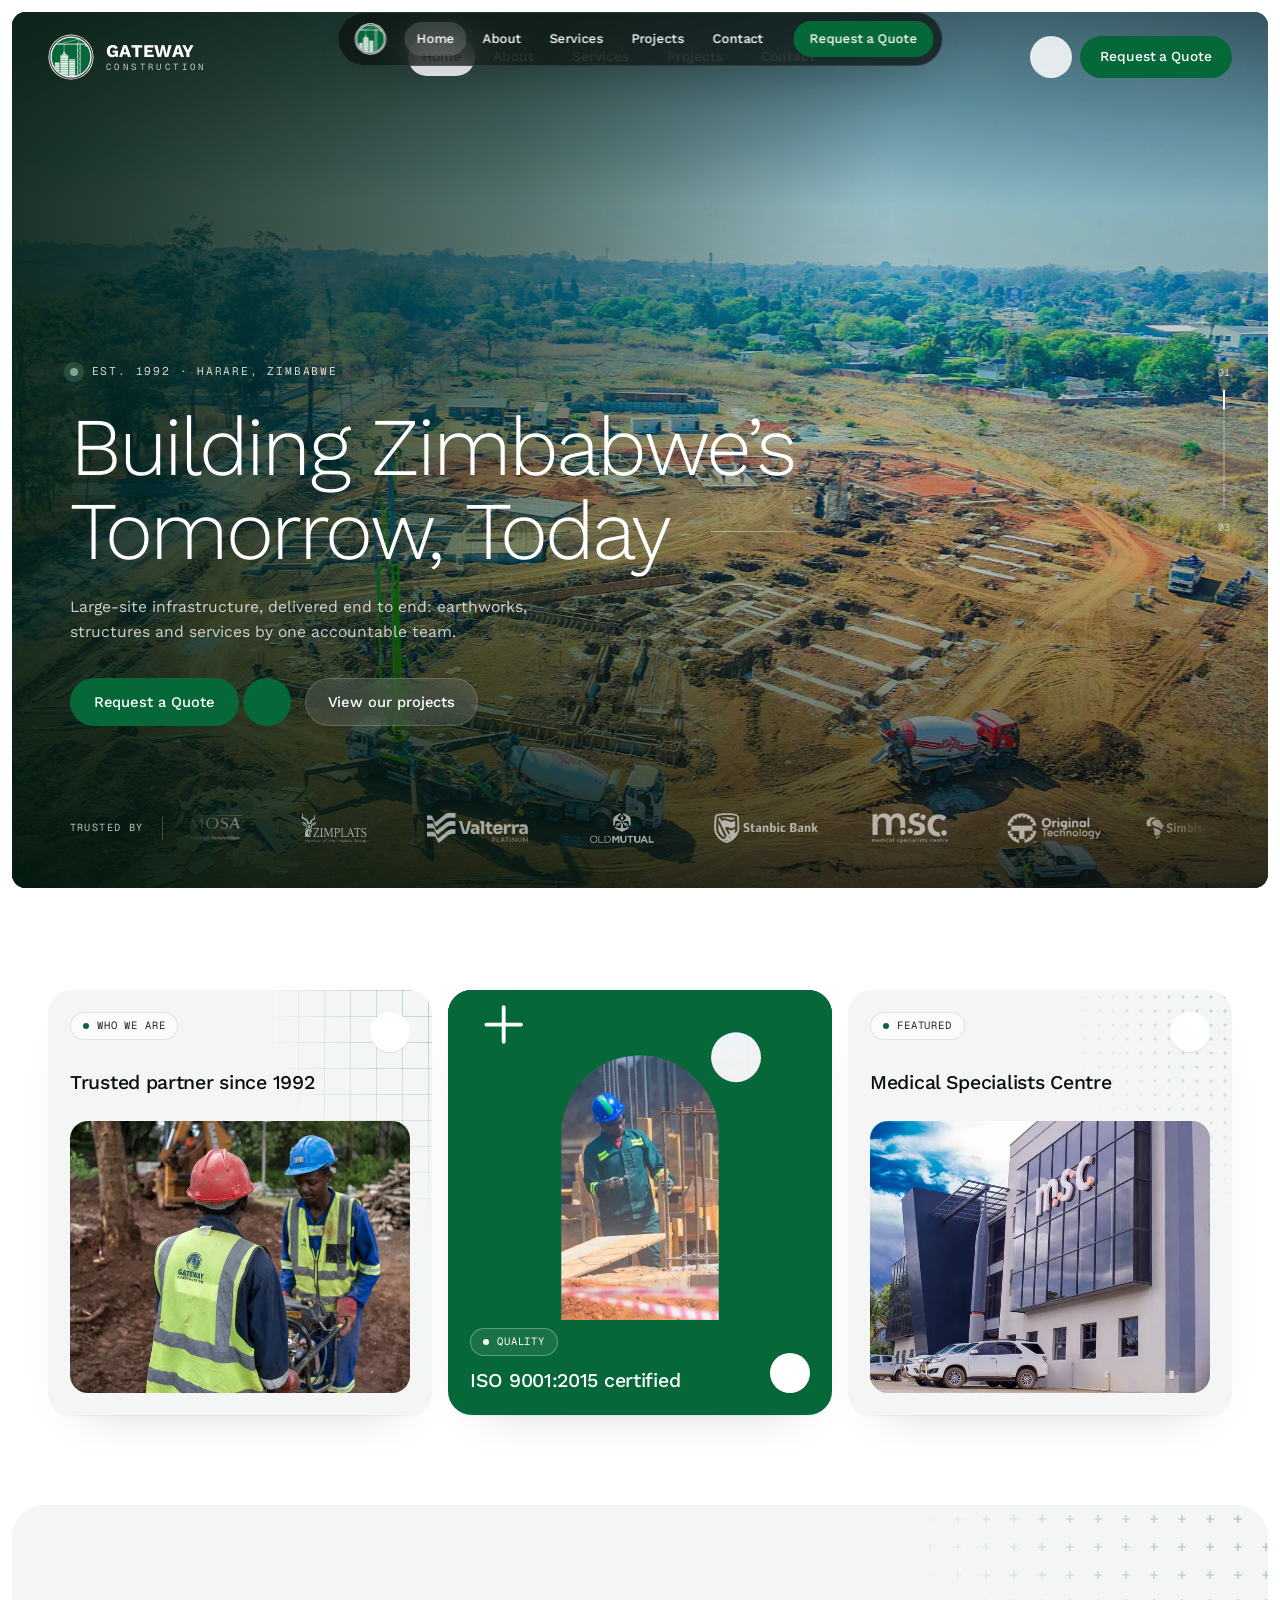
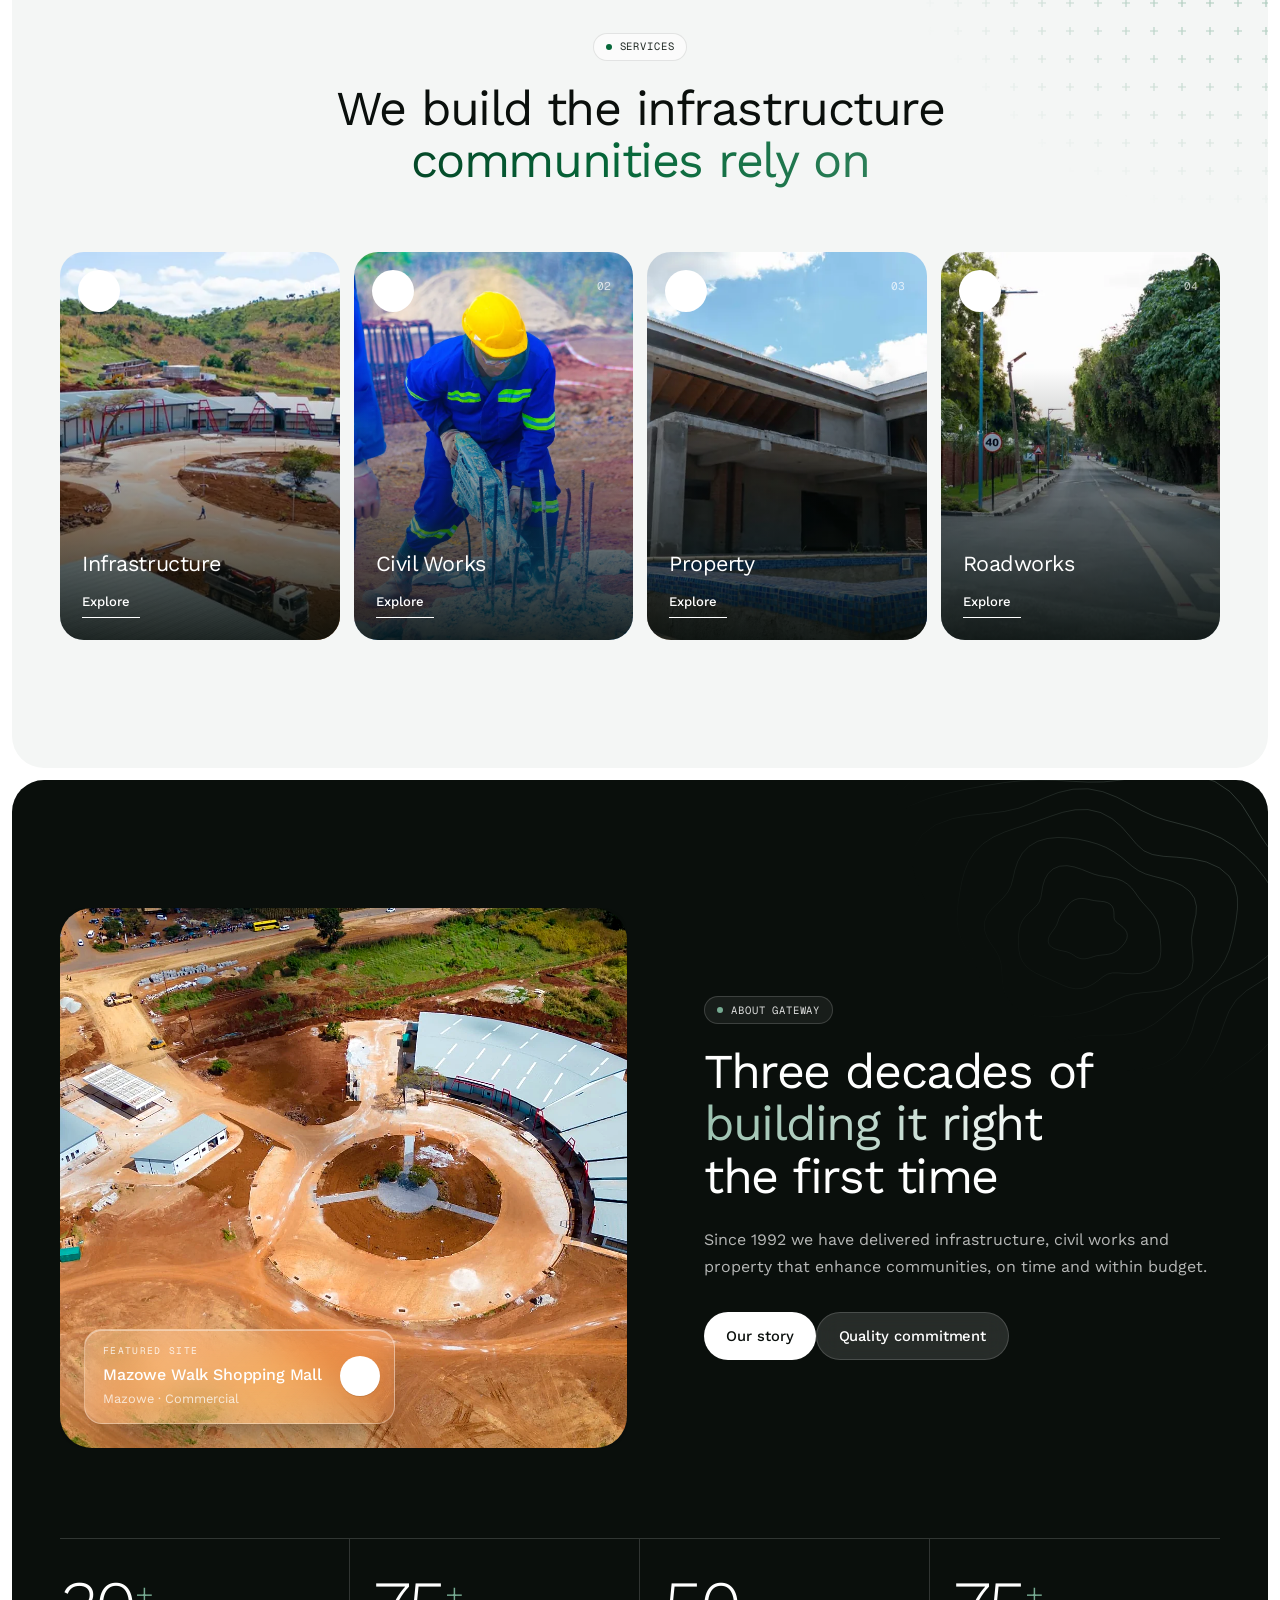
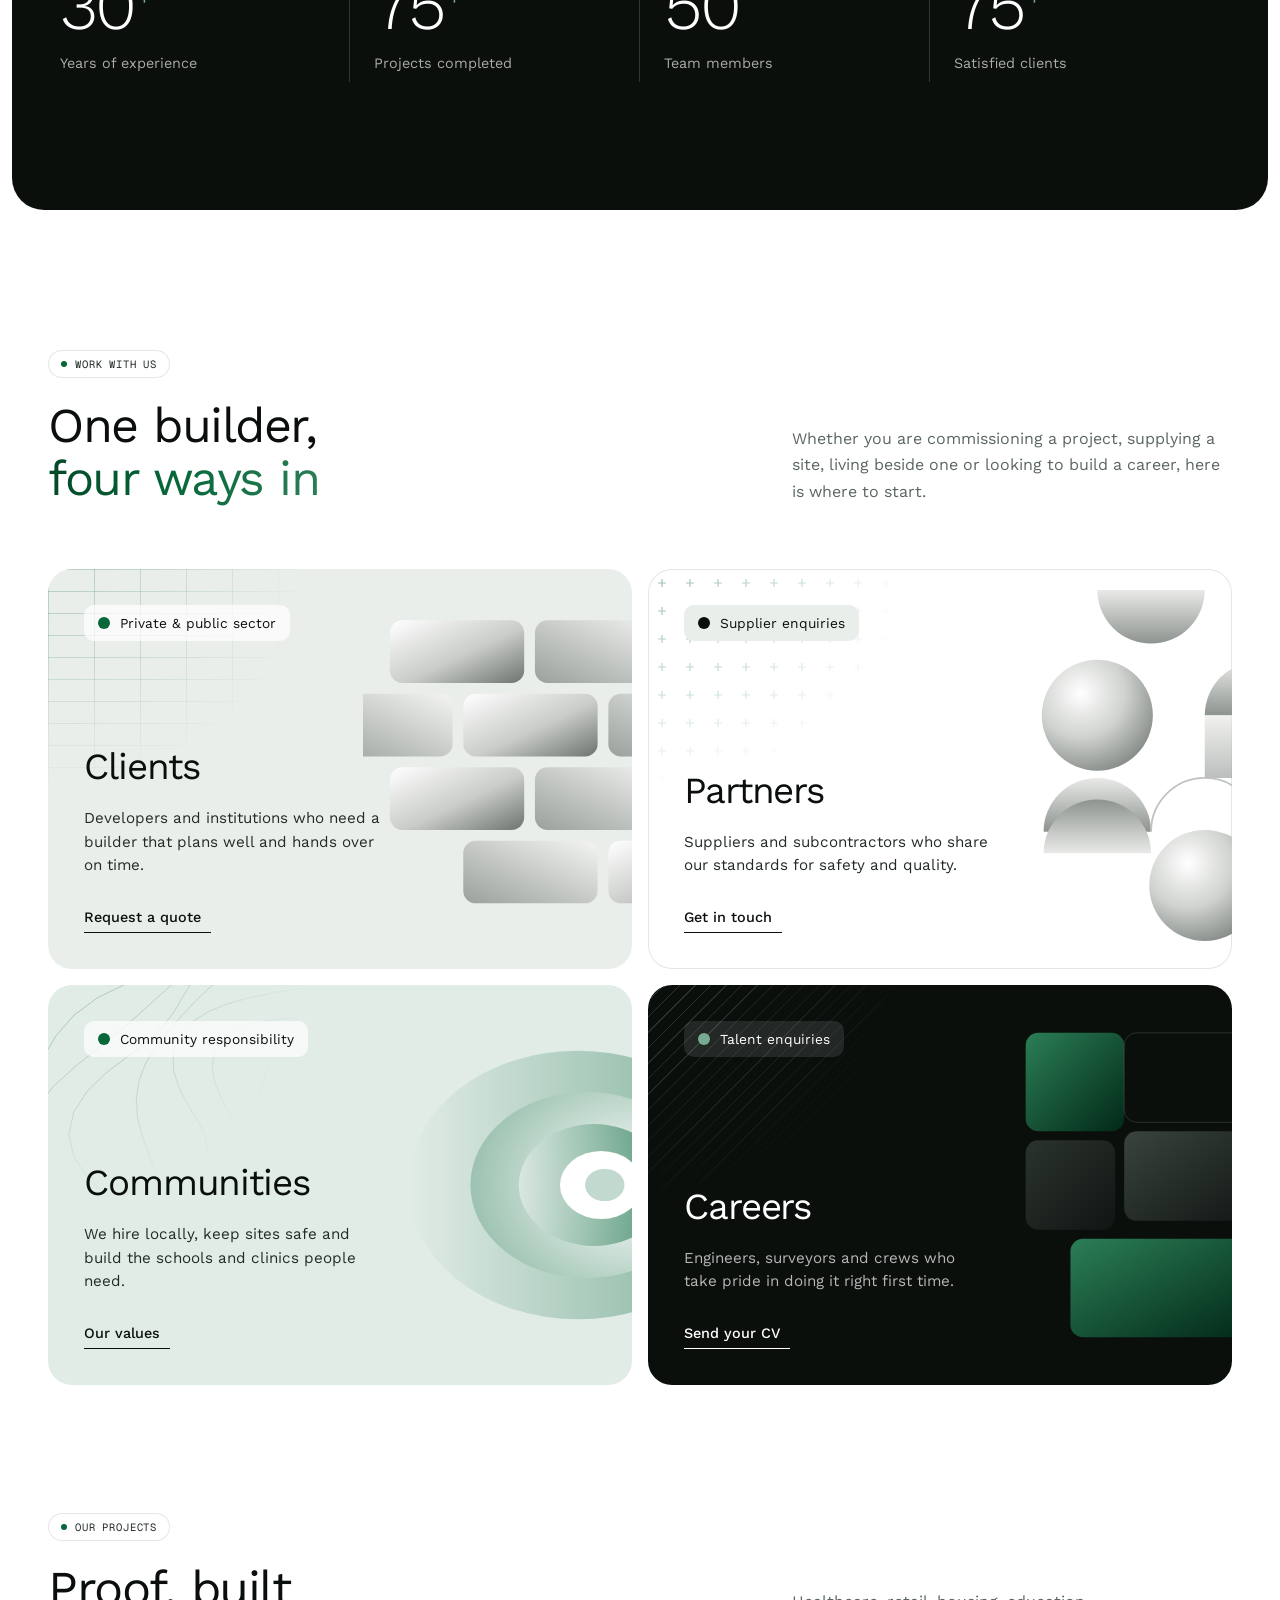
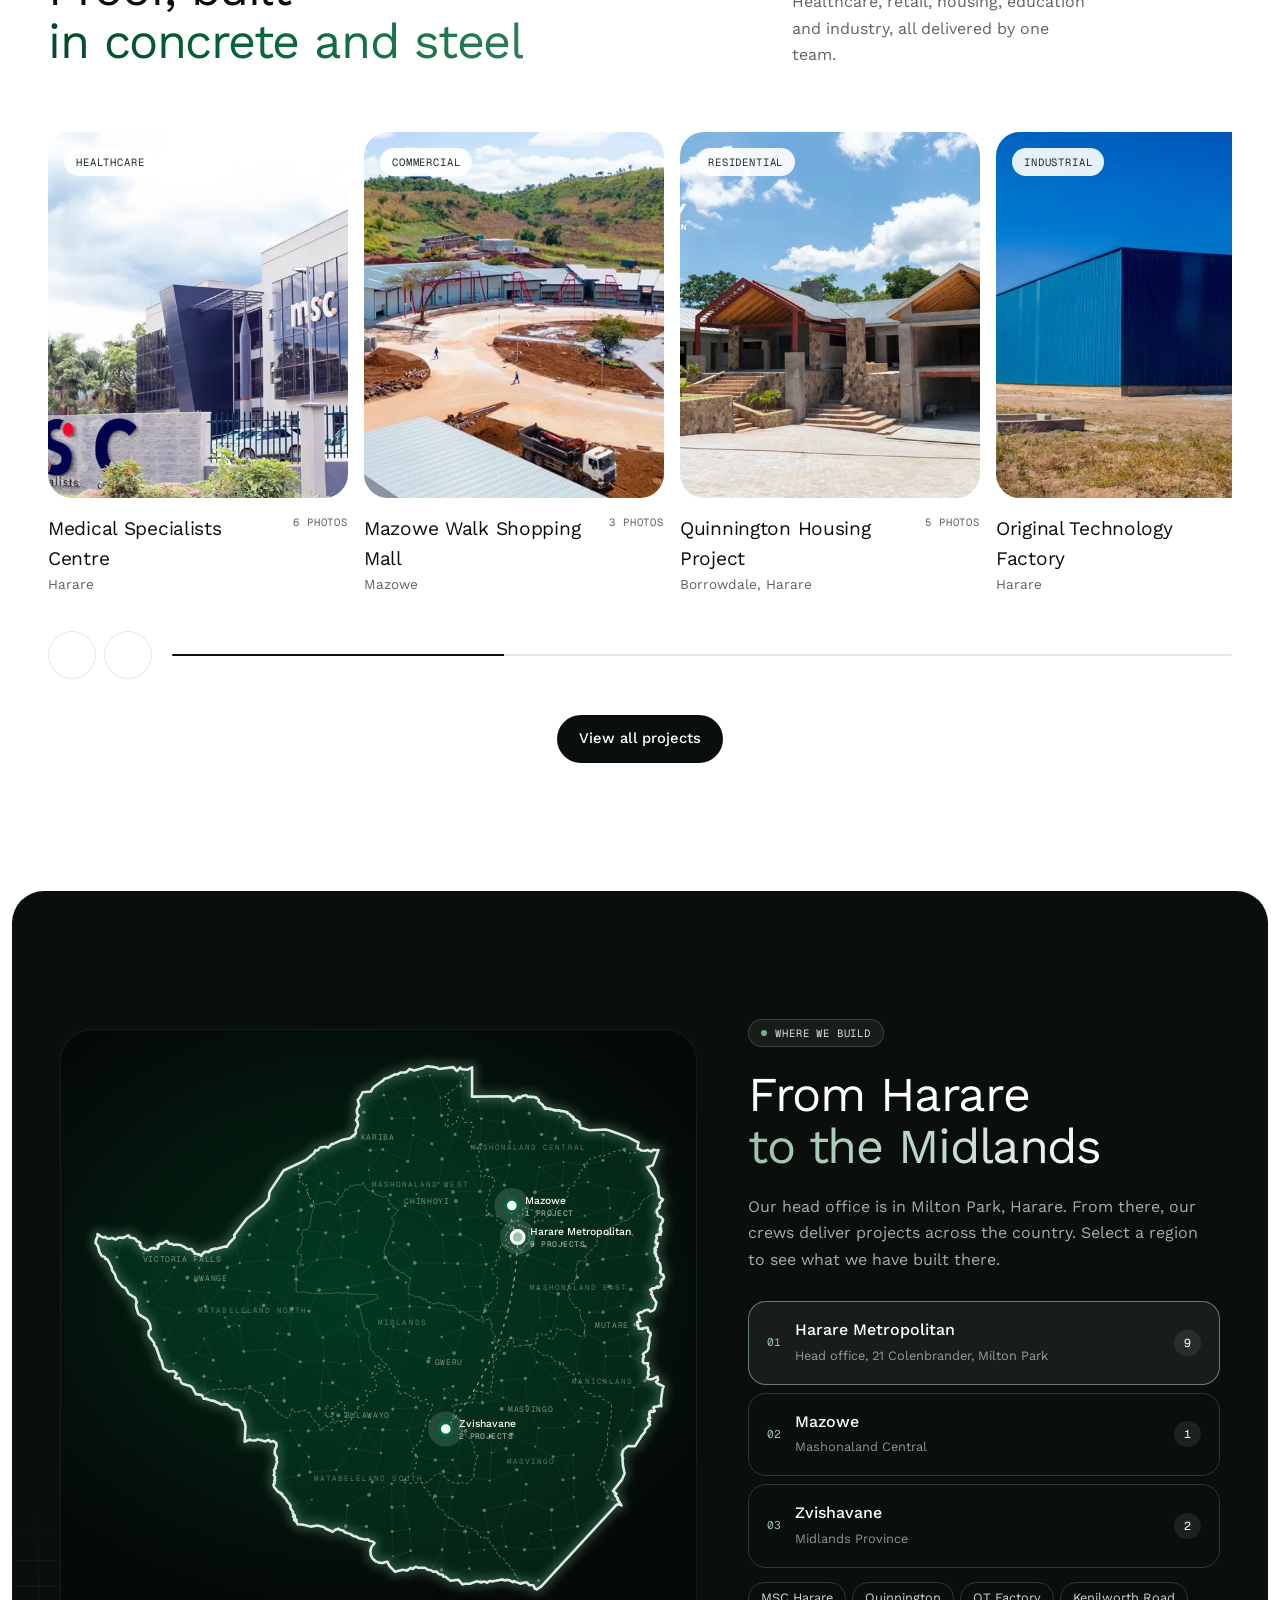
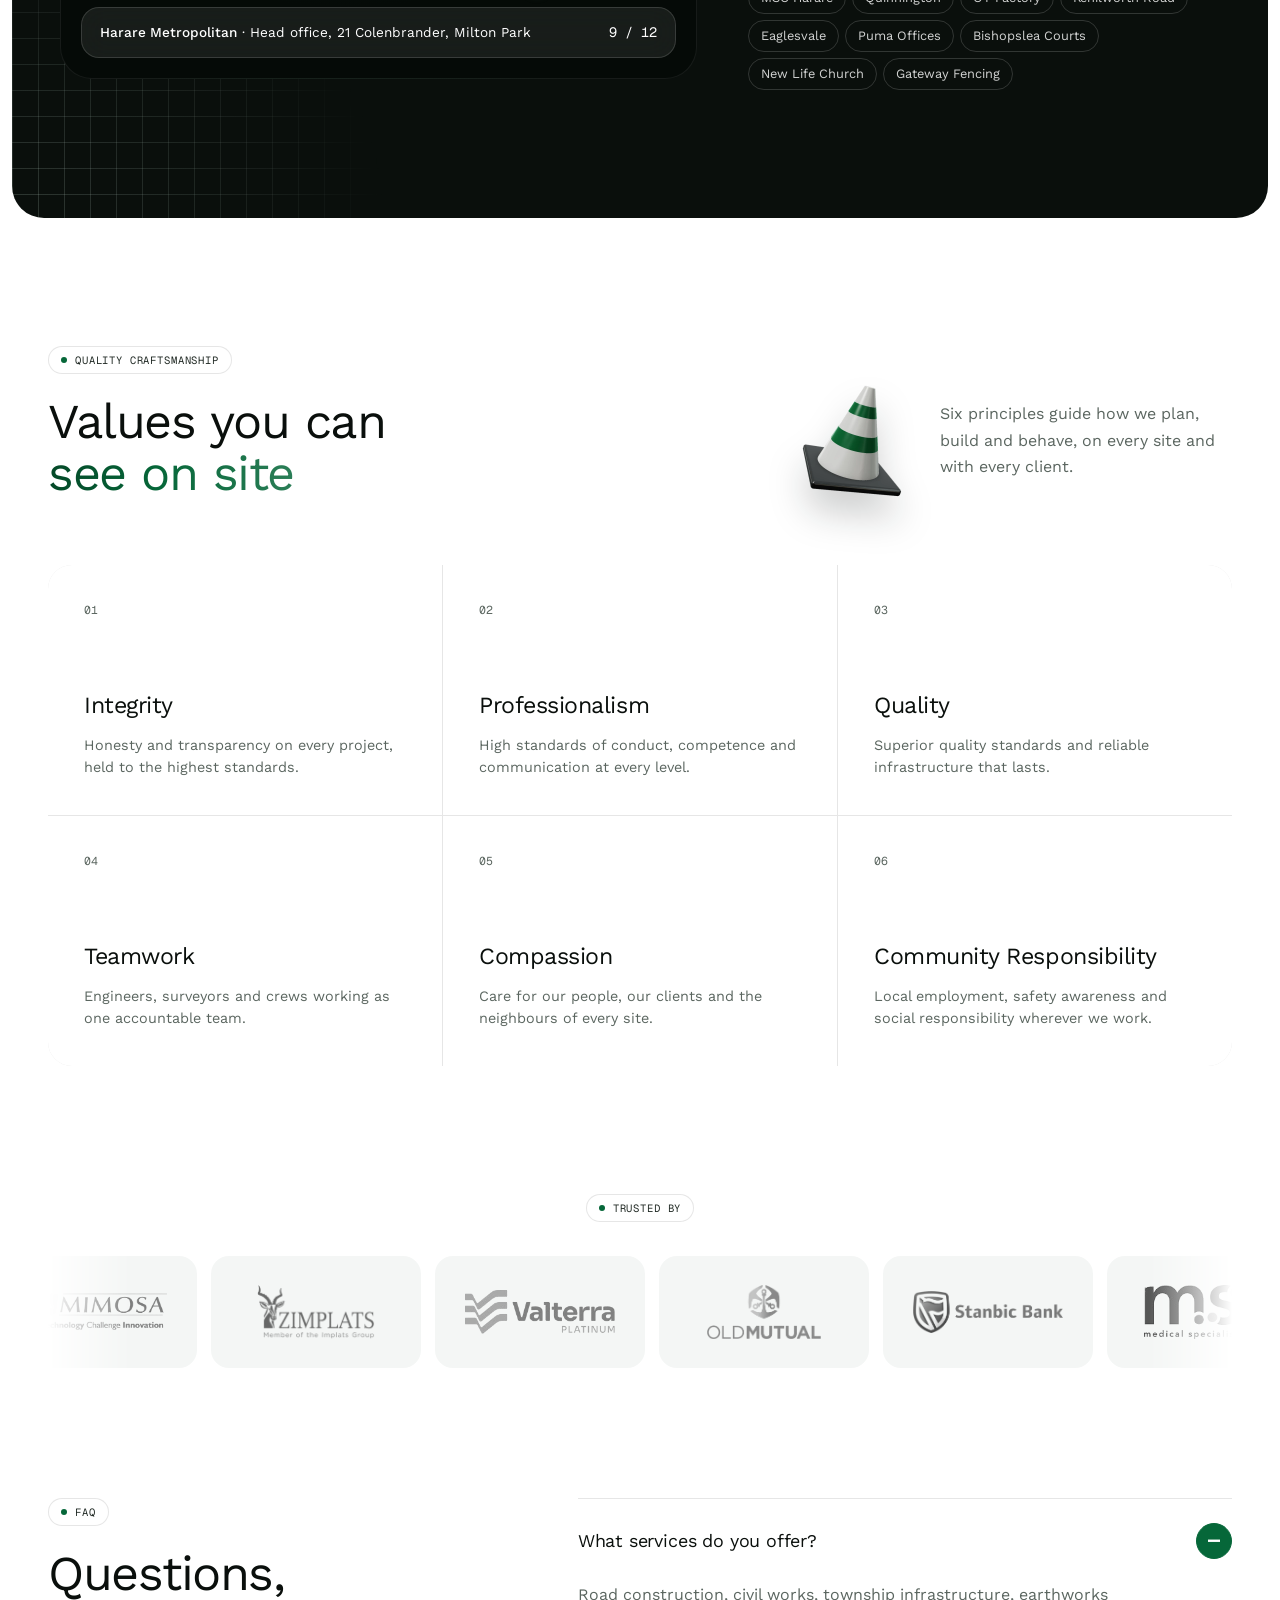
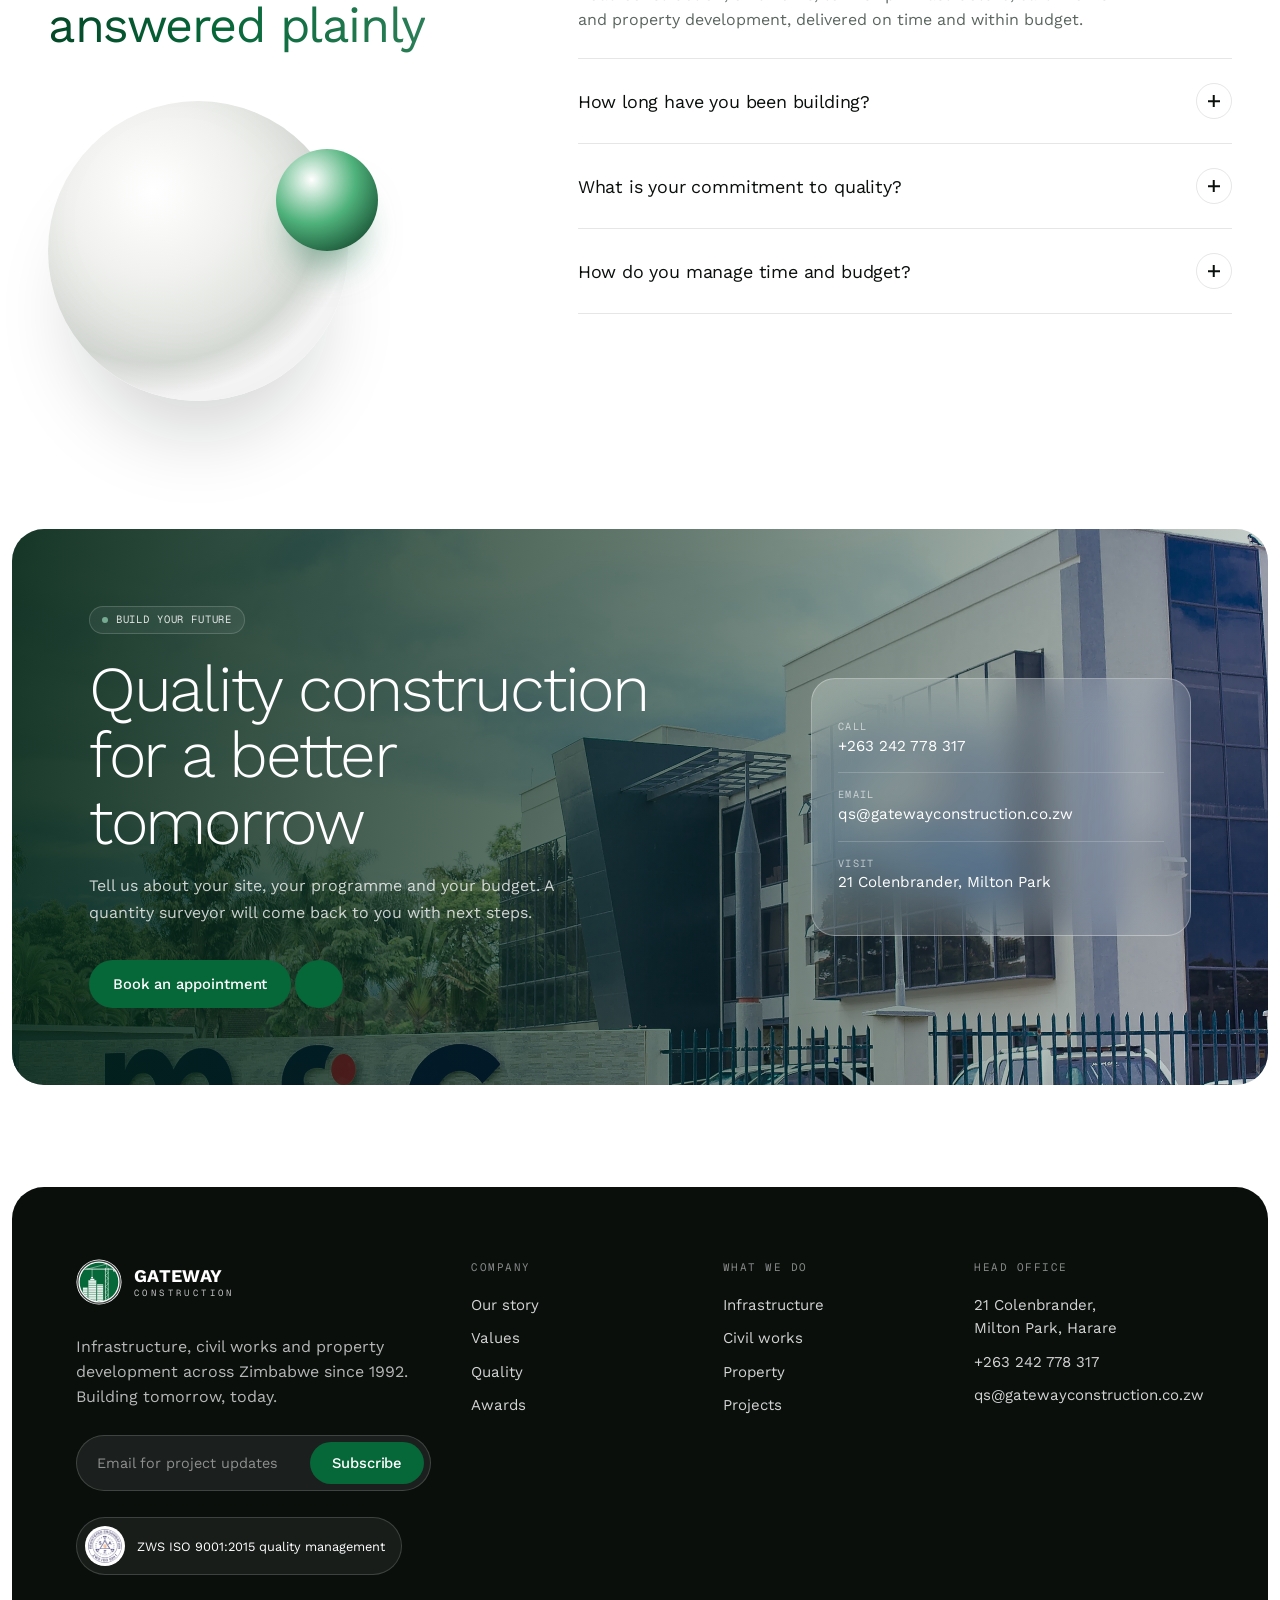
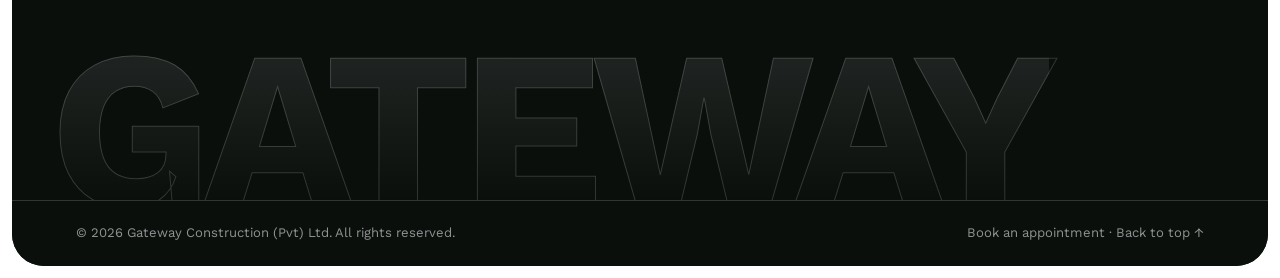
==== commit 06b4aa20: "Version CSS and JS links by content hash Render's edge caches static files for 5 minutes, so a deplo" ====
--- a/index.html
+++ b/index.html
@@ -14,7 +14,7 @@
 <link rel="preconnect" href="https://fonts.gstatic.com" crossorigin>
 <link href="https://fonts.googleapis.com/css2?family=Geist+Mono:wght@400;500&family=Work+Sans:wght@300;400;500;600;700&display=swap" rel="stylesheet">
 <link rel="stylesheet" href="https://cdn.jsdelivr.net/npm/@phosphor-icons/web@2.1.1/src/duotone/style.css">
-<link rel="stylesheet" href="assets/css/style.css">
+<link rel="stylesheet" href="assets/css/style.css?v=998b0941">
 </head>
 <body data-page="home" id="top">
 <a class="skip-link" href="#main">Skip to content</a>
@@ -449,9 +449,9 @@
 </div>
 <div class="cursor-dot" aria-hidden="true">Drag</div>
 
-<script src="assets/js/data.js"></script>
-<script src="assets/js/zim-geo.js"></script>
-<script src="assets/js/main.js"></script>
+<script src="assets/js/data.js?v=ccf55186"></script>
+<script src="assets/js/zim-geo.js?v=8aa5e702"></script>
+<script src="assets/js/main.js?v=a7aad390"></script>
 </body>
 </html>
 
--- a/assets/css/style.css
+++ b/assets/css/style.css
@@ -1184,3 +1184,41 @@
   .hero h1, .page-hero h1 { text-shadow: 0 2px 24px rgba(2,26,14,.45); }
   .hero-sub, .page-hero .lede { text-shadow: 0 1px 12px rgba(2,26,14,.6); }
 }
+
+/* map section: grid children may shrink (the nowrap chip row must never widen the column) */
+.map-wrap > * { min-width: 0; }
+.map-glass .mg-text { min-width: 0; }
+.map-glass .sep { font-style: normal; }
+.map-glass [data-map-count] { flex: none; }
+@media (max-width: 1024px) {
+  .map-wrap { grid-template-columns: minmax(0, 1fr); }
+}
+/* mobile map: its own design. The bar sits under the map, pins are larger,
+   and pin names move to the region list. SVG sizes are in viewBox units (about 0.45x on a phone). */
+@media (max-width: 640px) {
+  .map-card { aspect-ratio: auto; display: flex; flex-direction: column; border-radius: var(--radius-lg); }
+  .map-card [data-map] { height: auto !important; display: flex; flex-direction: column; }
+  .map-card svg { height: auto; margin-bottom: -40px; }
+  .map-card .outline { stroke-width: 5; }
+  .map-card .outline-glow { stroke-width: 18; }
+  .map-card .provinces path { stroke-width: 1.8; stroke-dasharray: 5 6; }
+  .map-card .prov-labels text { font-size: 17px; letter-spacing: .06em; fill: rgba(193,217,206,.5); }
+  .map-card .city text { font-size: 19px; letter-spacing: .02em; fill: rgba(255,255,255,.6); }
+  .map-card .city circle { r: 4.5; }
+  .map-card .mesh line { stroke-width: 1.1; }
+  .map-card .route { stroke-width: 3; stroke-dasharray: 7 9; }
+  .pin text { display: none; }
+  .pin .core { r: 13; stroke-width: 7; }
+  .pin .halo { r: 34; }
+  .pin.is-active .core { r: 16; }
+  .map-glass { position: relative; inset: auto; margin: 0 10px 10px; padding: 12px 14px; font-size: .8rem; }
+  .map-glass .mg-text { display: grid; gap: 2px; }
+  .map-glass .sep { display: none; }
+  .map-glass .mg-note { color: rgba(255,255,255,.62); font-size: .74rem; white-space: nowrap; overflow: hidden; text-overflow: ellipsis; }
+  .map-glass [data-map-count] { font-size: .72rem; padding: 4px 10px; border-radius: var(--pill); background: rgba(255,255,255,.1); }
+  .map-wrap { gap: 28px; }
+  .map-list button { grid-template-columns: auto minmax(0, 1fr) auto; gap: 12px; }
+  .map-list small { display: block; white-space: nowrap; overflow: hidden; text-overflow: ellipsis; }
+  .map-detail { margin-top: 12px; min-height: 0; }
+}
+@media (max-width: 640px) { .map-card .city--minor text { display: none; } }
